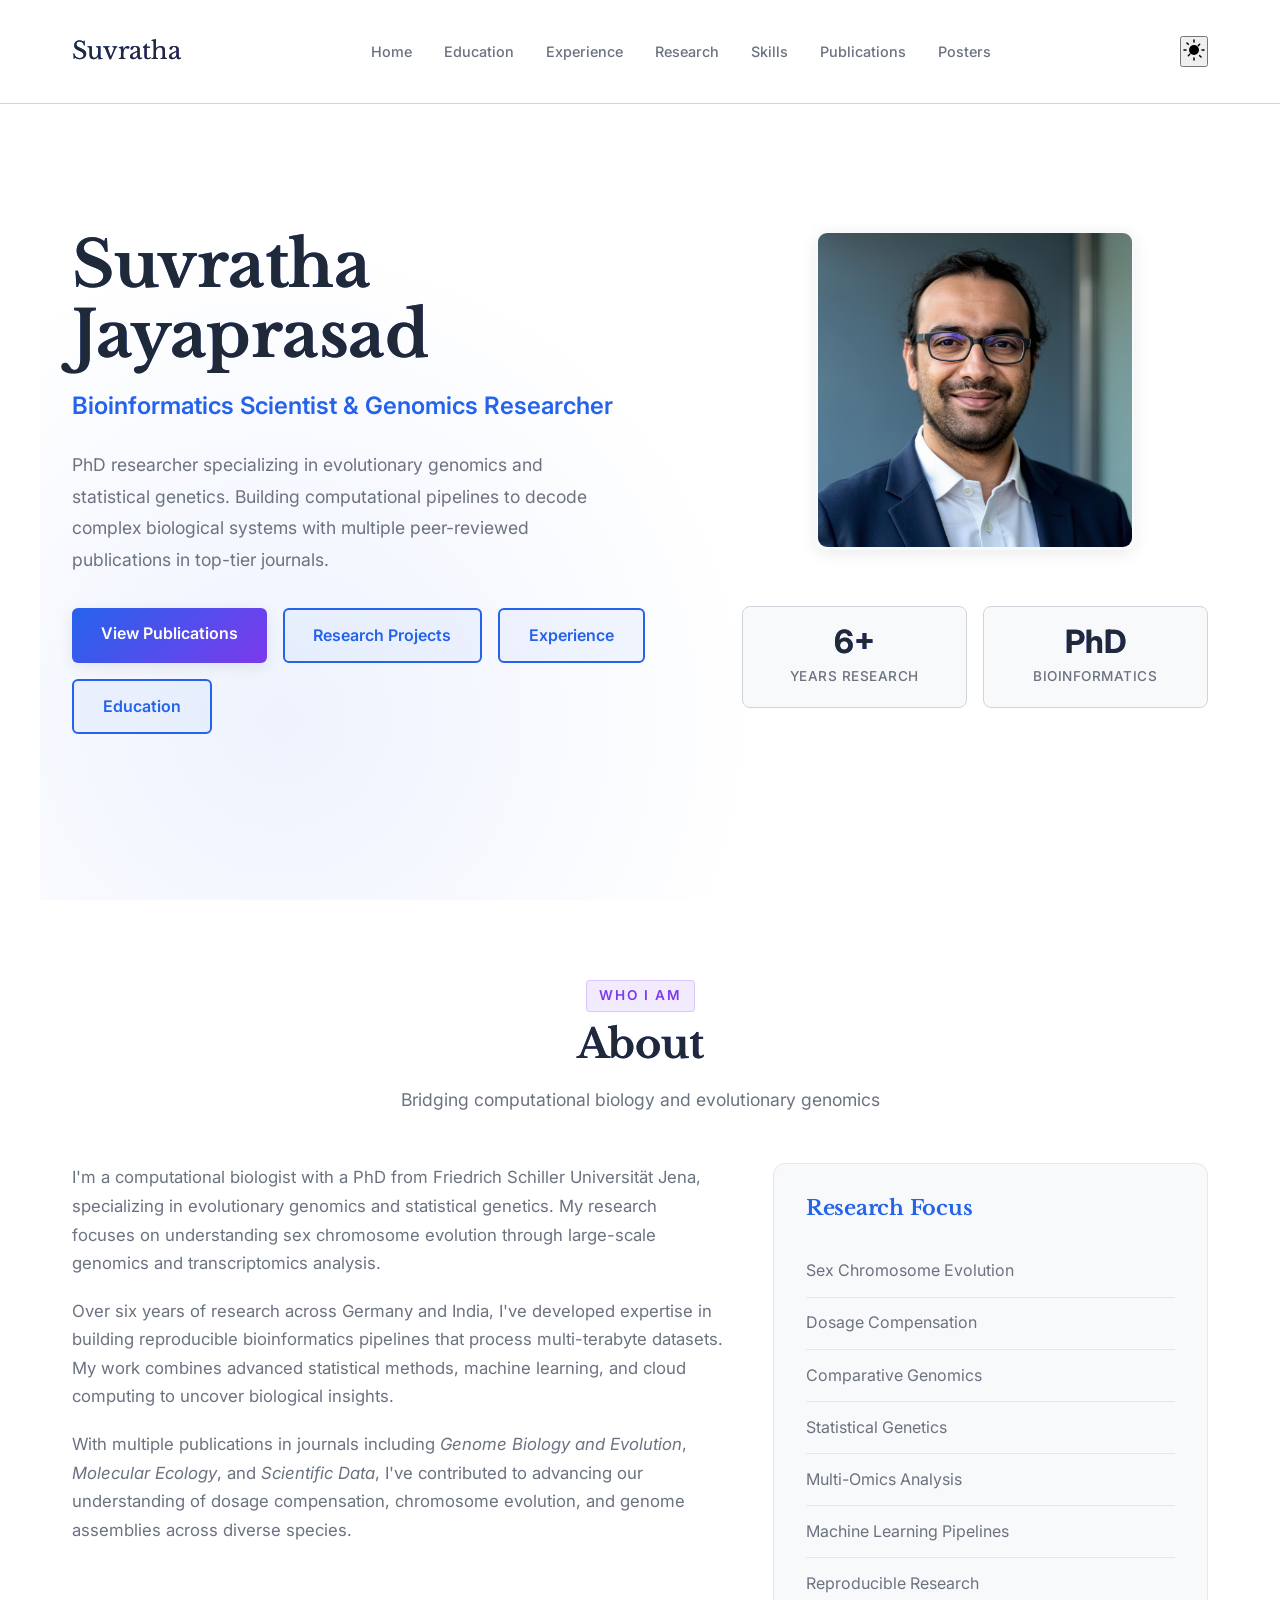
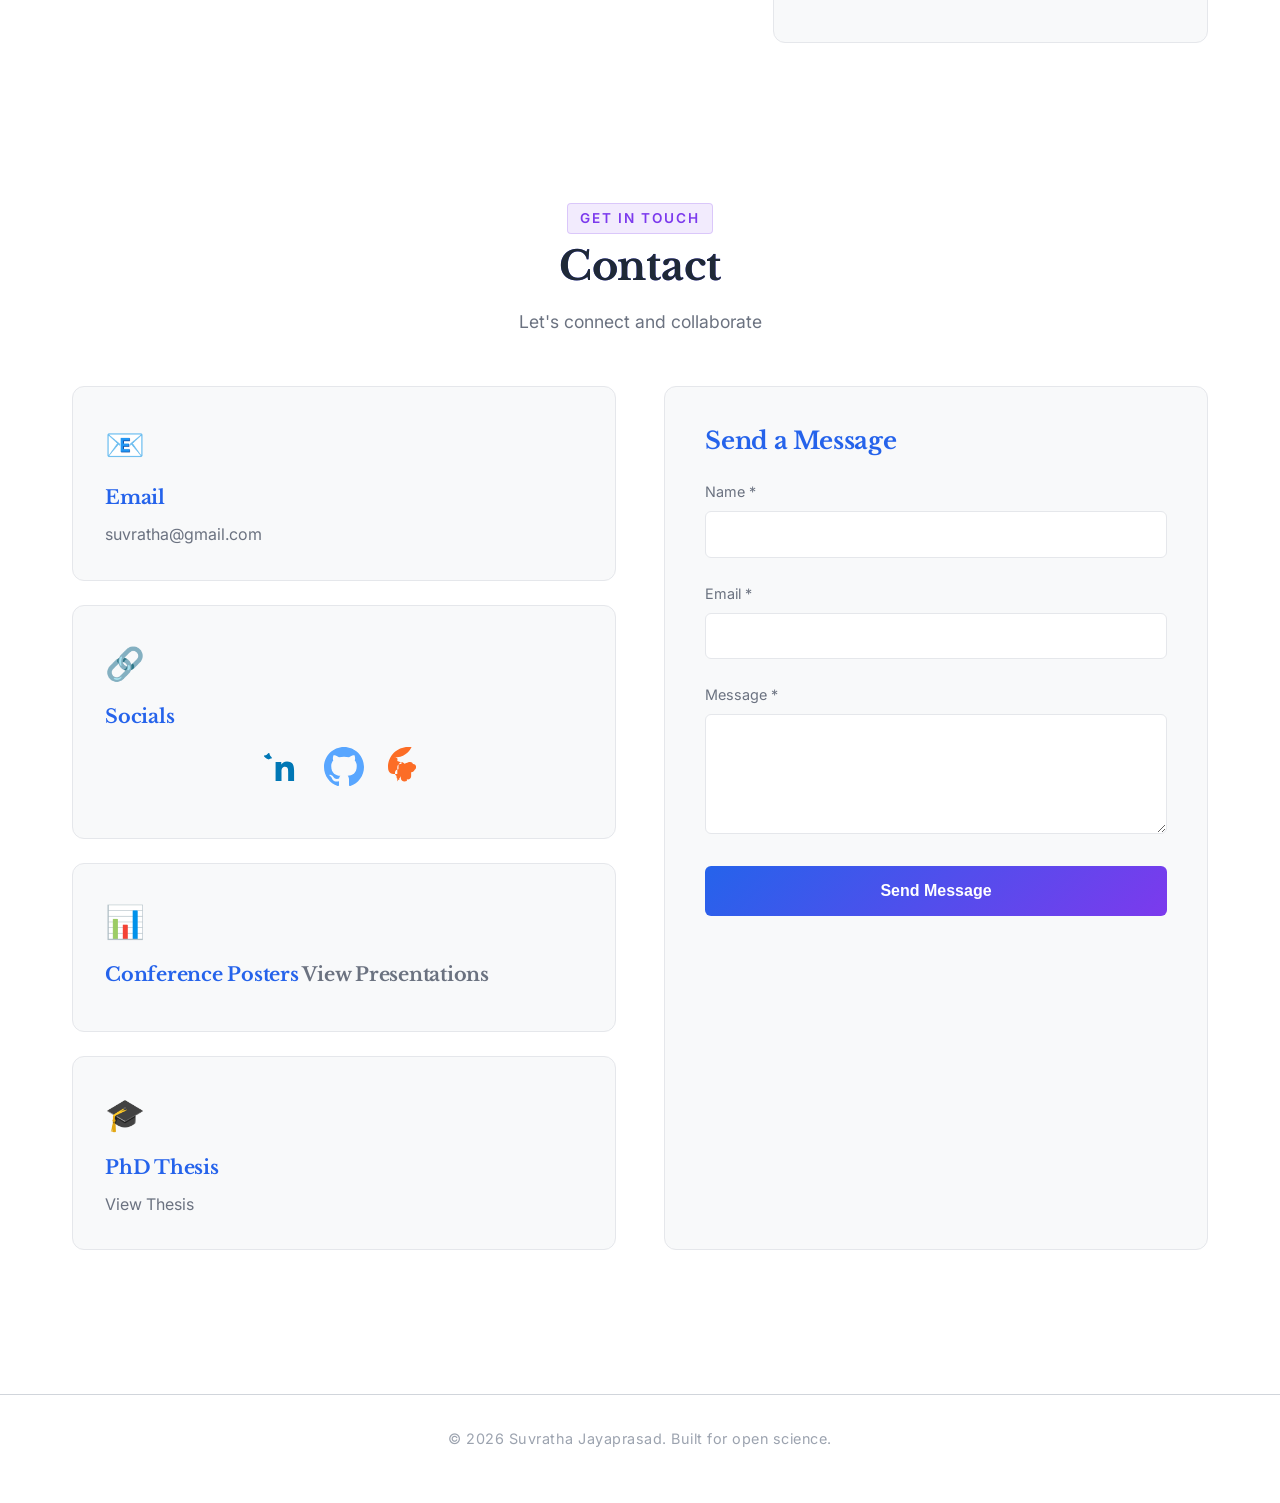
==== index.html @ 7b1fa88d "Bug fixes" ====
<!DOCTYPE html>
<html lang="en">
<head>
    <meta charset="UTF-8">
    <meta name="viewport" content="width=device-width, initial-scale=1.0">
    <title>Suvratha Jayaprasad - Bioinformatics Scientist</title>
    <link href="https://fonts.googleapis.com/css2?family=Inter:wght@300;400;600;700&family=Libre+Baskerville:wght@700&display=swap" rel="stylesheet">
    <link rel="stylesheet" href="styles.css">
    <style>
        * {
            margin: 0;
            padding: 0;
            box-sizing: border-box;
        }
        :root {
            --bg-dark: #0d1117;
            --bg-card: #161b22;
            --accent-blue: #58a6ff;
            --accent-purple: #bc8cff;
            --text-primary: #e6edf3;
            --text-secondary: #8b949e;
            --border: #30363d;
            --gradient: linear-gradient(135deg, #58a6ff 0%, #bc8cff 100%);
        }
        body {
            background: var(--bg-dark);
            color: var(--text-primary);
            font-family: 'Inter', sans-serif;
            line-height: 1.6;
        }
        /* Navigation */
        .navbar {
            position: fixed;
            top: 0;
            width: 100%;
            background: rgba(13, 17, 23, 0.8);
            backdrop-filter: blur(12px);
            border-bottom: 1px solid var(--border);
            z-index: 100;
        }
        .nav-container {
            max-width: 1200px;
            margin: 0 auto;
            padding: 1rem 2rem;
            display: flex;
            justify-content: space-between;
            align-items: center;
        }
        .brand {
            font-family: 'Libre Baskerville', serif;
            font-size: 1.5rem;
            background: var(--gradient);
            -webkit-background-clip: text;
            -webkit-text-fill-color: transparent;
            background-clip: text;
            text-decoration: none;
        }
        .nav-links {
            display: flex;
            gap: 2rem;
            list-style: none;
        }
        .nav-links a {
            color: var(--text-secondary);
            text-decoration: none;
            font-size: 0.9rem;
            transition: color 0.3s;
        }
        .nav-links a:hover {
            color: var(--accent-blue);
        }
        /* Hero Section */
        .hero {
            min-height: 100vh;
            display: flex;
            align-items: center;
            padding: 8rem 2rem 4rem;
            max-width: 1200px;
            margin: 0 auto;
        }
        .hero-grid {
            display: grid;
            grid-template-columns: 1.3fr 1fr;
            gap: 4rem;
            width: 100%;
        }
        .hero-content h1 {
            font-family: 'Libre Baskerville', serif;
            font-size: 4rem;
            line-height: 1.1;
            margin-bottom: 1rem;
            background: var(--gradient);
            -webkit-background-clip: text;
            -webkit-text-fill-color: transparent;
            background-clip: text;
        }
        .hero-subtitle {
            font-size: 1.5rem;
            color: var(--accent-blue);
            margin-bottom: 1.5rem;
        }
        .hero-bio {
            color: var(--text-secondary);
            font-size: 1.1rem;
            line-height: 1.8;
            margin-bottom: 2rem;
        }
        .hero-actions {
            display: flex;
            gap: 1rem;
            flex-wrap: wrap;
        }
        .btn {
            padding: 0.8rem 1.8rem;
            border-radius: 6px;
            text-decoration: none;
            font-weight: 600;
            transition: all 0.3s;
            display: inline-block;
        }
        .btn-primary {
            background: var(--gradient);
            color: white;
        }
        .btn-primary:hover {
            transform: translateY(-2px);
            box-shadow: 0 8px 24px rgba(88, 166, 255, 0.3);
        }
        .btn-outline {
            border: 2px solid var(--accent-blue);
            color: var(--accent-blue);
        }
        .btn-outline:hover {
            background: var(--accent-blue);
            color: white;
        }
        .hero-image-section {
            display: flex;
            flex-direction: column;
            gap: 1.5rem;
        }
        .profile-img {
            width: 100%;
            aspect-ratio: 1;
            border-radius: 12px;
            background: var(--gradient);
            object-fit: cover;
        }
        .stats-grid {
            display: grid;
            grid-template-columns: repeat(2, 1fr);
            gap: 1rem;
        }
        .stat-box {
            background: var(--bg-card);
            border: 1px solid var(--border);
            border-radius: 8px;
            padding: 1.2rem;
            text-align: center;
        }
        .stat-number {
            font-size: 2rem;
            font-weight: 700;
            background: var(--gradient);
            -webkit-background-clip: text;
            -webkit-text-fill-color: transparent;
            background-clip: text;
        }
        .stat-label {
            color: var(--text-secondary);
            font-size: 0.85rem;
            margin-top: 0.3rem;
        }
        /* Section */
        section {
            padding: 5rem 2rem;
            max-width: 1200px;
            margin: 0 auto;
        }
        .section-header {
            margin-bottom: 3rem;
        }
        .section-label {
            color: var(--accent-purple);
            font-size: 0.85rem;
            text-transform: uppercase;
            letter-spacing: 2px;
            font-weight: 600;
        }
        .section-title {
            font-family: 'Libre Baskerville', serif;
            font-size: 2.5rem;
            margin: 0.5rem 0 1rem;
        }
        .section-desc {
            color: var(--text-secondary);
            font-size: 1.1rem;
        }
        /* About */
        .about-content {
            display: grid;
            grid-template-columns: 1.5fr 1fr;
            gap: 3rem;
        }
        .about-text {
            color: var(--text-secondary);
            font-size: 1.05rem;
            line-height: 1.8;
        }
        .about-text p {
            margin-bottom: 1.2rem;
        }
        .expertise-box {
            background: var(--bg-card);
            border: 1px solid var(--border);
            border-radius: 12px;
            padding: 2rem;
        }
        .expertise-box h3 {
            font-size: 1.3rem;
            margin-bottom: 1.5rem;
            color: var(--accent-blue);
        }
        .expertise-item {
            padding: 0.8rem 0;
            border-bottom: 1px solid var(--border);
            color: var(--text-secondary);
        }
        .expertise-item:last-child {
            border-bottom: none;
        }
        /* Contact Form */
        .contact-content {
            display: grid;
            grid-template-columns: 1fr 1fr;
            gap: 3rem;
        }
        .contact-info {
            display: grid;
            gap: 1.5rem;
        }
        .contact-card {
            background: var(--bg-card);
            border: 1px solid var(--border);
            border-radius: 12px;
            padding: 2rem;
            transition: all 0.3s;
        }
        .contact-card:hover {
            border-color: var(--accent-blue);
            transform: translateY(-4px);
        }
        .contact-icon {
            font-size: 2rem;
            margin-bottom: 1rem;
        }
        .contact-card h3 {
            font-size: 1.2rem;
            margin-bottom: 0.8rem;
            color: var(--accent-blue);
        }
        .contact-card a {
            color: var(--text-secondary);
            text-decoration: none;
            transition: color 0.3s;
        }
        .contact-card a:hover {
            color: var(--accent-blue);
        }
        .contact-form {
            background: var(--bg-card);
            border: 1px solid var(--border);
            border-radius: 12px;
            padding: 2.5rem;
        }
        .contact-form h3 {
            font-size: 1.5rem;
            margin-bottom: 1.5rem;
            color: var(--accent-blue);
        }
        .form-group {
            margin-bottom: 1.5rem;
        }
        .form-group label {
            display: block;
            margin-bottom: 0.5rem;
            color: var(--text-secondary);
            font-size: 0.9rem;
        }
        .form-group input,
        .form-group textarea {
            width: 100%;
            padding: 0.8rem;
            background: var(--bg-dark);
            border: 1px solid var(--border);
            border-radius: 6px;
            color: var(--text-primary);
            font-family: 'Inter', sans-serif;
            font-size: 0.95rem;
            transition: border-color 0.3s;
        }
        .form-group input:focus,
        .form-group textarea:focus {
            outline: none;
            border-color: var(--accent-blue);
        }
        .form-group textarea {
            resize: vertical;
            min-height: 120px;
        }
        .form-submit {
            width: 100%;
            padding: 1rem;
            background: var(--gradient);
            color: white;
            border: none;
            border-radius: 6px;
            font-weight: 600;
            font-size: 1rem;
            cursor: pointer;
            transition: all 0.3s;
        }
        .form-submit:hover {
            transform: translateY(-2px);
            box-shadow: 0 8px 24px rgba(88, 166, 255, 0.3);
        }
        .form-message {
            margin-top: 1rem;
            padding: 1rem;
            border-radius: 6px;
            display: none;
        }
        .form-message.success {
            background: rgba(46, 160, 67, 0.1);
            border: 1px solid rgba(46, 160, 67, 0.3);
            color: #3fb950;
        }
        .form-message.error {
            background: rgba(248, 81, 73, 0.1);
            border: 1px solid rgba(248, 81, 73, 0.3);
            color: #f85149;
        }
        /* Footer */
        footer {
            text-align: center;
            padding: 2rem;
            border-top: 1px solid var(--border);
            color: var(--text-secondary);
        }
        /* Mobile Menu */
        .menu-btn {
            display: none;
            background: none;
            border: none;
            color: var(--text-primary);
            font-size: 1.5rem;
            cursor: pointer;
        }
        /* Responsive */
        @media (max-width: 968px) {
            .hero-grid {
                grid-template-columns: 1fr;
            }
            .hero-content h1 {
                font-size: 3rem;
            }
            .about-content,
            .contact-content {
                grid-template-columns: 1fr;
            }
            .nav-links {
                display: none;
            }
            .menu-btn {
                display: block;
            }
            .nav-links.active {
                display: flex;
                flex-direction: column;
                position: absolute;
                top: 100%;
                left: 0;
                right: 0;
                background: var(--bg-dark);
                border-top: 1px solid var(--border);
                padding: 1rem 2rem;
            }
        }
        @media (max-width: 640px) {
            .hero-content h1 {
                font-size: 2.2rem;
            }
            .section-title {
                font-size: 2rem;
            }
            .hero-actions {
                flex-direction: column;
            }
        }
    </style>
</head>
<body>
    <nav class="navbar">
        <div class="nav-container">
            <a href="index.html" class="brand">Suvratha</a>
            <button class="menu-btn" onclick="toggleMenu()">☰</button>
            <ul class="nav-links" id="navMenu">
                <li><a href="index.html">Home</a></li>
                <li><a href="education.html">Education</a></li>
                <li><a href="experience.html">Experience</a></li>
                <li><a href="research.html">Research</a></li>
                <li><a href="skills.html">Skills</a></li>
                <li><a href="publications.html">Publications</a></li>
                <li><a href="posters.html">Posters</a></li>
            </ul>
    <button class="theme-toggle" aria-label="Toggle dark/light mode" title="Toggle dark/light mode">
      <svg class="theme-icon" width="24" height="24" viewBox="0 0 24 24" fill="none" xmlns="http://www.w3.org/2000/svg">
        <circle cx="12" cy="12" r="5" fill="currentColor"/>
        <path d="M12 2v2M12 20v2M4.93 4.93l1.41 1.41M17.66 17.66l1.41 1.41M2 12h2M20 12h2M6.34 17.66l1.41-1.41M17.66 6.34l-1.41 1.41" stroke="currentColor" stroke-width="1.5" stroke-linecap="round"/>
      </svg>
    </button>
            </ul>
        </div>
    </nav>
    <section id="home" class="hero">
        <div class="hero-grid">
            <div class="hero-content">
                <h1>Suvratha Jayaprasad</h1>
                <div class="hero-subtitle">Bioinformatics Scientist & Genomics Researcher</div>
                <p class="hero-bio">
                    PhD researcher specializing in evolutionary genomics and statistical genetics. 
                    Building computational pipelines to decode complex biological systems with multiple 
                    peer-reviewed publications in top-tier journals.
                </p>
                <div class="hero-actions">
                    <a href="publications.html" class="btn btn-primary">View Publications</a>
                    <a href="research.html" class="btn btn-outline">Research Projects</a>
                    <a href="experience.html" class="btn btn-outline">Experience</a>
                    <a href="education.html" class="btn btn-outline">Education</a>
                </div>
            </div>
            <div class="hero-image-section">
                <img src="009-cd0ff3794e-MjA-9af81.jpeg" alt="Suvratha Jayaprasad" class="profile-img">
                <div class="stats-grid">
                    <div class="stat-box">
                        <div class="stat-number">6+</div>
                        <div class="stat-label">Years Research</div>
                    </div>
                    <div class="stat-box">
                        <div class="stat-number">PhD</div>
                        <div class="stat-label">Bioinformatics</div>
                    </div>
                </div>
            </div>
        </div>
    </section>
    <section id="about">
        <div class="section-header">
            <div class="section-label">WHO I AM</div>
            <h2 class="section-title">About</h2>
            <p class="section-desc">Bridging computational biology and evolutionary genomics</p>
        </div>
        <div class="about-content">
            <div class="about-text">
                <p>
                    I'm a computational biologist with a PhD from Friedrich Schiller Universität Jena, 
                    specializing in evolutionary genomics and statistical genetics. My research focuses 
                    on understanding sex chromosome evolution through large-scale genomics and 
                    transcriptomics analysis.
                </p>
                <p>
                    Over six years of research across Germany and India, I've developed expertise in 
                    building reproducible bioinformatics pipelines that process multi-terabyte datasets. 
                    My work combines advanced statistical methods, machine learning, and cloud computing 
                    to uncover biological insights.
                </p>
                <p>
                    With multiple publications in journals including <em>Genome Biology and Evolution</em>, 
                    <em>Molecular Ecology</em>, and <em>Scientific Data</em>, I've contributed to 
                    advancing our understanding of dosage compensation, chromosome evolution, and 
                    genome assemblies across diverse species.
                </p>
            </div>
            <div class="expertise-box">
                <h3>Research Focus</h3>
                <div class="expertise-item">Sex Chromosome Evolution</div>
                <div class="expertise-item">Dosage Compensation</div>
                <div class="expertise-item">Comparative Genomics</div>
                <div class="expertise-item">Statistical Genetics</div>
                <div class="expertise-item">Multi-Omics Analysis</div>
                <div class="expertise-item">Machine Learning Pipelines</div>
                <div class="expertise-item">Reproducible Research</div>
            </div>
        </div>
    </section>
    <section id="contact">
        <div class="section-header">
            <div class="section-label">GET IN TOUCH</div>
            <h2 class="section-title">Contact</h2>
            <p class="section-desc">Let's connect and collaborate</p>
        </div>
        <div class="contact-content">
            <div class="contact-info">
                <div class="contact-card">
                    <div class="contact-icon">📧</div>
                    <h3>Email</h3>
                    <a href="mailto:suvratha@gmail.com">suvratha@gmail.com</a>
                </div>
                <div class="contact-card">
                    <div class="contact-icon">🔗</div>
                    <h3>Socials</h3>
                    <div style="display: flex; gap: 1.5rem; justify-content: center; align-items: center; margin-top: 0.5rem;">
                        <a href="https://linkedin.com/in/suvratha" target="_blank" style="font-size: 2.5rem; transition: transform 0.3s;" onmouseover="this.style.transform='scale(1.2)'" onmouseout="this.style.transform='scale(1)'">
                            <svg width="40" height="40" viewBox="0 0 24 24" fill="#0077b5" xmlns="http://www.w3.org/2000/svg">
                                <path d="M20.447 20.452h-3.554v-5.569c0-1.328-.027-3.037-1.852-3.037-1.853 0-2.136 1.445-2.136 2.939v5.667H9.351V9h3.414v1.561h.046c.477-.9 1.637-1.85 3.37-1.85 3.601 0 4.267 2.37 4.267 5.455v6.286zM5.337 7.433c-1.144 0-2.063-.926-2.063-.926-2.063-2.065 0-1.138.92-2.063 2.063-2.063 1.14 0 2.064.925 2.064 2.063 0 1.139-.925 2.065-2.064 2.065zm1.782 13.019H3.555V9h3.564v11.452zM22.225 0H1.771C.792 0 0 .774 0 1.729v20.542C0 23.227.792 24 1.771 24h20.451C23.2 24 24 23.227 24 22.271V1.729C24 .774 23.2 0 22.222 0h.003z"/>
                            </svg>
                        </a>
                        <a href="https://github.com/suvrathaprasad" target="_blank" style="font-size: 2.5rem; transition: transform 0.3s;" onmouseover="this.style.transform='scale(1.2)'" onmouseout="this.style.transform='scale(1)'">
                            <svg width="40" height="40" viewBox="0 0 24 24" fill="#58a6ff" xmlns="http://www.w3.org/2000/svg">
                                <path d="M12 0c-6.626 0-12 5.373-12 12 0 5.302 3.438 9.8 8.207 11.387.599.111.793-.261.793-.577v-2.234c-3.338.726-4.033-1.416-4.033-1.416-.546-1.387-1.333-1.756-1.333-1.756-1.089-.745.083-.729.083-.729 1.205.084 1.839 1.237 1.839 1.237 1.07 1.834 2.807 1.304 3.492.997.107-.775.418-1.305.762-1.604-2.665-.305-5.467-1.334-5.467-5.931 0-1.311.469-2.381 1.236-3.221-.124-.303-.535-1.524.117-3.176 0 0 1.008-.322 3.301 1.23.957-.266 1.983-.399 3.003-.404 1.02.005 2.047.138 3.006.404 2.291-1.552 3.297-1.23 3.297-1.23.653 1.653.242 2.874.118 3.176.77.84 1.235 1.911 1.235 3.221 0 4.609-2.807 5.624-5.479 5.921.43.372.823 1.102.823 2.222v3.293c0 .319.192.694.801.576 4.765-1.589 8.199-6.086 8.199-11.386 0-6.627-5.373-12-12-12z"/>
                            </svg>
                        </a>
                        <a href="https://gitlab.com/suvi.j" target="_blank" style="font-size: 2.5rem; transition: transform 0.3s;" onmouseover="this.style.transform='scale(1.2)'" onmouseout="this.style.transform='scale(1)'">
                            <svg width="40" height="40" viewBox="0 0 24 24" fill="#fc6d26" xmlns="http://www.w3.org/2000/svg">
                                <path d="M12 0C5.373 0 0 5.373 0 12c0 4.267 2.37 4.267 5.455 4.267.919 0 1.738-.334 2.366-.89l-.087 2.006c-.45.19-.935.293-1.443.293-1.18 0-2.136-.956-2.136-2.136 0-1.18.956-2.136 2.136-2.136v-2.283c0-1.091.886-1.977 1.977-1.977.712 0 1.31.389 1.574.969l2.053-.86c.372-.156.875-.248 1.406-.248.982 0 1.782.8 1.782 1.782 0 .982-.8 1.782-1.782 1.782V12c0-.982.8-1.782 1.782-1.782s1.782.8 1.782 1.782c0 1.18-.956 2.136-2.136 2.136-.919 0-1.738-.334-2.366-.89l.087-2.006c.45-.19.935-.293 1.443-.293 1.18 0 2.136.956 2.136 2.136 0 1.18-.956 2.136-2.136 2.136v2.283c0 1.091-.886 1.977-1.977 1.977-.712 0-1.31-.389-1.574-.969l-2.053.86c-.372.156-.875.248-1.406.248-.982 0-1.782-.8-1.782-1.782 0-.982.8-1.782 1.782 1.782h.003c1.18 0 2.136-.956 2.136-2.136.919 0 1.738.334 2.366.89l-.087 2.006c-.45.19-.935.293-1.443.293-1.18 0-2.136-.956-2.136-2.136 0-1.18.956-2.136-2.136 2.136V12c0-.982.8-1.782 1.782-1.782s1.782-.8-1.782-1.782c0-1.18.956-2.136-2.136-2.136 9.545 0 12-7.735 12-12 0-6.265-4.735-12-12-12z"/>
                            </svg>
                        </a>
                    </div>
                </div>
                <div class="contact-card">
                    <div class="contact-icon">📊</div>
                    <h3>Conference Posters</h>
                    <a href="posters.html">View Presentations</a>
                </div>
                <div class="contact-card">
                    <div class="contact-icon">🎓</div>
                    <h3>PhD Thesis</h3>
                    <a href="https://www.db-thueringen.de/receive/dbt_mods_00067648" target="_blank">View Thesis</a>
                </div>
            </div>
            <div class="contact-form">
                <h3>Send a Message</h3>
                <form id="contactForm">
                    <div class="form-group">
                        <label for="name">Name *</label>
                        <input type="text" id="name" name="name" required>
                    </div>
                    <div class="form-group">
                        <label for="email">Email *</label>
                        <input type="email" id="email" name="email" required>
                    </div>
                    <div class="form-group">
                        <label for="message">Message *</label>
                        <textarea id="message" name="message" required></textarea>
                    </div>
                    <button type="submit" class="form-submit">Send Message</button>
                    <div id="formMessage" class="form-message"></div>
                </form>
            </div>
        </div>
    </section>
    <footer>
        <p>&copy; 2026 Suvratha Jayaprasad. Built for open science.</p>
    </footer>

    <script>
        function toggleMenu() {
            document.getElementById('navMenu').classList.toggle('active');
        }

        document.querySelectorAll('.nav-links a').forEach(link => {
            link.addEventListener('click', () => {
                document.getElementById('navMenu').classList.remove('active');
            });
        });

        document.getElementById('contactForm').addEventListener('submit', async function(e) {
            e.preventDefault();

            const formMessage = document.getElementById('formMessage');
            const submitBtn = e.target.querySelector('.form-submit');

            submitBtn.disabled = true;
            submitBtn.textContent = 'Sending...';

            const formData = {
                name: document.getElementById('name').value,
                email: document.getElementById('email').value,
                message: document.getElementById('message').value
            };

            try {
                const response = await fetch('https://formspree.io/f/xzdabvzz', {
                    method: 'POST',
                    headers: {
                        'Content-Type': 'application/json'
                    },
                    body: JSON.stringify(formData)
                });

                if (response.ok) {
                    formMessage.textContent = 'Message sent successfully! I\'ll get back to you soon.';
                    formMessage.className = 'form-message success';
                    formMessage.style.display = 'block';
                    e.target.reset();
                } else {
                    throw new Error('Failed to send message');
                }
            } catch (error) {
                formMessage.textContent = 'Failed to send message. Please email me directly at suvratha@gmail.com';
                formMessage.className = 'form-message error';
                formMessage.style.display = 'block';
            } finally {
                submitBtn.disabled = false;
                submitBtn.textContent = 'Send Message';
            }
        });

        // Theme toggle functionality
        const themeToggle = document.querySelector('.theme-toggle');
        const htmlElement = document.documentElement;
        const preferredTheme = localStorage.getItem('theme') ||
                             (window.matchMedia('(prefers-color-scheme: dark)').matches ? 'dark' : 'light');

        // Set initial theme
        if (preferredTheme === 'dark') {
            htmlElement.setAttribute('data-theme', 'dark');
        } else {
            htmlElement.setAttribute('data-theme', 'light');
        }

        // Toggle theme when button is clicked
        themeToggle.addEventListener('click', () => {
            if (htmlElement.getAttribute('data-theme') === 'dark') {
                htmlElement.setAttribute('data-theme', 'light');
                localStorage.setItem('theme', 'light');
            } else {
                htmlElement.setAttribute('data-theme', 'dark');
                localStorage.setItem('theme', 'dark');
            }
        });
    </script>
</body>
</html>
---- styles.css ----
* {
    margin: 0;
    padding: 0;
    box-sizing: border-box;
}

:root {
    --bg-dark: #0d1117;
    --bg-card: #161b22;
    --bg-card-hover: #1a212c;
    --accent-blue: #58a6ff;
    --accent-purple: #bc8cff;
    --accent-purple-hover: #d6a8ff;
    --text-primary: #e6edf3;
    --text-secondary: #8b949e;
    --text-tertiary: #6e7681;
    --border: #30363d;
    --border-light: rgba(48, 54, 61, 0.3);
    --gradient: linear-gradient(135deg, #58a6ff 0%, #bc8cff 100%);
    --gradient-hover: linear-gradient(135deg, #6cb7ff 0%, #d6a8ff 100%);
    --shadow-sm: 0 2px 8px rgba(0, 0, 0, 0.1);
    --shadow-md: 0 4px 16px rgba(0, 0, 0, 0.15);
    --shadow-lg: 0 8px 24px rgba(0, 0, 0, 0.2);
    --radius-sm: 4px;
    --radius-md: 6px;
    --radius-lg: 8px;
    --radius-xl: 12px;
    --transition-fast: 0.15s ease;
    --transition-mid: 0.25s ease;
    --transition-slow: 0.35s ease;
}

/* Light Theme Overrides */
html[data-theme="light"] {
    --bg-dark: #ffffff;
    --bg-card: #f8f9fa;
    --bg-card-hover: #f1f3f5;
    --accent-blue: #2563eb;
    --accent-purple: #7c3aed;
    --accent-purple-hover: #8b5cf6;
    --text-primary: #1f2937;
    --text-secondary: #6b7280;
    --text-tertiary: #9ca3af;
    --border: #e5e7eb;
    --border-light: #d1d5db;
    --gradient: linear-gradient(135deg, #2563eb 0%, #7c3aed 100%);
    --gradient-hover: linear-gradient(135deg, #3b82f6 0%, #8b5cf6 100%);
    --shadow-sm: 0 2px 8px rgba(0, 0, 0, 0.05);
    --shadow-md: 0 4px 16px rgba(0, 0, 0, 0.08);
    --shadow-lg: 0 8px 24px rgba(0, 0, 0, 0.12);
}

html[data-theme="light"] body {
    background: var(--bg-dark);
    color: var(--text-primary);
}

html[data-theme="light"] .navbar {
    background: rgba(255, 255, 255, 0.85);
    backdrop-filter: blur(18px);
    border-bottom: 1px solid var(--border-light);
}

html[data-theme="light"] .navbar.scrolled {
    background: rgba(255, 255, 255, 0.95);
}

html[data-theme="light"] .brand {
    -webkit-text-fill-color: var(--text-primary);
}

html[data-theme="light"] .nav-links a {
    color: var(--text-secondary);
}

html[data-theme="light"] .nav-links a:hover {
    color: var(--accent-blue);
}

html[data-theme="light"] .nav-links a.active {
    color: var(--accent-blue);
    font-weight: 600;
}

html[data-theme="light"] .menu-btn {
    color: var(--text-primary);
}

html[data-theme="light"] .menu-btn:hover {
    color: var(--accent-blue);
}

html[data-theme="light"] .hero {
    background: var(--bg-dark);
}

html[data-theme="light"] .hero::before {
    background: radial-gradient(circle at 20% 80%, rgba(37, 99, 235, 0.08) 0%, transparent 40%);
}

html[data-theme="light"] .hero-content h1 {
    -webkit-text-fill-color: var(--text-primary);
}

html[data-theme="light"] .hero-subtitle {
    color: var(--accent-blue);
}

html[data-theme="light"] .hero-bio {
    color: var(--text-secondary);
}

html[data-theme="light"] .hero-actions .btn-primary {
    background: var(--gradient);
    color: white;
}

html[data-theme="light"] .hero-actions .btn-outline {
    border: 2px solid var(--accent-blue);
    color: var(--accent-blue);
    background: rgba(37, 99, 235, 0.05);
}

html[data-theme="light"] .hero-actions .btn-outline:hover {
    background: var(--accent-blue);
    color: white;
}

html[data-theme="light"] .profile-img {
    border: 3px solid var(--bg-card);
    box-shadow: var(--shadow-md);
}

html[data-theme="light"] .profile-img:hover {
    box-shadow: var(--shadow-lg);
}

html[data-theme="light"] .profile-img::after {
    border: 2px solid var(--gradient);
}

html[data-theme="light"] .stats-grid {
    background: var(--bg-dark);
}

html[data-theme="light"] .stat-box {
    background: var(--bg-card);
    border: 1px solid var(--border-light);
}

html[data-theme="light"] .stat-box:hover {
    border-color: var(--accent-blue);
    transform: translateY(-3px);
    box-shadow: var(--shadow-sm);
}

html[data-theme="light"] .stat-number {
    -webkit-text-fill-color: var(--text-primary);
}

html[data-theme="light"] .stat-label {
    color: var(--text-secondary);
}

html[data-theme="light"] .section-label {
    color: var(--accent-purple);
    background: rgba(124, 58, 237, 0.1);
    border: 1px solid rgba(124, 58, 237, 0.2);
}

html[data-theme="light"] .section-title {
    -webkit-text-fill-color: var(--text-primary);
}

html[data-theme="light"] .section-desc {
    color: var(--text-secondary);
}

html[data-theme="light"] .section-divider {
    background: linear-gradient(90deg, transparent, var(--border-light), transparent);
}

html[data-theme="light"] .section-divider::after {
    background: var(--accent-purple);
    border: 2px solid var(--bg-dark);
}

html[data-theme="light"] .research-nav {
    background: var(--bg-card);
    border: 1px solid var(--border-light);
}

html[data-theme="light"] .research-nav h3 {
    color: var(--accent-blue);
}

html[data-theme="light"] .research-nav-btn {
    background: rgba(37, 99, 235, 0.08);
    border: 1px solid var(--border-light);
    color: var(--text-primary);
}

html[data-theme="light"] .research-nav-btn:hover {
    background: var(--accent-blue);
    color: white;
    transform: translateX(6px);
    box-shadow: 0 2px 8px rgba(37, 99, 235, 0.25);
}

html[data-theme="light"] .research-nav-btn::before {
    color: var(--accent-purple);
}

html[data-theme="light"] .research-nav-btn:hover::before {
    transform: translateX(4px);
}

html[data-theme="light"] .research-nav-btn::after {
    background: linear-gradient(90deg, transparent, rgba(255, 255, 255, 0.2), transparent);
}

html[data-theme="light"] .research-nav-btn:hover::after {
    left: 100%;
}

html[data-theme="light"] .project-card {
    background: var(--bg-card);
    border: 1px solid var(--border-light);
    border-left: 4px solid var(--accent-purple);
}

html[data-theme="light"] .project-card:hover {
    border-left-color: var(--accent-purple-hover);
    transform: translateY(-4px);
    box-shadow: var(--shadow-md);
    border-color: var(--accent-purple-hover);
}

html[data-theme="light"] .project-card::before {
    background: linear-gradient(90deg, transparent, rgba(124, 58, 237, 0.15), transparent);
}

html[data-theme="light"] .project-card:hover::before {
    left: 100%;
}

html[data-theme="light"] .project-title h2 {
    color: var(--accent-blue);
}

html[data-theme="light"] .project-organism {
    color: var(--accent-purple);
}

html[data-theme="light"] .project-tag {
    background: rgba(124, 58, 237, 0.08);
    border: 1px solid rgba(124, 58, 237, 0.2);
    color: var(--accent-purple);
}

html[data-theme="light"] .project-tag:hover {
    background: var(--accent-purple);
    color: white;
}

html[data-theme="light"] .project-tag::before {
    background: linear-gradient(90deg, transparent, rgba(255, 255, 255, 0.2), transparent);
}

html[data-theme="light"] .project-tag:hover::before {
    left: 100%;
}

html[data-theme="light"] .project-content {
    color: var(--text-secondary);
}

html[data-theme="light"] .project-meta {
    border-top: 1px solid var(--border-light);
}

html[data-theme="light"] .meta-label {
    color: var(--text-tertiary);
}

html[data-theme="light"] .meta-value {
    color: var(--accent-blue);
}

html[data-theme="light"] .back-to-top {
    background: var(--gradient);
    color: var(--text-primary);
    box-shadow: var(--shadow-md);
}

html[data-theme="light"] .back-to-top.visible {
    opacity: 0.9;
}

html[data-theme="light"] .back-to-top:hover {
    background: var(--gradient-hover);
    transform: translateY(-4px) scale(1.1);
    box-shadow: var(--shadow-lg);
}

html[data-theme="light"] .back-to-top:active {
    transform: translateY(-2px) scale(1.05);
}

html[data-theme="light"] footer {
    border-top: 1px solid var(--border-light);
    color: var(--text-tertiary);
}

/* Base Styles (unchanged from original, but now properly scoped) */
body {
    background: var(--bg-dark);
    color: var(--text-primary);
    font-family: 'Inter', sans-serif;
    line-height: 1.7;
    font-size: 16px;
}

/* Typography refinements */
h1, h2, h3, h4, h5, h6 {
    font-family: 'Libre Baskerville', serif;
    font-weight: 700;
    line-height: 1.2;
    letter-spacing: -0.25px;
    color: var(--text-primary);
}

h1 { font-size: 2.8rem; }
h2 { font-size: 2.25rem; }
h3 { font-size: 1.75rem; }
h4 { font-size: 1.4rem; }
h5 { font-size: 1.25rem; }
h6 { font-size: 1.1rem; }

p {
    margin-bottom: 1.2rem;
    line-height: 1.7;
}

a {
    color: var(--accent-blue);
    text-decoration: none;
    transition: color var(--transition-mid), border-color var(--transition-mid);
    border-bottom: 1px solid transparent;
}

a:hover {
    color: var(--accent-purple);
    border-bottom-color: var(--accent-purple);
}

a:active {
    color: var(--accent-blue);
}

/* Layout improvements */
.page-content {
    padding: 9rem 2.5rem 5rem;
    max-width: 1300px;
    margin: 0 auto;
}

.section-header {
    margin-bottom: 3.5rem;
    text-align: center;
}

.section-label {
    color: var(--accent-purple);
    font-size: 0.85rem;
    text-transform: uppercase;
    letter-spacing: 2px;
    font-weight: 600;
    display: inline-block;
    padding: 0.25rem 0.75rem;
    background: rgba(188, 140, 255, 0.1);
    border: 1px solid rgba(188, 140, 255, 0.2);
    border-radius: var(--radius-sm);
}

.section-title {
    font-size: 2.5rem;
    margin: 0.75rem 0 1.25rem;
    background: var(--gradient);
    -webkit-background-clip: text;
    -webkit-text-fill-color: transparent;
    background-clip: text;
}

.section-desc {
    color: var(--text-secondary);
    font-size: 1.15rem;
    max-width: 600px;
    margin: 0 auto 2rem;
    line-height: 1.8;
}

/* Section dividers */
.section-divider {
    height: 1px;
    background: linear-gradient(90deg, transparent, var(--border-light), transparent);
    margin: 3rem 0;
    position: relative;
}

.section-divider::after {
    content: '';
    position: absolute;
    left: 50%;
    transform: translateX(-50%);
    bottom: 0;
    width: 12px;
    height: 12px;
    background: var(--accent-purple);
    border-radius: 50%;
    border: 2px solid var(--bg-dark);
}

/* Enhanced Navigation */
.navbar {
    position: fixed;
    top: 0;
    width: 100%;
    background: rgba(13, 17, 23, 0.85);
    backdrop-filter: blur(18px);
    border-bottom: 1px solid var(--border-light);
    z-index: 1000;
    padding: 0.75rem 0;
    transition: background-color var(--transition-mid);
}

.navbar.scrolled {
    background: rgba(13, 17, 23, 0.95);
}

.nav-container {
    max-width: 1300px;
    margin: 0 auto;
    padding: 0 2rem;
    display: flex;
    justify-content: space-between;
    align-items: center;
}

.brand {
    font-family: 'Libre Baskerville', serif;
    font-size: 1.75rem;
    background: var(--gradient);
    -webkit-background-clip: text;
    -webkit-text-fill-color: transparent;
    background-clip: text;
    text-decoration: none;
    padding: 0.25rem 0;
    transition: all var(--transition-mid);
}

.brand:hover {
    -webkit-background-clip: text;
    -webkit-text-fill-color: transparent;
    transform: scale(1.02);
}

.nav-links {
    display: flex;
    gap: 2.5rem;
    list-style: none;
    align-items: center;
}

.nav-links a {
    color: var(--text-secondary);
    text-decoration: none;
    font-size: 0.95rem;
    font-weight: 500;
    position: relative;
    padding: 0.25rem 0;
    transition: all var(--transition-mid);
}

.nav-links a::after {
    content: '';
    position: absolute;
    bottom: 0;
    left: 0;
    width: 0;
    height: 2px;
    background: var(--gradient);
    transition: width var(--transition-mid);
}

.nav-links a:hover::after,
.nav-links a.active::after {
    width: 100%;
}

.nav-links a:hover {
    color: var(--accent-blue);
}

.nav-links a.active {
    color: var(--accent-blue);
    font-weight: 600;
}

.menu-btn {
    display: none;
    background: none;
    border: none;
    color: var(--text-primary);
    font-size: 1.75rem;
    cursor: pointer;
    padding: 0.5rem;
    transition: color var(--transition-mid);
}

.menu-btn:hover {
    color: var(--accent-blue);
}

/* Enhanced Hero Section */
.hero {
    min-height: 100vh;
    display: flex;
    align-items: center;
    padding: 9rem 2rem 6rem;
    max-width: 1300px;
    margin: 0 auto;
    position: relative;
    overflow: hidden;
}

.hero::before {
    content: '';
    position: absolute;
    top: 0;
    left: 0;
    width: 100%;
    height: 100%;
    background: radial-gradient(circle at 20% 80%, rgba(88, 166, 255, 0.08) 0%, transparent 40%);
    pointer-events: none;
}

.hero-grid {
    display: grid;
    grid-template-columns: 1.35fr 1fr;
    gap: 4.5rem;
    width: 100%;
    position: relative;
    z-index: 2;
}

.hero-content h1 {
    font-family: 'Libre Baskerville', serif;
    font-size: 4.25rem;
    line-height: 1.1;
    margin-bottom: 1.5rem;
    background: var(--gradient);
    -webkit-background-clip: text;
    -webkit-text-fill-color: transparent;
    background-clip: text;
    letter-spacing: -0.5px;
}

.hero-subtitle {
    font-size: 1.6rem;
    color: var(--accent-blue);
    margin-bottom: 2rem;
    font-weight: 600;
}

.hero-bio {
    color: var(--text-secondary);
    font-size: 1.15rem;
    line-height: 1.8;
    margin-bottom: 2.5rem;
    max-width: 550px;
}

.hero-actions {
    display: flex;
    gap: 1.5rem;
    flex-wrap: wrap;
}

.btn {
    padding: 0.9rem 2rem;
    border-radius: var(--radius-lg);
    text-decoration: none;
    font-weight: 600;
    transition: all var(--transition-mid);
    display: inline-flex;
    align-items: center;
    gap: 0.75rem;
    font-size: 1rem;
    border: none;
    cursor: pointer;
    position: relative;
    overflow: hidden;
}

.btn::before {
    content: '';
    position: absolute;
    top: 0;
    left: -100%;
    width: 100%;
    height: 100%;
    background: linear-gradient(
        90deg,
        transparent,
        rgba(255, 255, 255, 0.2),
        transparent
    );
    transition: left 0.6s;
}

.btn:hover::before {
    left: 100%;
}

.btn-primary {
    background: var(--gradient);
    color: white;
    box-shadow: var(--shadow-md);
}

.btn-primary:hover {
    transform: translateY(-3px);
    box-shadow: var(--shadow-lg);
}

.btn-primary:active {
    transform: translateY(-1px);
}

.btn-outline {
    border: 2px solid var(--accent-blue);
    color: var(--accent-blue);
    background: rgba(88, 166, 255, 0.05);
}

.btn-outline:hover {
    background: var(--accent-blue);
    color: white;
    transform: translateY(-2px);
    box-shadow: 0 4px 12px rgba(88, 166, 255, 0.3);
}

.btn-outline:active {
    transform: translateY(0);
}

.btn-outline::before {
    background: linear-gradient(
        90deg,
        transparent,
        rgba(255, 255, 255, 0.3),
        transparent
    );
}

.hero-image-section {
    display: flex;
    flex-direction: column;
    gap: 2rem;
    align-items: center;
}

.profile-img {
    width: 100%;
    max-width: 320px;
    aspect-ratio: 1;
    border-radius: var(--radius-xl);
    background: var(--gradient);
    object-fit: cover;
    border: 3px solid var(--bg-card);
    box-shadow: var(--shadow-md);
    transition: all var(--transition-mid);
    position: relative;
}

.profile-img:hover {
    transform: scale(1.03);
    box-shadow: var(--shadow-lg);
}

.profile-img::after {
    content: '';
    position: absolute;
    top: 0;
    left: 0;
    width: 100%;
    height: 100%;
    border-radius: var(--radius-xl);
    border: 2px solid var(--gradient);
    opacity: 0;
    opacity: 0;
    transition: opacity var(--transition-mid);
}

.profile-img:hover::after {
    opacity: 0.7;
}

.stats-grid {
    display: grid;
    grid-template-columns: repeat(2, 1fr);
    gap: 1.5rem;
    margin-top: 2rem;
    width: 100%;
}

.stat-box {
    background: var(--bg-card);
    border: 1px solid var(--border-light);
    border-radius: var(--radius-lg);
    padding: 1.75rem;
    text-align: center;
    transition: all var(--transition-mid);
    position: relative;
    overflow: hidden;
}

.stat-box:hover {
    border-color: var(--accent-blue);
    transform: translateY(-3px);
    box-shadow: var(--shadow-sm);
}

.stat-box::before {
    content: '';
    position: absolute;
    top: 0;
    left: -100%;
    width: 100%;
    height: 100%;
    background: linear-gradient(
        90deg,
        transparent,
        rgba(188, 140, 255, 0.2),
        transparent
    );
    transition: left 0.8s;
}

.stat-box:hover::before {
    left: 100%;
}

.stat-number {
    font-size: 2.5rem;
    font-weight: 700;
    background: var(--gradient);
    -webkit-background-clip: text;
    -webkit-text-fill-color: transparent;
    margin-bottom: 0.5rem;
    line-height: 1;
}

.stat-label {
    color: var(--text-secondary);
    font-size: 0.9rem;
    text-transform: uppercase;
    letter-spacing: 0.5px;
    font-weight: 500;
}

/* Enhanced Section Styles */
section {
    padding: 7rem 2rem;
    max-width: 1300px;
    margin: 0 auto;
    position: relative;
}

.section-header {
    margin-bottom: 3rem;
    text-align: center;
}

.section-label {
    color: var(--accent-purple);
    font-size: 0.85rem;
    text-transform: uppercase;
    letter-spacing: 2px;
    font-weight: 600;
    display: inline-block;
    padding: 0.25rem 0.75rem;
    background: rgba(188, 140, 255, 0.1);
    border: 1px solid rgba(188, 140, 255, 0.2);
    border-radius: var(--radius-sm);
}

.section-title {
    font-family: 'Libre Baskerville', serif;
    font-size: 2.5rem;
    margin: 0.75rem 0 1.25rem;
    background: var(--gradient);
    -webkit-background-clip: text;
    -webkit-text-fill-color: transparent;
    background-clip: text;
    letter-spacing: -0.3px;
}

.section-desc {
    color: var(--text-secondary);
    font-size: 1.15rem;
    max-width: 700px;
    margin: 0 auto 2.5rem;
    line-height: 1.8;
}

/* Enhanced Research Page */
.research-nav {
    background: var(--bg-card);
    border: 1px solid var(--border-light);
    border-radius: var(--radius-xl);
    padding: 2.25rem;
    margin-bottom: 3.5rem;
    position: sticky;
    top: 80px;
    z-index: 50;
    backdrop-filter: blur(8px);
}

.research-nav h3 {
    color: var(--accent-blue);
    margin-bottom: 1.5rem;
    font-size: 1.2rem;
    font-weight: 600;
    display: flex;
    align-items: center;
    gap: 0.5rem;
}

.research-nav-grid {
    display: grid;
    grid-template-columns: repeat(auto-fit, minmax(180px, 1fr));
    gap: 0.75rem;
}

.research-nav-btn {
    background: rgba(88, 166, 255, 0.08);
    border: 1px solid var(--border-light);
    color: var(--text-primary);
    padding: 0.85rem 1rem;
    border-radius: var(--radius-md);
    text-decoration: none;
    transition: all var(--transition-mid);
    display: flex;
    align-items: center;
    gap: 0.5rem;
    font-size: 0.9rem;
    position: relative;
    overflow: hidden;
}

.research-nav-btn:hover {
    background: var(--accent-blue);
    color: white;
    transform: translateX(6px);
    box-shadow: 0 2px 8px rgba(88, 166, 255, 0.25);
}

.research-nav-btn::before {
    content: '→';
    color: var(--accent-purple);
    font-weight: 700;
    transition: transform var(--transition-mid);
}

.research-nav-btn:hover::before {
    transform: translateX(4px);
}

.research-nav-btn::after {
    content: '';
    position: absolute;
    top: 0;
    left: -100%;
    width: 100%;
    height: 100%;
    background: linear-gradient(
        90deg,
        transparent,
        rgba(255, 255, 255, 0.2),
        transparent
    );
    transition: left 0.6s;
}

.research-nav-btn:hover::after {
    left: 100%;
}

.project-card {
    background: var(--bg-card);
    border: 1px solid var(--border-light);
    border-left: 4px solid var(--accent-purple);
    border-radius: var(--radius-xl);
    padding: 3.25rem;
    margin-bottom: 3.75rem;
    scroll-margin-top: 100px;
    transition: all var(--transition-slow);
    position: relative;
    overflow: hidden;
}

.project-card:hover {
    border-left-color: var(--accent-purple-hover);
    transform: translateY(-4px);
    box-shadow: var(--shadow-md);
    border-color: var(--accent-purple-hover);
}

.project-card::before {
    content: '';
    position: absolute;
    top: 0;
    left: -100%;
    width: 100%;
    height: 100%;
    background: linear-gradient(
        90deg,
        transparent,
        rgba(188, 140, 255, 0.15),
        transparent
    );
    transition: left 0.8s;
}

.project-card:hover::before {
    left: 100%;
}

.project-header {
    display: flex;
    justify-content: space-between;
    align-items: start;
    margin-bottom: 2.25rem;
    flex-wrap: wrap;
    gap: 1.25rem;
}

.project-title {
    flex: 1;
    min-width: 0;
}

.project-title h2 {
    font-family: 'Libre Baskerville', serif;
    font-size: 2.15rem;
    color: var(--accent-blue);
    margin-bottom: 0.5rem;
    letter-spacing: -0.2px;
    line-height: 1.3;
}

.project-organism {
    font-size: 1.15rem;
    color: var(--accent-purple);
    font-style: italic;
    font-weight: 500;
}

.project-tags {
    display: flex;
    flex-wrap: wrap;
    gap: 0.6rem;
    margin-bottom: 2.25rem;
}

.project-tag {
    background: rgba(188, 140, 255, 0.08);
    border: 1px solid rgba(188, 140, 255, 0.2);
    color: var(--accent-purple);
    padding: 0.45rem 0.9rem;
    border-radius: var(--radius-sm);
    font-size: 0.85rem;
    font-weight: 500;
    transition: all var(--transition-mid);
    position: relative;
    overflow: hidden;
}

.project-tag:hover {
    background: var(--accent-purple);
    color: white;
    transform: translateY(-2px);
}

.project-tag::before {
    content: '';
    position: absolute;
    top: 0;
    left: -100%;
    width: 100%;
    height: 100%;
    background: linear-gradient(
        90deg,
        transparent,
        rgba(255, 255, 255, 0.2),
        transparent
    );
    transition: left 0.6s;
}

.project-tag:hover::before {
    left: 100%;
}

.project-content {
    color: var(--text-secondary);
    font-size: 1.1rem;
    line-height: 1.8;
}

.project-content p {
    margin-bottom: 1.4rem;
    max-width: 700px;
}

.project-meta {
    display: flex;
    gap: 2.5rem;
    margin-top: 2.75rem;
    padding-top: 2.5rem;
    border-top: 1px solid var(--border-light);
    flex-wrap: wrap;
}

.meta-item {
    display: flex;
    flex-direction: column;
    gap: 0.35rem;
    min-width: 120px;
}

.meta-label {
    font-size: 0.8rem;
    color: var(--text-tertiary);
    text-transform: uppercase;
    letter-spacing: 0.8px;
    font-weight: 500;
}

.meta-value {
    color: var(--accent-blue);
    font-weight: 600;
    font-size: 1.1rem;
}

/* Back to Top Button */
.back-to-top {
    position: fixed;
    bottom: 2.5rem;
    right: 2.5rem;
    background: var(--gradient);
    color: white;
    width: 55px;
    height: 55px;
    border-radius: 50%;
    display: flex;
    align-items: center;
    justify-content: center;
    text-decoration: none;
    font-size: 1.6rem;
    opacity: 0;
    pointer-events: none;
    transition: all var(--transition-mid);
    box-shadow: var(--shadow-md);
    z-index: 999;
}

.back-to-top.visible {
    opacity: 0.9;
    pointer-events: auto;
}

.back-to-top:hover {
    background: var(--gradient-hover);
    transform: translateY(-4px) scale(1.1);
    box-shadow: var(--shadow-lg);
}

.back-to-top:active {
    transform: translateY(-2px) scale(1.05);
}

/* Footer */
footer {
    text-align: center;
    padding: 2.75rem;
    border-top: 1px solid var(--border-light);
    color: var(--text-tertiary);
    font-size: 0.9rem;
    margin-top: 4rem;
    letter-spacing: 0.5px;
}

/* Responsive Improvements */
@media (max-width: 1024px) {
    .hero-grid {
        grid-template-columns: 1.25fr 1fr;
        gap: 3.5rem;
    }
    
    .hero-content h1 {
        font-size: 3.75rem;
    }
    
    .project-card {
        padding: 2.75rem;
    }
    
    .research-nav {
        position: static;
        margin-bottom: 3rem;
    }
}

@media (max-width: 968px) {
    .hero-grid {
        grid-template-columns: 1fr;
        gap: 4rem;
    }
    
    .hero-content {
        text-align: center;
    }
    
    .hero-actions {
        justify-content: center;
    }
    
    .section-title {
        font-size: 2.25rem;
    }
    
    .research-nav {
        position: static;
    }
    
    .research-nav-grid {
        grid-template-columns: repeat(2, 1fr);
    }
    
    .nav-links {
        display: none;
    }
    
    .menu-btn {
        display: block;
    }
    
    .nav-links.active {
        display: flex;
        flex-direction: column;
        position: absolute;
        top: 100%;
        left: 0;
        right: 0;
        background: var(--bg-dark);
        border-top: 1px solid var(--border-light);
        padding: 1.5rem 2rem;
    }
    
    .project-card {
        padding: 2.25rem;
        margin-bottom: 3rem;
    }
    
    .stats-grid {
        grid-template-columns: 1fr;
    }
}

@media (max-width: 768px) {
    .hero-content h1 {
        font-size: 3.25rem;
    }
    
    .hero-subtitle {
        font-size: 1.4rem;
    }
    
    .hero-bio {
        font-size: 1.05rem;
    }
    
    .hero-actions {
        flex-direction: column;
        align-items: stretch;
    }
    
    .btn {
        width: 100%;
        max-width: 300px;
        justify-content: center;
    }
    
    .stats-grid {
        gap: 1.5rem;
    }
    
    .project-meta {
        flex-direction: column;
        gap: 1.5rem;
    }
    
    .meta-item {
        min-width: 100%;
    }
    
    .timeline-entry {
        margin-left: 1.5rem;
        padding: 1.75rem;
    }
    
    .timeline::before {
        left: 1rem;
    }
    
    .timeline-entry::before {
        left: -1.75rem;
    }
}

@media (max-width: 480px) {
    .page-content {
        padding: 7rem 1.5rem 4rem;
    }
    
    .hero-content h1 {
        font-size: 2.75rem;
    }
    
    .hero-subtitle {
        font-size: 1.25rem;
    }
    
    .hero-bio {
        font-size: 1rem;
    }
    
    .section-title {
        font-size: 2rem;
    }
    
    .section-desc {
        font-size: 1rem;
    }
    
    .project-card {
        padding: 1.75rem;
    }
    
    .project-title h2 {
        font-size: 1.9rem;
    }
    
    .research-nav h3 {
        font-size: 1.1rem;
    }
    
    .research-nav-grid {
        grid-template-columns: 1fr;
    }
    
    .timeline-entry {
        padding: 1.5rem;
    }
    
    .timeline-content li {
        padding-left: 1.25rem;
    }
}

/* Dark mode media query for system preference */
@media (prefers-color-scheme: dark) {
    :root {
        --bg-dark: #0a0f14;
        --bg-card: #111b26;
    }
}

/* Print styles */
@media print {
    body {
        background: white;
        color: #222;
    }
    
    .navbar,
    .back-to-top,
    .btn-outline,
    .menu-btn {
        display: none !important;
    }
    
    .section-label {
        background: none;
        border: none;
        color: #555;
    }
    
    .section-title {
        color: #222;
        -webkit-text-fill-color: initial;
    }
    
    .project-card,
    .edu-card,
    .skill-card,
    .pub-item,
    .timeline-entry {
        border: 1px solid #ddd;
        background: white;
        box-shadow: none;
    }
    
    a {
        color: #0066cc;
        text-decoration: underline;
    }
    
    a[href]::after {
        content: " (" attr(href) ") ";
        font-size: 80%;
    }
}
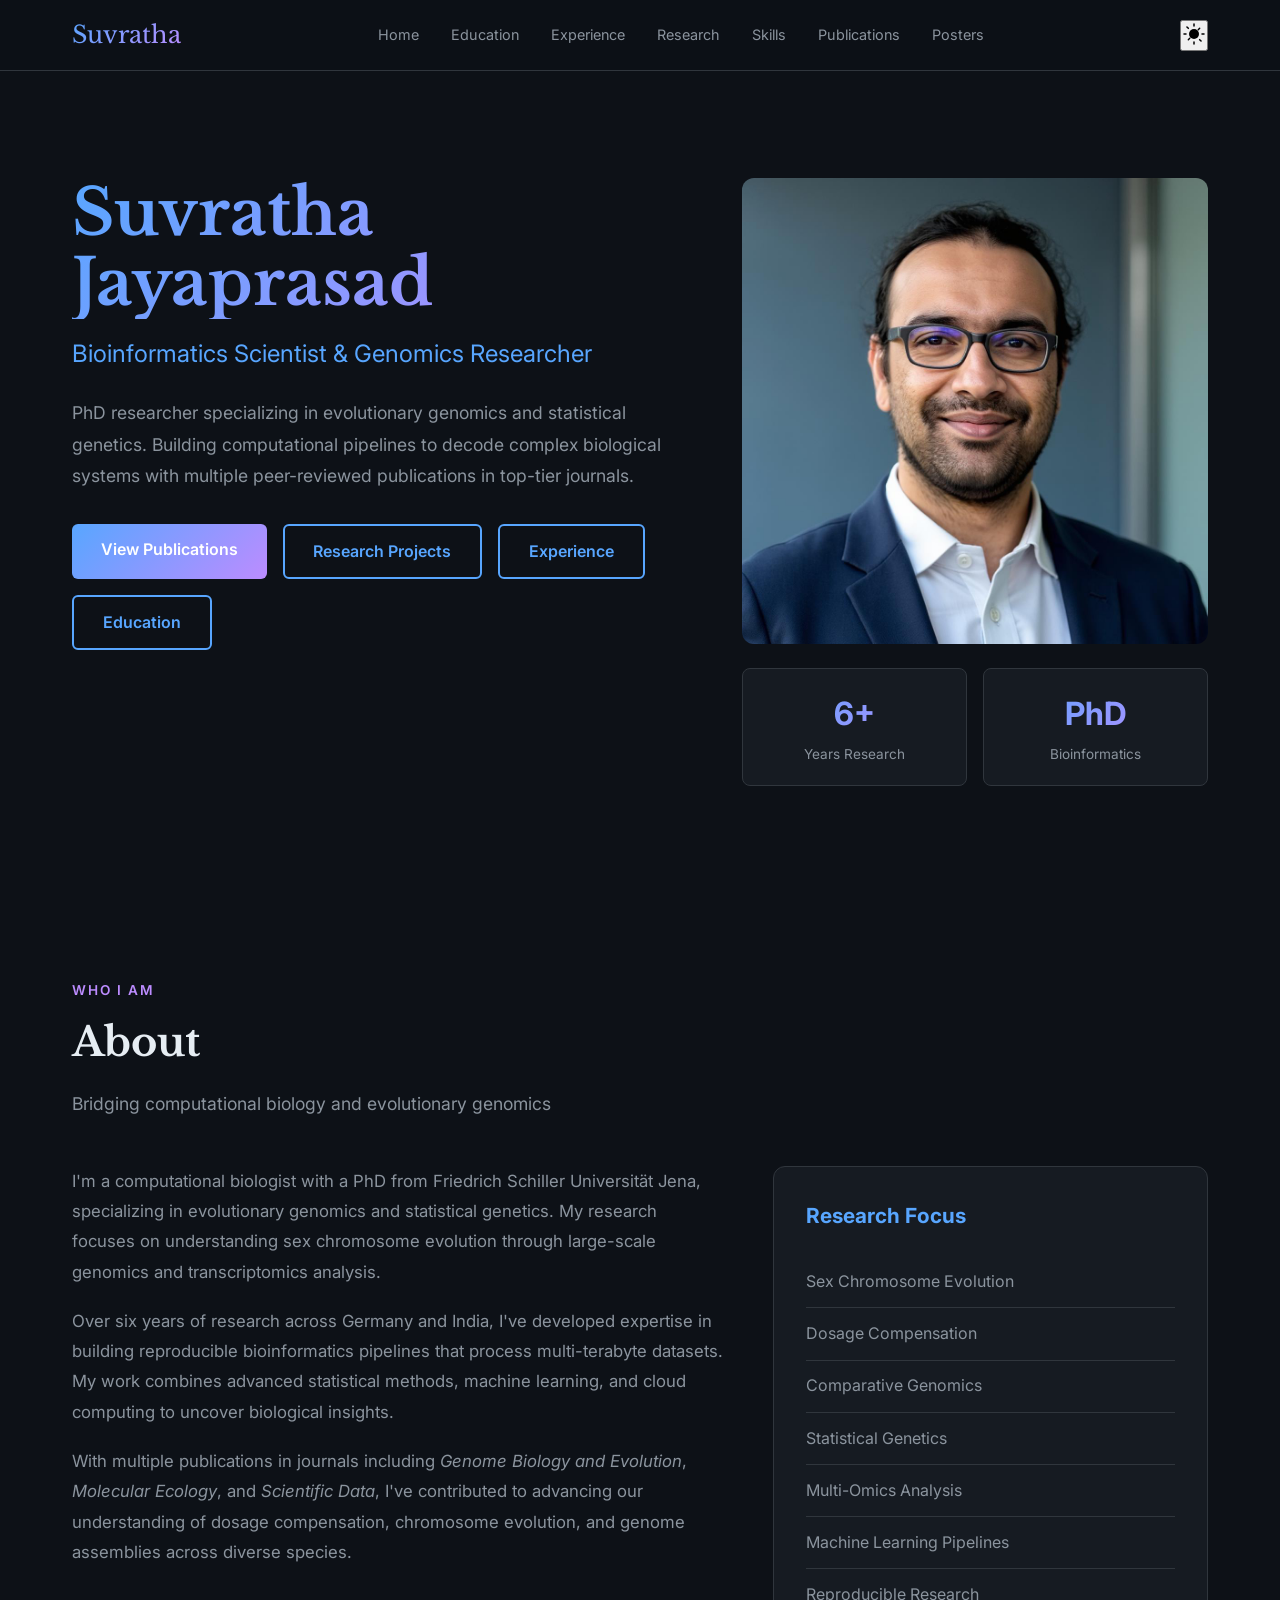
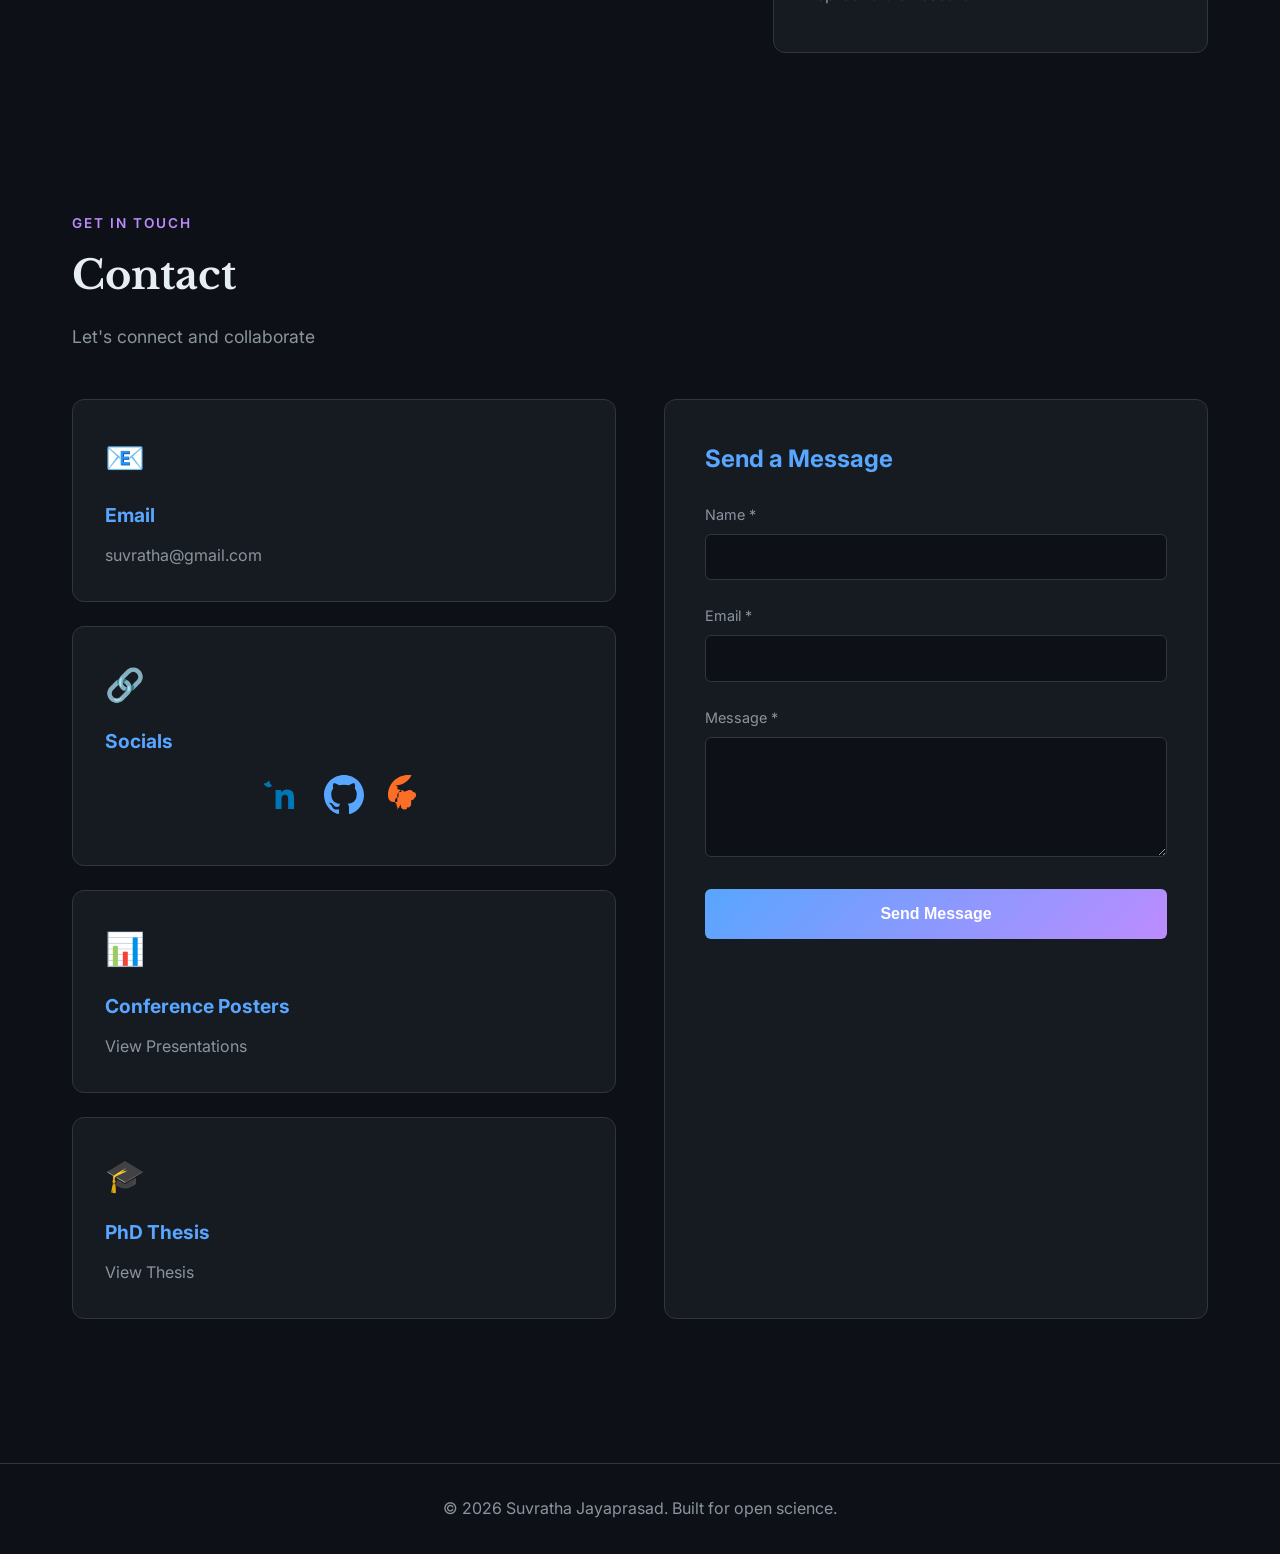
==== commit 592a88d0: "Bug fixes" ====
--- a/index.html
+++ b/index.html
@@ -529,7 +529,7 @@
                 </div>
                 <div class="contact-card">
                     <div class="contact-icon">📊</div>
-                    <h3>Conference Posters</h>
+                    <h3>Conference Posters</h3>
                     <a href="posters.html">View Presentations</a>
                 </div>
                 <div class="contact-card">
--- a/styles.css
+++ b/styles.css
@@ -7,441 +7,36 @@
 :root {
     --bg-dark: #0d1117;
     --bg-card: #161b22;
-    --bg-card-hover: #1a212c;
     --accent-blue: #58a6ff;
     --accent-purple: #bc8cff;
-    --accent-purple-hover: #d6a8ff;
     --text-primary: #e6edf3;
     --text-secondary: #8b949e;
-    --text-tertiary: #6e7681;
     --border: #30363d;
-    --border-light: rgba(48, 54, 61, 0.3);
     --gradient: linear-gradient(135deg, #58a6ff 0%, #bc8cff 100%);
-    --gradient-hover: linear-gradient(135deg, #6cb7ff 0%, #d6a8ff 100%);
-    --shadow-sm: 0 2px 8px rgba(0, 0, 0, 0.1);
-    --shadow-md: 0 4px 16px rgba(0, 0, 0, 0.15);
-    --shadow-lg: 0 8px 24px rgba(0, 0, 0, 0.2);
-    --radius-sm: 4px;
-    --radius-md: 6px;
-    --radius-lg: 8px;
-    --radius-xl: 12px;
-    --transition-fast: 0.15s ease;
-    --transition-mid: 0.25s ease;
-    --transition-slow: 0.35s ease;
-}
-
-/* Light Theme Overrides */
-html[data-theme="light"] {
-    --bg-dark: #ffffff;
-    --bg-card: #f8f9fa;
-    --bg-card-hover: #f1f3f5;
-    --accent-blue: #2563eb;
-    --accent-purple: #7c3aed;
-    --accent-purple-hover: #8b5cf6;
-    --text-primary: #1f2937;
-    --text-secondary: #6b7280;
-    --text-tertiary: #9ca3af;
-    --border: #e5e7eb;
-    --border-light: #d1d5db;
-    --gradient: linear-gradient(135deg, #2563eb 0%, #7c3aed 100%);
-    --gradient-hover: linear-gradient(135deg, #3b82f6 0%, #8b5cf6 100%);
-    --shadow-sm: 0 2px 8px rgba(0, 0, 0, 0.05);
-    --shadow-md: 0 4px 16px rgba(0, 0, 0, 0.08);
-    --shadow-lg: 0 8px 24px rgba(0, 0, 0, 0.12);
-}
-
-html[data-theme="light"] body {
-    background: var(--bg-dark);
-    color: var(--text-primary);
-}
-
-html[data-theme="light"] .navbar {
-    background: rgba(255, 255, 255, 0.85);
-    backdrop-filter: blur(18px);
-    border-bottom: 1px solid var(--border-light);
-}
-
-html[data-theme="light"] .navbar.scrolled {
-    background: rgba(255, 255, 255, 0.95);
-}
-
-html[data-theme="light"] .brand {
-    -webkit-text-fill-color: var(--text-primary);
-}
-
-html[data-theme="light"] .nav-links a {
-    color: var(--text-secondary);
-}
-
-html[data-theme="light"] .nav-links a:hover {
-    color: var(--accent-blue);
-}
-
-html[data-theme="light"] .nav-links a.active {
-    color: var(--accent-blue);
-    font-weight: 600;
-}
-
-html[data-theme="light"] .menu-btn {
-    color: var(--text-primary);
-}
-
-html[data-theme="light"] .menu-btn:hover {
-    color: var(--accent-blue);
-}
-
-html[data-theme="light"] .hero {
-    background: var(--bg-dark);
-}
-
-html[data-theme="light"] .hero::before {
-    background: radial-gradient(circle at 20% 80%, rgba(37, 99, 235, 0.08) 0%, transparent 40%);
-}
-
-html[data-theme="light"] .hero-content h1 {
-    -webkit-text-fill-color: var(--text-primary);
-}
-
-html[data-theme="light"] .hero-subtitle {
-    color: var(--accent-blue);
-}
-
-html[data-theme="light"] .hero-bio {
-    color: var(--text-secondary);
-}
-
-html[data-theme="light"] .hero-actions .btn-primary {
-    background: var(--gradient);
-    color: white;
-}
-
-html[data-theme="light"] .hero-actions .btn-outline {
-    border: 2px solid var(--accent-blue);
-    color: var(--accent-blue);
-    background: rgba(37, 99, 235, 0.05);
-}
-
-html[data-theme="light"] .hero-actions .btn-outline:hover {
-    background: var(--accent-blue);
-    color: white;
-}
-
-html[data-theme="light"] .profile-img {
-    border: 3px solid var(--bg-card);
-    box-shadow: var(--shadow-md);
-}
-
-html[data-theme="light"] .profile-img:hover {
-    box-shadow: var(--shadow-lg);
-}
-
-html[data-theme="light"] .profile-img::after {
-    border: 2px solid var(--gradient);
-}
-
-html[data-theme="light"] .stats-grid {
-    background: var(--bg-dark);
-}
-
-html[data-theme="light"] .stat-box {
-    background: var(--bg-card);
-    border: 1px solid var(--border-light);
-}
-
-html[data-theme="light"] .stat-box:hover {
-    border-color: var(--accent-blue);
-    transform: translateY(-3px);
-    box-shadow: var(--shadow-sm);
-}
-
-html[data-theme="light"] .stat-number {
-    -webkit-text-fill-color: var(--text-primary);
-}
-
-html[data-theme="light"] .stat-label {
-    color: var(--text-secondary);
-}
-
-html[data-theme="light"] .section-label {
-    color: var(--accent-purple);
-    background: rgba(124, 58, 237, 0.1);
-    border: 1px solid rgba(124, 58, 237, 0.2);
-}
-
-html[data-theme="light"] .section-title {
-    -webkit-text-fill-color: var(--text-primary);
-}
-
-html[data-theme="light"] .section-desc {
-    color: var(--text-secondary);
-}
-
-html[data-theme="light"] .section-divider {
-    background: linear-gradient(90deg, transparent, var(--border-light), transparent);
-}
-
-html[data-theme="light"] .section-divider::after {
-    background: var(--accent-purple);
-    border: 2px solid var(--bg-dark);
-}
-
-html[data-theme="light"] .research-nav {
-    background: var(--bg-card);
-    border: 1px solid var(--border-light);
-}
-
-html[data-theme="light"] .research-nav h3 {
-    color: var(--accent-blue);
-}
-
-html[data-theme="light"] .research-nav-btn {
-    background: rgba(37, 99, 235, 0.08);
-    border: 1px solid var(--border-light);
-    color: var(--text-primary);
-}
-
-html[data-theme="light"] .research-nav-btn:hover {
-    background: var(--accent-blue);
-    color: white;
-    transform: translateX(6px);
-    box-shadow: 0 2px 8px rgba(37, 99, 235, 0.25);
-}
-
-html[data-theme="light"] .research-nav-btn::before {
-    color: var(--accent-purple);
-}
-
-html[data-theme="light"] .research-nav-btn:hover::before {
-    transform: translateX(4px);
-}
-
-html[data-theme="light"] .research-nav-btn::after {
-    background: linear-gradient(90deg, transparent, rgba(255, 255, 255, 0.2), transparent);
-}
-
-html[data-theme="light"] .research-nav-btn:hover::after {
-    left: 100%;
-}
-
-html[data-theme="light"] .project-card {
-    background: var(--bg-card);
-    border: 1px solid var(--border-light);
-    border-left: 4px solid var(--accent-purple);
-}
-
-html[data-theme="light"] .project-card:hover {
-    border-left-color: var(--accent-purple-hover);
-    transform: translateY(-4px);
-    box-shadow: var(--shadow-md);
-    border-color: var(--accent-purple-hover);
-}
-
-html[data-theme="light"] .project-card::before {
-    background: linear-gradient(90deg, transparent, rgba(124, 58, 237, 0.15), transparent);
-}
-
-html[data-theme="light"] .project-card:hover::before {
-    left: 100%;
-}
-
-html[data-theme="light"] .project-title h2 {
-    color: var(--accent-blue);
-}
-
-html[data-theme="light"] .project-organism {
-    color: var(--accent-purple);
-}
-
-html[data-theme="light"] .project-tag {
-    background: rgba(124, 58, 237, 0.08);
-    border: 1px solid rgba(124, 58, 237, 0.2);
-    color: var(--accent-purple);
-}
-
-html[data-theme="light"] .project-tag:hover {
-    background: var(--accent-purple);
-    color: white;
-}
-
-html[data-theme="light"] .project-tag::before {
-    background: linear-gradient(90deg, transparent, rgba(255, 255, 255, 0.2), transparent);
-}
-
-html[data-theme="light"] .project-tag:hover::before {
-    left: 100%;
-}
-
-html[data-theme="light"] .project-content {
-    color: var(--text-secondary);
-}
-
-html[data-theme="light"] .project-meta {
-    border-top: 1px solid var(--border-light);
-}
-
-html[data-theme="light"] .meta-label {
-    color: var(--text-tertiary);
-}
-
-html[data-theme="light"] .meta-value {
-    color: var(--accent-blue);
-}
-
-html[data-theme="light"] .back-to-top {
-    background: var(--gradient);
-    color: var(--text-primary);
-    box-shadow: var(--shadow-md);
-}
-
-html[data-theme="light"] .back-to-top.visible {
-    opacity: 0.9;
-}
-
-html[data-theme="light"] .back-to-top:hover {
-    background: var(--gradient-hover);
-    transform: translateY(-4px) scale(1.1);
-    box-shadow: var(--shadow-lg);
-}
-
-html[data-theme="light"] .back-to-top:active {
-    transform: translateY(-2px) scale(1.05);
-}
-
-html[data-theme="light"] footer {
-    border-top: 1px solid var(--border-light);
-    color: var(--text-tertiary);
-}
-
-/* Base Styles (unchanged from original, but now properly scoped) */
+}
+
 body {
     background: var(--bg-dark);
     color: var(--text-primary);
     font-family: 'Inter', sans-serif;
-    line-height: 1.7;
-    font-size: 16px;
-}
-
-/* Typography refinements */
-h1, h2, h3, h4, h5, h6 {
-    font-family: 'Libre Baskerville', serif;
-    font-weight: 700;
-    line-height: 1.2;
-    letter-spacing: -0.25px;
-    color: var(--text-primary);
-}
-
-h1 { font-size: 2.8rem; }
-h2 { font-size: 2.25rem; }
-h3 { font-size: 1.75rem; }
-h4 { font-size: 1.4rem; }
-h5 { font-size: 1.25rem; }
-h6 { font-size: 1.1rem; }
-
-p {
-    margin-bottom: 1.2rem;
-    line-height: 1.7;
-}
-
-a {
-    color: var(--accent-blue);
-    text-decoration: none;
-    transition: color var(--transition-mid), border-color var(--transition-mid);
-    border-bottom: 1px solid transparent;
-}
-
-a:hover {
-    color: var(--accent-purple);
-    border-bottom-color: var(--accent-purple);
-}
-
-a:active {
-    color: var(--accent-blue);
-}
-
-/* Layout improvements */
-.page-content {
-    padding: 9rem 2.5rem 5rem;
-    max-width: 1300px;
-    margin: 0 auto;
-}
-
-.section-header {
-    margin-bottom: 3.5rem;
-    text-align: center;
-}
-
-.section-label {
-    color: var(--accent-purple);
-    font-size: 0.85rem;
-    text-transform: uppercase;
-    letter-spacing: 2px;
-    font-weight: 600;
-    display: inline-block;
-    padding: 0.25rem 0.75rem;
-    background: rgba(188, 140, 255, 0.1);
-    border: 1px solid rgba(188, 140, 255, 0.2);
-    border-radius: var(--radius-sm);
-}
-
-.section-title {
-    font-size: 2.5rem;
-    margin: 0.75rem 0 1.25rem;
-    background: var(--gradient);
-    -webkit-background-clip: text;
-    -webkit-text-fill-color: transparent;
-    background-clip: text;
-}
-
-.section-desc {
-    color: var(--text-secondary);
-    font-size: 1.15rem;
-    max-width: 600px;
-    margin: 0 auto 2rem;
-    line-height: 1.8;
-}
-
-/* Section dividers */
-.section-divider {
-    height: 1px;
-    background: linear-gradient(90deg, transparent, var(--border-light), transparent);
-    margin: 3rem 0;
-    position: relative;
-}
-
-.section-divider::after {
-    content: '';
-    position: absolute;
-    left: 50%;
-    transform: translateX(-50%);
-    bottom: 0;
-    width: 12px;
-    height: 12px;
-    background: var(--accent-purple);
-    border-radius: 50%;
-    border: 2px solid var(--bg-dark);
-}
-
-/* Enhanced Navigation */
+    line-height: 1.6;
+}
+
+/* Navigation */
 .navbar {
     position: fixed;
     top: 0;
     width: 100%;
-    background: rgba(13, 17, 23, 0.85);
-    backdrop-filter: blur(18px);
-    border-bottom: 1px solid var(--border-light);
-    z-index: 1000;
-    padding: 0.75rem 0;
-    transition: background-color var(--transition-mid);
-}
-
-.navbar.scrolled {
-    background: rgba(13, 17, 23, 0.95);
+    background: rgba(13, 17, 23, 0.8);
+    backdrop-filter: blur(12px);
+    border-bottom: 1px solid var(--border);
+    z-index: 100;
 }
 
 .nav-container {
-    max-width: 1300px;
+    max-width: 1200px;
     margin: 0 auto;
-    padding: 0 2rem;
+    padding: 1rem 2rem;
     display: flex;
     justify-content: space-between;
     align-items: center;
@@ -449,62 +44,30 @@
 
 .brand {
     font-family: 'Libre Baskerville', serif;
-    font-size: 1.75rem;
+    font-size: 1.5rem;
     background: var(--gradient);
     -webkit-background-clip: text;
     -webkit-text-fill-color: transparent;
     background-clip: text;
     text-decoration: none;
-    padding: 0.25rem 0;
-    transition: all var(--transition-mid);
-}
-
-.brand:hover {
-    -webkit-background-clip: text;
-    -webkit-text-fill-color: transparent;
-    transform: scale(1.02);
 }
 
 .nav-links {
     display: flex;
-    gap: 2.5rem;
+    gap: 2rem;
     list-style: none;
-    align-items: center;
 }
 
 .nav-links a {
     color: var(--text-secondary);
     text-decoration: none;
-    font-size: 0.95rem;
-    font-weight: 500;
-    position: relative;
-    padding: 0.25rem 0;
-    transition: all var(--transition-mid);
-}
-
-.nav-links a::after {
-    content: '';
-    position: absolute;
-    bottom: 0;
-    left: 0;
-    width: 0;
-    height: 2px;
-    background: var(--gradient);
-    transition: width var(--transition-mid);
-}
-
-.nav-links a:hover::after,
-.nav-links a.active::after {
-    width: 100%;
-}
-
-.nav-links a:hover {
-    color: var(--accent-blue);
-}
-
+    font-size: 0.9rem;
+    transition: color 0.3s;
+}
+
+.nav-links a:hover,
 .nav-links a.active {
     color: var(--accent-blue);
-    font-weight: 600;
 }
 
 .menu-btn {
@@ -512,275 +75,19 @@
     background: none;
     border: none;
     color: var(--text-primary);
-    font-size: 1.75rem;
+    font-size: 1.5rem;
     cursor: pointer;
-    padding: 0.5rem;
-    transition: color var(--transition-mid);
-}
-
-.menu-btn:hover {
-    color: var(--accent-blue);
-}
-
-/* Enhanced Hero Section */
-.hero {
-    min-height: 100vh;
-    display: flex;
-    align-items: center;
-    padding: 9rem 2rem 6rem;
-    max-width: 1300px;
+}
+
+/* Page Content */
+.page-content {
+    padding: 8rem 2rem 4rem;
+    max-width: 1200px;
     margin: 0 auto;
-    position: relative;
-    overflow: hidden;
-}
-
-.hero::before {
-    content: '';
-    position: absolute;
-    top: 0;
-    left: 0;
-    width: 100%;
-    height: 100%;
-    background: radial-gradient(circle at 20% 80%, rgba(88, 166, 255, 0.08) 0%, transparent 40%);
-    pointer-events: none;
-}
-
-.hero-grid {
-    display: grid;
-    grid-template-columns: 1.35fr 1fr;
-    gap: 4.5rem;
-    width: 100%;
-    position: relative;
-    z-index: 2;
-}
-
-.hero-content h1 {
-    font-family: 'Libre Baskerville', serif;
-    font-size: 4.25rem;
-    line-height: 1.1;
-    margin-bottom: 1.5rem;
-    background: var(--gradient);
-    -webkit-background-clip: text;
-    -webkit-text-fill-color: transparent;
-    background-clip: text;
-    letter-spacing: -0.5px;
-}
-
-.hero-subtitle {
-    font-size: 1.6rem;
-    color: var(--accent-blue);
-    margin-bottom: 2rem;
-    font-weight: 600;
-}
-
-.hero-bio {
-    color: var(--text-secondary);
-    font-size: 1.15rem;
-    line-height: 1.8;
-    margin-bottom: 2.5rem;
-    max-width: 550px;
-}
-
-.hero-actions {
-    display: flex;
-    gap: 1.5rem;
-    flex-wrap: wrap;
-}
-
-.btn {
-    padding: 0.9rem 2rem;
-    border-radius: var(--radius-lg);
-    text-decoration: none;
-    font-weight: 600;
-    transition: all var(--transition-mid);
-    display: inline-flex;
-    align-items: center;
-    gap: 0.75rem;
-    font-size: 1rem;
-    border: none;
-    cursor: pointer;
-    position: relative;
-    overflow: hidden;
-}
-
-.btn::before {
-    content: '';
-    position: absolute;
-    top: 0;
-    left: -100%;
-    width: 100%;
-    height: 100%;
-    background: linear-gradient(
-        90deg,
-        transparent,
-        rgba(255, 255, 255, 0.2),
-        transparent
-    );
-    transition: left 0.6s;
-}
-
-.btn:hover::before {
-    left: 100%;
-}
-
-.btn-primary {
-    background: var(--gradient);
-    color: white;
-    box-shadow: var(--shadow-md);
-}
-
-.btn-primary:hover {
-    transform: translateY(-3px);
-    box-shadow: var(--shadow-lg);
-}
-
-.btn-primary:active {
-    transform: translateY(-1px);
-}
-
-.btn-outline {
-    border: 2px solid var(--accent-blue);
-    color: var(--accent-blue);
-    background: rgba(88, 166, 255, 0.05);
-}
-
-.btn-outline:hover {
-    background: var(--accent-blue);
-    color: white;
-    transform: translateY(-2px);
-    box-shadow: 0 4px 12px rgba(88, 166, 255, 0.3);
-}
-
-.btn-outline:active {
-    transform: translateY(0);
-}
-
-.btn-outline::before {
-    background: linear-gradient(
-        90deg,
-        transparent,
-        rgba(255, 255, 255, 0.3),
-        transparent
-    );
-}
-
-.hero-image-section {
-    display: flex;
-    flex-direction: column;
-    gap: 2rem;
-    align-items: center;
-}
-
-.profile-img {
-    width: 100%;
-    max-width: 320px;
-    aspect-ratio: 1;
-    border-radius: var(--radius-xl);
-    background: var(--gradient);
-    object-fit: cover;
-    border: 3px solid var(--bg-card);
-    box-shadow: var(--shadow-md);
-    transition: all var(--transition-mid);
-    position: relative;
-}
-
-.profile-img:hover {
-    transform: scale(1.03);
-    box-shadow: var(--shadow-lg);
-}
-
-.profile-img::after {
-    content: '';
-    position: absolute;
-    top: 0;
-    left: 0;
-    width: 100%;
-    height: 100%;
-    border-radius: var(--radius-xl);
-    border: 2px solid var(--gradient);
-    opacity: 0;
-    opacity: 0;
-    transition: opacity var(--transition-mid);
-}
-
-.profile-img:hover::after {
-    opacity: 0.7;
-}
-
-.stats-grid {
-    display: grid;
-    grid-template-columns: repeat(2, 1fr);
-    gap: 1.5rem;
-    margin-top: 2rem;
-    width: 100%;
-}
-
-.stat-box {
-    background: var(--bg-card);
-    border: 1px solid var(--border-light);
-    border-radius: var(--radius-lg);
-    padding: 1.75rem;
-    text-align: center;
-    transition: all var(--transition-mid);
-    position: relative;
-    overflow: hidden;
-}
-
-.stat-box:hover {
-    border-color: var(--accent-blue);
-    transform: translateY(-3px);
-    box-shadow: var(--shadow-sm);
-}
-
-.stat-box::before {
-    content: '';
-    position: absolute;
-    top: 0;
-    left: -100%;
-    width: 100%;
-    height: 100%;
-    background: linear-gradient(
-        90deg,
-        transparent,
-        rgba(188, 140, 255, 0.2),
-        transparent
-    );
-    transition: left 0.8s;
-}
-
-.stat-box:hover::before {
-    left: 100%;
-}
-
-.stat-number {
-    font-size: 2.5rem;
-    font-weight: 700;
-    background: var(--gradient);
-    -webkit-background-clip: text;
-    -webkit-text-fill-color: transparent;
-    margin-bottom: 0.5rem;
-    line-height: 1;
-}
-
-.stat-label {
-    color: var(--text-secondary);
-    font-size: 0.9rem;
-    text-transform: uppercase;
-    letter-spacing: 0.5px;
-    font-weight: 500;
-}
-
-/* Enhanced Section Styles */
-section {
-    padding: 7rem 2rem;
-    max-width: 1300px;
-    margin: 0 auto;
-    position: relative;
 }
 
 .section-header {
     margin-bottom: 3rem;
-    text-align: center;
 }
 
 .section-label {
@@ -789,375 +96,401 @@
     text-transform: uppercase;
     letter-spacing: 2px;
     font-weight: 600;
-    display: inline-block;
-    padding: 0.25rem 0.75rem;
-    background: rgba(188, 140, 255, 0.1);
-    border: 1px solid rgba(188, 140, 255, 0.2);
-    border-radius: var(--radius-sm);
 }
 
 .section-title {
     font-family: 'Libre Baskerville', serif;
     font-size: 2.5rem;
-    margin: 0.75rem 0 1.25rem;
-    background: var(--gradient);
-    -webkit-background-clip: text;
-    -webkit-text-fill-color: transparent;
-    background-clip: text;
-    letter-spacing: -0.3px;
+    margin: 0.5rem 0 1rem;
 }
 
 .section-desc {
     color: var(--text-secondary);
-    font-size: 1.15rem;
-    max-width: 700px;
-    margin: 0 auto 2.5rem;
-    line-height: 1.8;
-}
-
-/* Enhanced Research Page */
-.research-nav {
+    font-size: 1.1rem;
+}
+
+/* Education Cards */
+.education-timeline {
+    display: grid;
+    gap: 2rem;
+    margin-bottom: 4rem;
+}
+
+.edu-card {
     background: var(--bg-card);
-    border: 1px solid var(--border-light);
-    border-radius: var(--radius-xl);
-    padding: 2.25rem;
-    margin-bottom: 3.5rem;
-    position: sticky;
-    top: 80px;
-    z-index: 50;
-    backdrop-filter: blur(8px);
-}
-
-.research-nav h3 {
-    color: var(--accent-blue);
+    border: 1px solid var(--border);
+    border-left: 4px solid var(--accent-blue);
+    border-radius: 12px;
+    padding: 2.5rem;
+    transition: all 0.3s;
+}
+
+.edu-card:hover {
+    border-left-color: var(--accent-purple);
+    transform: translateX(8px);
+}
+
+.edu-header {
+    display: flex;
+    justify-content: space-between;
+    align-items: start;
     margin-bottom: 1.5rem;
+    flex-wrap: wrap;
+    gap: 1rem;
+}
+
+.edu-degree h2 {
+    font-size: 1.6rem;
+    color: var(--accent-blue);
+    margin-bottom: 0.3rem;
+}
+
+.edu-degree h3 {
     font-size: 1.2rem;
+    color: var(--text-primary);
+    font-weight: 500;
+}
+
+.edu-year {
+    background: rgba(88, 166, 255, 0.1);
+    padding: 0.5rem 1rem;
+    border-radius: 6px;
+    color: var(--accent-blue);
     font-weight: 600;
+}
+
+.edu-institution {
     display: flex;
     align-items: center;
-    gap: 0.5rem;
-}
-
-.research-nav-grid {
+    gap: 1rem;
+    margin-bottom: 1.5rem;
+    padding: 1rem;
+    background: rgba(88, 166, 255, 0.05);
+    border-radius: 8px;
+}
+
+.institution-icon {
+    font-size: 2rem;
+}
+
+.edu-institution h4 {
+    font-size: 1.1rem;
+    margin-bottom: 0.3rem;
+}
+
+.edu-institution p {
+    color: var(--text-secondary);
+    font-size: 0.9rem;
+}
+
+.edu-details {
+    margin-bottom: 1.5rem;
+}
+
+.edu-details p {
+    color: var(--text-secondary);
+    margin-bottom: 0.8rem;
+    line-height: 1.7;
+}
+
+.edu-details a {
+    color: var(--accent-blue);
+    text-decoration: none;
+}
+
+.edu-details a:hover {
+    text-decoration: underline;
+}
+
+.edu-achievements h4 {
+    color: var(--accent-purple);
+    margin-bottom: 1rem;
+}
+
+.edu-achievements ul {
+    list-style: none;
+    padding: 0;
+}
+
+.edu-achievements li {
+    padding-left: 1.5rem;
+    margin-bottom: 0.8rem;
+    position: relative;
+    color: var(--text-secondary);
+}
+
+.edu-achievements li::before {
+    content: '▸';
+    position: absolute;
+    left: 0;
+    color: var(--accent-purple);
+}
+
+/* Additional Training */
+.additional-training {
+    background: var(--bg-card);
+    border: 1px solid var(--border);
+    border-radius: 12px;
+    padding: 2.5rem;
+}
+
+.additional-training h2 {
+    font-size: 1.8rem;
+    margin-bottom: 2rem;
+    color: var(--accent-blue);
+}
+
+.training-grid {
     display: grid;
-    grid-template-columns: repeat(auto-fit, minmax(180px, 1fr));
-    gap: 0.75rem;
-}
-
-.research-nav-btn {
-    background: rgba(88, 166, 255, 0.08);
-    border: 1px solid var(--border-light);
-    color: var(--text-primary);
-    padding: 0.85rem 1rem;
-    border-radius: var(--radius-md);
-    text-decoration: none;
-    transition: all var(--transition-mid);
-    display: flex;
-    align-items: center;
-    gap: 0.5rem;
-    font-size: 0.9rem;
+    grid-template-columns: repeat(auto-fit, minmax(300px, 1fr));
+    gap: 2rem;
+}
+
+.training-card {
+    background: rgba(88, 166, 255, 0.05);
+    border: 1px solid var(--border);
+    border-radius: 8px;
+    padding: 1.5rem;
+}
+
+.training-card h3 {
+    color: var(--accent-purple);
+    margin-bottom: 1rem;
+}
+
+.language-item {
+    display: flex;
+    justify-content: space-between;
+    padding: 0.8rem 0;
+    border-bottom: 1px solid var(--border);
+}
+
+.language-item:last-child {
+    border-bottom: none;
+}
+
+.proficiency {
+    color: var(--accent-blue);
+    font-weight: 600;
+}
+
+.training-card ul {
+    list-style: none;
+    padding: 0;
+}
+
+.training-card li {
+    padding: 0.5rem 0;
+    color: var(--text-secondary);
+}
+
+/* Timeline (for experience page) */
+.timeline {
     position: relative;
-    overflow: hidden;
-}
-
-.research-nav-btn:hover {
-    background: var(--accent-blue);
-    color: white;
-    transform: translateX(6px);
-    box-shadow: 0 2px 8px rgba(88, 166, 255, 0.25);
-}
-
-.research-nav-btn::before {
-    content: '→';
-    color: var(--accent-purple);
-    font-weight: 700;
-    transition: transform var(--transition-mid);
-}
-
-.research-nav-btn:hover::before {
-    transform: translateX(4px);
-}
-
-.research-nav-btn::after {
+    padding-left: 2rem;
+}
+
+.timeline::before {
     content: '';
     position: absolute;
+    left: 0;
     top: 0;
-    left: -100%;
-    width: 100%;
-    height: 100%;
-    background: linear-gradient(
-        90deg,
-        transparent,
-        rgba(255, 255, 255, 0.2),
-        transparent
-    );
-    transition: left 0.6s;
-}
-
-.research-nav-btn:hover::after {
-    left: 100%;
-}
-
-.project-card {
+    bottom: 0;
+    width: 2px;
+    background: var(--gradient);
+}
+
+.timeline-entry {
     background: var(--bg-card);
-    border: 1px solid var(--border-light);
-    border-left: 4px solid var(--accent-purple);
-    border-radius: var(--radius-xl);
-    padding: 3.25rem;
-    margin-bottom: 3.75rem;
-    scroll-margin-top: 100px;
-    transition: all var(--transition-slow);
+    border: 1px solid var(--border);
+    border-radius: 12px;
+    padding: 2rem;
+    margin-bottom: 2rem;
+    margin-left: 2rem;
     position: relative;
-    overflow: hidden;
-}
-
-.project-card:hover {
-    border-left-color: var(--accent-purple-hover);
-    transform: translateY(-4px);
-    box-shadow: var(--shadow-md);
-    border-color: var(--accent-purple-hover);
-}
-
-.project-card::before {
+}
+
+.timeline-entry::before {
     content: '';
     position: absolute;
-    top: 0;
-    left: -100%;
-    width: 100%;
-    height: 100%;
-    background: linear-gradient(
-        90deg,
-        transparent,
-        rgba(188, 140, 255, 0.15),
-        transparent
-    );
-    transition: left 0.8s;
-}
-
-.project-card:hover::before {
-    left: 100%;
-}
-
-.project-header {
-    display: flex;
-    justify-content: space-between;
-    align-items: start;
-    margin-bottom: 2.25rem;
-    flex-wrap: wrap;
-    gap: 1.25rem;
-}
-
-.project-title {
-    flex: 1;
-    min-width: 0;
-}
-
-.project-title h2 {
-    font-family: 'Libre Baskerville', serif;
-    font-size: 2.15rem;
-    color: var(--accent-blue);
-    margin-bottom: 0.5rem;
-    letter-spacing: -0.2px;
-    line-height: 1.3;
-}
-
-.project-organism {
-    font-size: 1.15rem;
-    color: var(--accent-purple);
-    font-style: italic;
-    font-weight: 500;
-}
-
-.project-tags {
+    left: -3rem;
+    top: 2rem;
+    width: 12px;
+    height: 12px;
+    border-radius: 50%;
+    background: var(--accent-blue);
+    border: 3px solid var(--bg-dark);
+}
+
+.timeline-entry:hover {
+    border-color: var(--accent-blue);
+}
+
+.timeline-header {
+    margin-bottom: 1.2rem;
+}
+
+.timeline-header h3 {
+    font-size: 1.4rem;
+    color: var(--accent-blue);
+    margin-bottom: 0.3rem;
+}
+
+.timeline-role {
+    font-weight: 600;
+    margin-bottom: 0.3rem;
+}
+
+.timeline-date {
+    color: var(--text-secondary);
+    font-size: 0.9rem;
+}
+
+.timeline-content ul {
+    list-style: none;
+    padding: 0;
+}
+
+.timeline-content li {
+    color: var(--text-secondary);
+    padding-left: 1.5rem;
+    margin-bottom: 0.8rem;
+    position: relative;
+    line-height: 1.7;
+}
+
+.timeline-content li::before {
+    content: '→';
+    position: absolute;
+    left: 0;
+    color: var(--accent-purple);
+    font-weight: 700;
+}
+
+/* Skills Grid */
+.skills-grid {
+    display: grid;
+    grid-template-columns: repeat(auto-fit, minmax(280px, 1fr));
+    gap: 1.5rem;
+}
+
+.skill-card {
+    background: var(--bg-card);
+    border: 1px solid var(--border);
+    border-radius: 12px;
+    padding: 2rem;
+    transition: all 0.3s;
+}
+
+.skill-card:hover {
+    border-color: var(--accent-blue);
+    transform: translateY(-4px);
+}
+
+.skill-card h3 {
+    font-size: 1.3rem;
+    margin-bottom: 1.5rem;
+    color: var(--accent-blue);
+}
+
+.skill-items {
     display: flex;
     flex-wrap: wrap;
     gap: 0.6rem;
-    margin-bottom: 2.25rem;
-}
-
-.project-tag {
-    background: rgba(188, 140, 255, 0.08);
-    border: 1px solid rgba(188, 140, 255, 0.2);
-    color: var(--accent-purple);
-    padding: 0.45rem 0.9rem;
-    border-radius: var(--radius-sm);
+}
+
+.skill-tag {
+    background: rgba(88, 166, 255, 0.1);
+    border: 1px solid rgba(88, 166, 255, 0.3);
+    color: var(--accent-blue);
+    padding: 0.4rem 0.9rem;
+    border-radius: 4px;
     font-size: 0.85rem;
-    font-weight: 500;
-    transition: all var(--transition-mid);
-    position: relative;
-    overflow: hidden;
-}
-
-.project-tag:hover {
-    background: var(--accent-purple);
-    color: white;
-    transform: translateY(-2px);
-}
-
-.project-tag::before {
-    content: '';
-    position: absolute;
-    top: 0;
-    left: -100%;
-    width: 100%;
-    height: 100%;
-    background: linear-gradient(
-        90deg,
-        transparent,
-        rgba(255, 255, 255, 0.2),
-        transparent
-    );
-    transition: left 0.6s;
-}
-
-.project-tag:hover::before {
-    left: 100%;
-}
-
-.project-content {
-    color: var(--text-secondary);
-    font-size: 1.1rem;
-    line-height: 1.8;
-}
-
-.project-content p {
-    margin-bottom: 1.4rem;
-    max-width: 700px;
-}
-
-.project-meta {
-    display: flex;
-    gap: 2.5rem;
-    margin-top: 2.75rem;
-    padding-top: 2.5rem;
-    border-top: 1px solid var(--border-light);
-    flex-wrap: wrap;
-}
-
-.meta-item {
-    display: flex;
-    flex-direction: column;
-    gap: 0.35rem;
-    min-width: 120px;
-}
-
-.meta-label {
-    font-size: 0.8rem;
-    color: var(--text-tertiary);
-    text-transform: uppercase;
-    letter-spacing: 0.8px;
-    font-weight: 500;
-}
-
-.meta-value {
-    color: var(--accent-blue);
+}
+
+/* Publications */
+.publications-list {
+    display: grid;
+    gap: 1.5rem;
+}
+
+.pub-item {
+    background: var(--bg-card);
+    border: 1px solid var(--border);
+    border-left: 4px solid var(--accent-purple);
+    border-radius: 8px;
+    padding: 2rem;
+    transition: all 0.3s;
+}
+
+.pub-item:hover {
+    border-left-color: var(--accent-blue);
+    transform: translateX(8px);
+}
+
+.pub-title {
     font-weight: 600;
     font-size: 1.1rem;
-}
-
-/* Back to Top Button */
-.back-to-top {
-    position: fixed;
-    bottom: 2.5rem;
-    right: 2.5rem;
-    background: var(--gradient);
-    color: white;
-    width: 55px;
-    height: 55px;
-    border-radius: 50%;
-    display: flex;
+    margin-bottom: 0.8rem;
+    line-height: 1.5;
+}
+
+.pub-authors {
+    color: var(--text-secondary);
+    font-size: 0.95rem;
+    margin-bottom: 0.8rem;
+    line-height: 1.5;
+}
+
+.pub-authors strong {
+    color: var(--accent-blue);
+}
+
+.pub-footer {
+    display: flex;
+    justify-content: space-between;
     align-items: center;
-    justify-content: center;
+    margin-top: 1rem;
+    flex-wrap: wrap;
+    gap: 1rem;
+}
+
+.pub-journal {
+    color: var(--accent-purple);
+    font-style: italic;
+    font-size: 0.9rem;
+}
+
+.pub-link {
+    color: var(--accent-blue);
     text-decoration: none;
-    font-size: 1.6rem;
-    opacity: 0;
-    pointer-events: none;
-    transition: all var(--transition-mid);
-    box-shadow: var(--shadow-md);
-    z-index: 999;
-}
-
-.back-to-top.visible {
-    opacity: 0.9;
-    pointer-events: auto;
-}
-
-.back-to-top:hover {
-    background: var(--gradient-hover);
-    transform: translateY(-4px) scale(1.1);
-    box-shadow: var(--shadow-lg);
-}
-
-.back-to-top:active {
-    transform: translateY(-2px) scale(1.05);
+    font-size: 0.9rem;
+    transition: all 0.3s;
+}
+
+.pub-link:hover {
+    color: var(--accent-purple);
 }
 
 /* Footer */
 footer {
     text-align: center;
-    padding: 2.75rem;
-    border-top: 1px solid var(--border-light);
-    color: var(--text-tertiary);
-    font-size: 0.9rem;
+    padding: 2rem;
+    border-top: 1px solid var(--border);
+    color: var(--text-secondary);
     margin-top: 4rem;
-    letter-spacing: 0.5px;
-}
-
-/* Responsive Improvements */
-@media (max-width: 1024px) {
-    .hero-grid {
-        grid-template-columns: 1.25fr 1fr;
-        gap: 3.5rem;
-    }
-    
-    .hero-content h1 {
-        font-size: 3.75rem;
-    }
-    
-    .project-card {
-        padding: 2.75rem;
-    }
-    
-    .research-nav {
-        position: static;
-        margin-bottom: 3rem;
-    }
-}
-
+}
+
+/* Responsive */
 @media (max-width: 968px) {
-    .hero-grid {
-        grid-template-columns: 1fr;
-        gap: 4rem;
-    }
-    
-    .hero-content {
-        text-align: center;
-    }
-    
-    .hero-actions {
-        justify-content: center;
-    }
-    
-    .section-title {
-        font-size: 2.25rem;
-    }
-    
-    .research-nav {
-        position: static;
-    }
-    
-    .research-nav-grid {
-        grid-template-columns: repeat(2, 1fr);
-    }
-    
     .nav-links {
         display: none;
     }
-    
+
     .menu-btn {
         display: block;
     }
-    
+
     .nav-links.active {
         display: flex;
         flex-direction: column;
@@ -1166,171 +499,33 @@
         left: 0;
         right: 0;
         background: var(--bg-dark);
-        border-top: 1px solid var(--border-light);
-        padding: 1.5rem 2rem;
-    }
-    
-    .project-card {
-        padding: 2.25rem;
-        margin-bottom: 3rem;
-    }
-    
-    .stats-grid {
-        grid-template-columns: 1fr;
-    }
-}
-
-@media (max-width: 768px) {
-    .hero-content h1 {
-        font-size: 3.25rem;
-    }
-    
-    .hero-subtitle {
-        font-size: 1.4rem;
-    }
-    
-    .hero-bio {
-        font-size: 1.05rem;
-    }
-    
-    .hero-actions {
+        border-top: 1px solid var(--border);
+        padding: 1rem 2rem;
+    }
+
+    .edu-header {
         flex-direction: column;
-        align-items: stretch;
-    }
-    
-    .btn {
-        width: 100%;
-        max-width: 300px;
-        justify-content: center;
-    }
-    
-    .stats-grid {
-        gap: 1.5rem;
-    }
-    
-    .project-meta {
-        flex-direction: column;
-        gap: 1.5rem;
-    }
-    
-    .meta-item {
-        min-width: 100%;
-    }
-    
-    .timeline-entry {
-        margin-left: 1.5rem;
-        padding: 1.75rem;
-    }
-    
-    .timeline::before {
-        left: 1rem;
-    }
-    
-    .timeline-entry::before {
-        left: -1.75rem;
-    }
-}
-
-@media (max-width: 480px) {
+    }
+}
+
+@media (max-width: 640px) {
     .page-content {
-        padding: 7rem 1.5rem 4rem;
-    }
-    
-    .hero-content h1 {
-        font-size: 2.75rem;
-    }
-    
-    .hero-subtitle {
-        font-size: 1.25rem;
-    }
-    
-    .hero-bio {
-        font-size: 1rem;
-    }
-    
+        padding: 7rem 1.5rem 3rem;
+    }
+
     .section-title {
         font-size: 2rem;
     }
-    
-    .section-desc {
-        font-size: 1rem;
-    }
-    
-    .project-card {
-        padding: 1.75rem;
-    }
-    
-    .project-title h2 {
-        font-size: 1.9rem;
-    }
-    
-    .research-nav h3 {
-        font-size: 1.1rem;
-    }
-    
-    .research-nav-grid {
-        grid-template-columns: 1fr;
-    }
-    
+
+    .timeline {
+        padding-left: 1rem;
+    }
+
     .timeline-entry {
-        padding: 1.5rem;
-    }
-    
-    .timeline-content li {
-        padding-left: 1.25rem;
-    }
-}
-
-/* Dark mode media query for system preference */
-@media (prefers-color-scheme: dark) {
-    :root {
-        --bg-dark: #0a0f14;
-        --bg-card: #111b26;
-    }
-}
-
-/* Print styles */
-@media print {
-    body {
-        background: white;
-        color: #222;
-    }
-    
-    .navbar,
-    .back-to-top,
-    .btn-outline,
-    .menu-btn {
-        display: none !important;
-    }
-    
-    .section-label {
-        background: none;
-        border: none;
-        color: #555;
-    }
-    
-    .section-title {
-        color: #222;
-        -webkit-text-fill-color: initial;
-    }
-    
-    .project-card,
-    .edu-card,
-    .skill-card,
-    .pub-item,
-    .timeline-entry {
-        border: 1px solid #ddd;
-        background: white;
-        box-shadow: none;
-    }
-    
-    a {
-        color: #0066cc;
-        text-decoration: underline;
-    }
-    
-    a[href]::after {
-        content: " (" attr(href) ") ";
-        font-size: 80%;
-    }
-}
+        margin-left: 1rem;
+    }
+
+    .timeline-entry::before {
+        left: -2rem;
+    }
+}
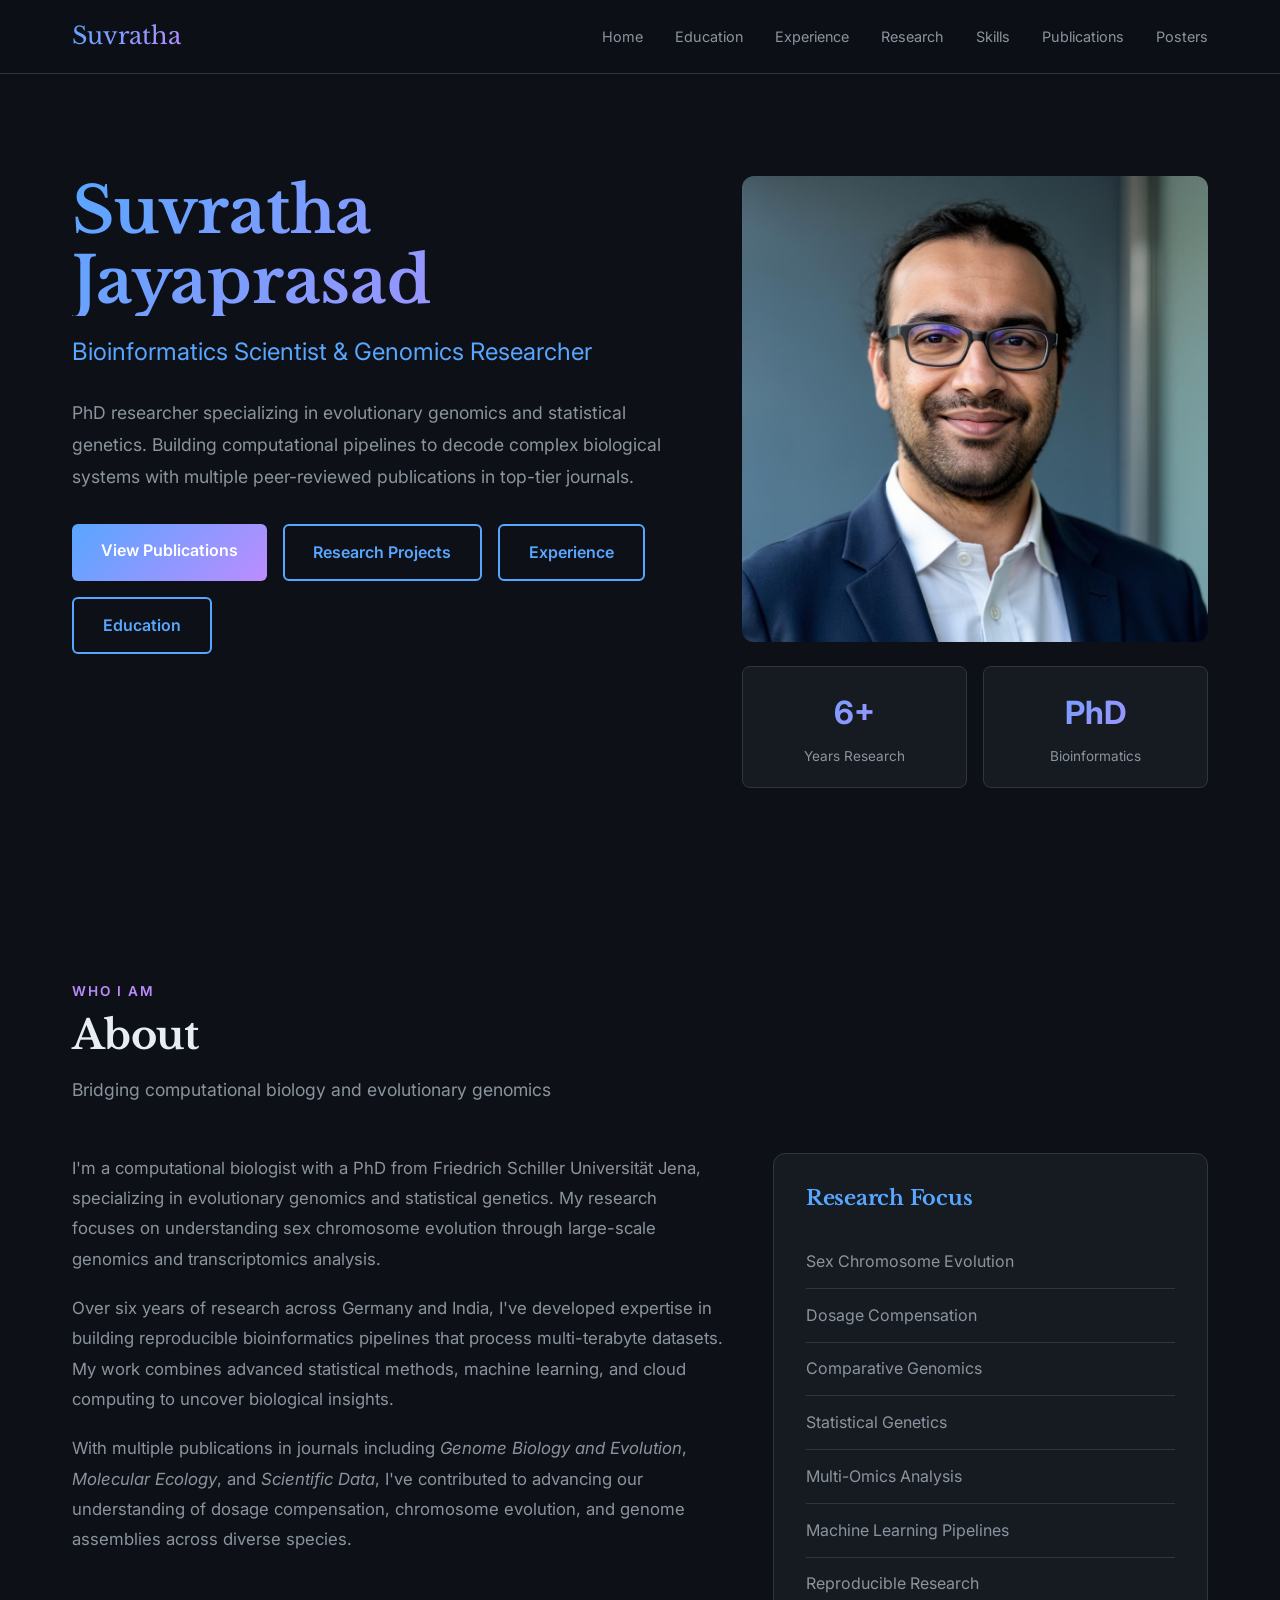
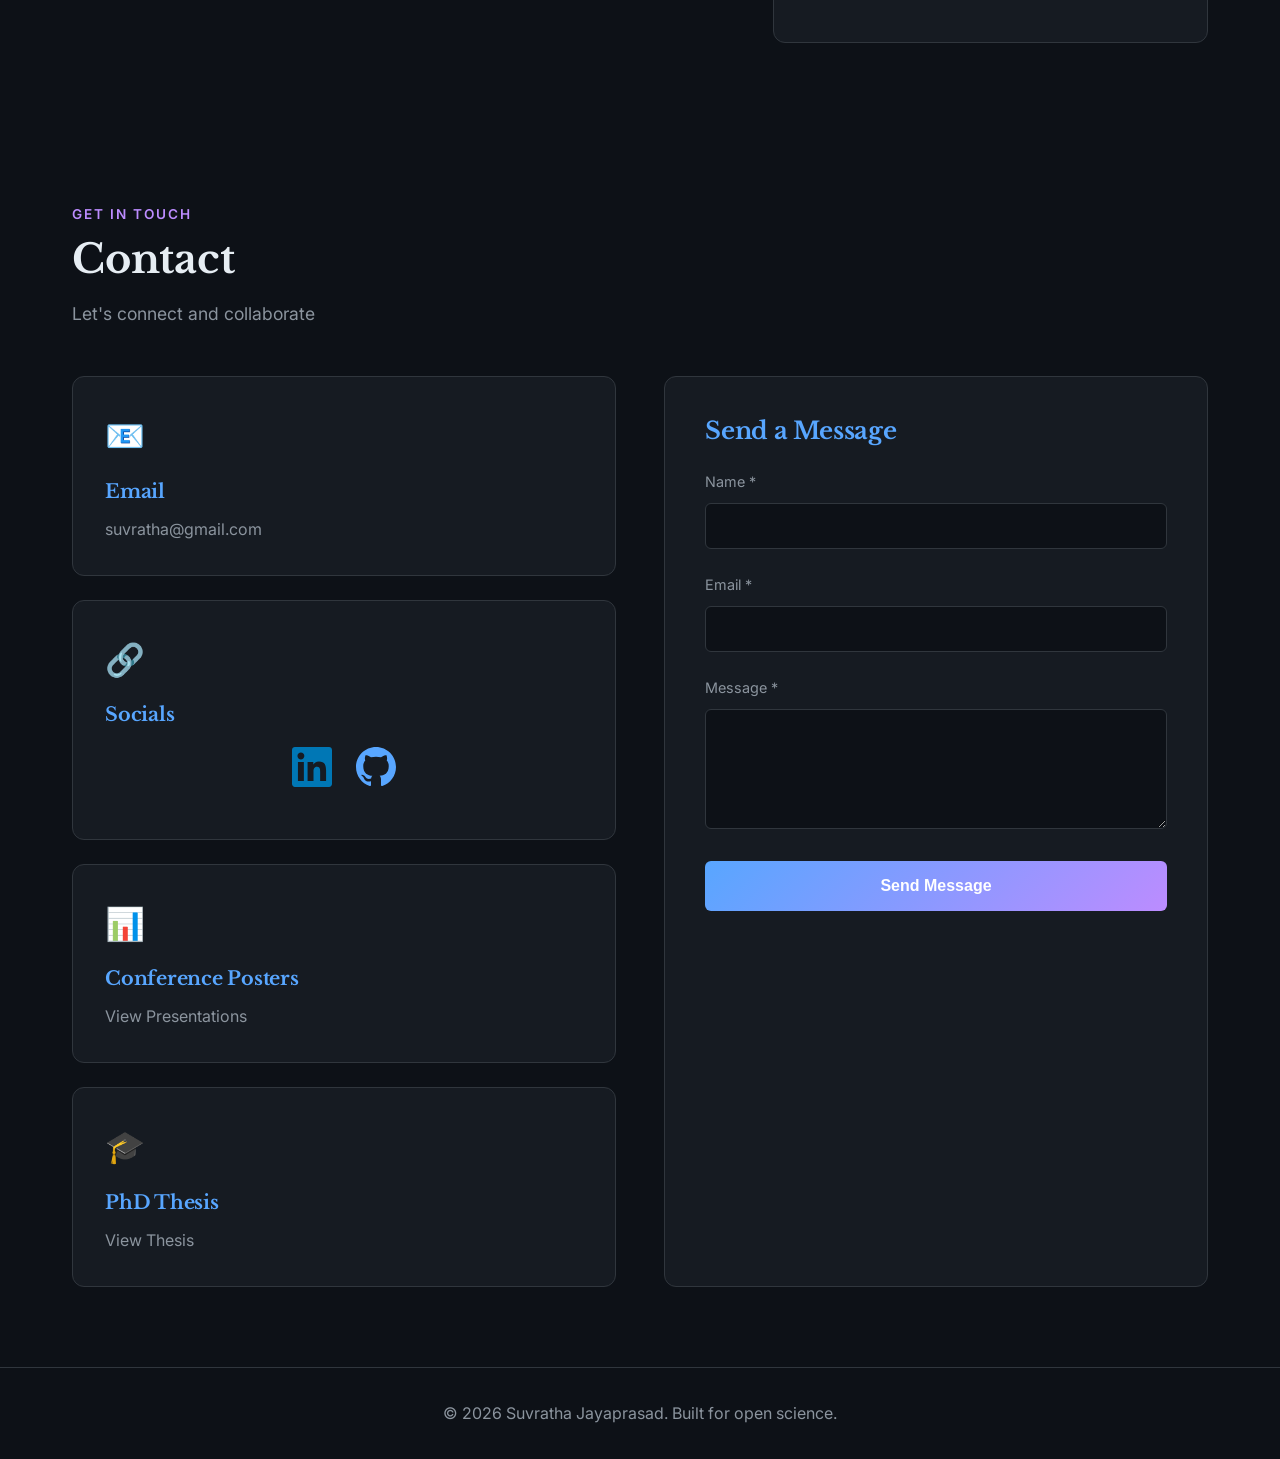
==== commit b2467941: "Bug fixes" ====
--- a/index.html
+++ b/index.html
@@ -5,7 +5,6 @@
     <meta name="viewport" content="width=device-width, initial-scale=1.0">
     <title>Suvratha Jayaprasad - Bioinformatics Scientist</title>
     <link href="https://fonts.googleapis.com/css2?family=Inter:wght@300;400;600;700&family=Libre+Baskerville:wght@700&display=swap" rel="stylesheet">
-    <link rel="stylesheet" href="styles.css">
     <style>
         * {
             margin: 0;
@@ -398,6 +397,7 @@
             }
         }
     </style>
+<link rel="stylesheet" href="styles.css">
 </head>
 <body>
     <nav class="navbar">
@@ -412,13 +412,6 @@
                 <li><a href="skills.html">Skills</a></li>
                 <li><a href="publications.html">Publications</a></li>
                 <li><a href="posters.html">Posters</a></li>
-            </ul>
-    <button class="theme-toggle" aria-label="Toggle dark/light mode" title="Toggle dark/light mode">
-      <svg class="theme-icon" width="24" height="24" viewBox="0 0 24 24" fill="none" xmlns="http://www.w3.org/2000/svg">
-        <circle cx="12" cy="12" r="5" fill="currentColor"/>
-        <path d="M12 2v2M12 20v2M4.93 4.93l1.41 1.41M17.66 17.66l1.41 1.41M2 12h2M20 12h2M6.34 17.66l1.41-1.41M17.66 6.34l-1.41 1.41" stroke="currentColor" stroke-width="1.5" stroke-linecap="round"/>
-      </svg>
-    </button>
             </ul>
         </div>
     </nav>
@@ -507,26 +500,21 @@
                     <a href="mailto:suvratha@gmail.com">suvratha@gmail.com</a>
                 </div>
                 <div class="contact-card">
-                    <div class="contact-icon">🔗</div>
-                    <h3>Socials</h3>
-                    <div style="display: flex; gap: 1.5rem; justify-content: center; align-items: center; margin-top: 0.5rem;">
-                        <a href="https://linkedin.com/in/suvratha" target="_blank" style="font-size: 2.5rem; transition: transform 0.3s;" onmouseover="this.style.transform='scale(1.2)'" onmouseout="this.style.transform='scale(1)'">
-                            <svg width="40" height="40" viewBox="0 0 24 24" fill="#0077b5" xmlns="http://www.w3.org/2000/svg">
-                                <path d="M20.447 20.452h-3.554v-5.569c0-1.328-.027-3.037-1.852-3.037-1.853 0-2.136 1.445-2.136 2.939v5.667H9.351V9h3.414v1.561h.046c.477-.9 1.637-1.85 3.37-1.85 3.601 0 4.267 2.37 4.267 5.455v6.286zM5.337 7.433c-1.144 0-2.063-.926-2.063-.926-2.063-2.065 0-1.138.92-2.063 2.063-2.063 1.14 0 2.064.925 2.064 2.063 0 1.139-.925 2.065-2.064 2.065zm1.782 13.019H3.555V9h3.564v11.452zM22.225 0H1.771C.792 0 0 .774 0 1.729v20.542C0 23.227.792 24 1.771 24h20.451C23.2 24 24 23.227 24 22.271V1.729C24 .774 23.2 0 22.222 0h.003z"/>
-                            </svg>
-                        </a>
-                        <a href="https://github.com/suvrathaprasad" target="_blank" style="font-size: 2.5rem; transition: transform 0.3s;" onmouseover="this.style.transform='scale(1.2)'" onmouseout="this.style.transform='scale(1)'">
-                            <svg width="40" height="40" viewBox="0 0 24 24" fill="#58a6ff" xmlns="http://www.w3.org/2000/svg">
-                                <path d="M12 0c-6.626 0-12 5.373-12 12 0 5.302 3.438 9.8 8.207 11.387.599.111.793-.261.793-.577v-2.234c-3.338.726-4.033-1.416-4.033-1.416-.546-1.387-1.333-1.756-1.333-1.756-1.089-.745.083-.729.083-.729 1.205.084 1.839 1.237 1.839 1.237 1.07 1.834 2.807 1.304 3.492.997.107-.775.418-1.305.762-1.604-2.665-.305-5.467-1.334-5.467-5.931 0-1.311.469-2.381 1.236-3.221-.124-.303-.535-1.524.117-3.176 0 0 1.008-.322 3.301 1.23.957-.266 1.983-.399 3.003-.404 1.02.005 2.047.138 3.006.404 2.291-1.552 3.297-1.23 3.297-1.23.653 1.653.242 2.874.118 3.176.77.84 1.235 1.911 1.235 3.221 0 4.609-2.807 5.624-5.479 5.921.43.372.823 1.102.823 2.222v3.293c0 .319.192.694.801.576 4.765-1.589 8.199-6.086 8.199-11.386 0-6.627-5.373-12-12-12z"/>
-                            </svg>
-                        </a>
-                        <a href="https://gitlab.com/suvi.j" target="_blank" style="font-size: 2.5rem; transition: transform 0.3s;" onmouseover="this.style.transform='scale(1.2)'" onmouseout="this.style.transform='scale(1)'">
-                            <svg width="40" height="40" viewBox="0 0 24 24" fill="#fc6d26" xmlns="http://www.w3.org/2000/svg">
-                                <path d="M12 0C5.373 0 0 5.373 0 12c0 4.267 2.37 4.267 5.455 4.267.919 0 1.738-.334 2.366-.89l-.087 2.006c-.45.19-.935.293-1.443.293-1.18 0-2.136-.956-2.136-2.136 0-1.18.956-2.136 2.136-2.136v-2.283c0-1.091.886-1.977 1.977-1.977.712 0 1.31.389 1.574.969l2.053-.86c.372-.156.875-.248 1.406-.248.982 0 1.782.8 1.782 1.782 0 .982-.8 1.782-1.782 1.782V12c0-.982.8-1.782 1.782-1.782s1.782.8 1.782 1.782c0 1.18-.956 2.136-2.136 2.136-.919 0-1.738-.334-2.366-.89l.087-2.006c.45-.19.935-.293 1.443-.293 1.18 0 2.136.956 2.136 2.136 0 1.18-.956 2.136-2.136 2.136v2.283c0 1.091-.886 1.977-1.977 1.977-.712 0-1.31-.389-1.574-.969l-2.053.86c-.372.156-.875.248-1.406.248-.982 0-1.782-.8-1.782-1.782 0-.982.8-1.782 1.782 1.782h.003c1.18 0 2.136-.956 2.136-2.136.919 0 1.738.334 2.366.89l-.087 2.006c-.45.19-.935.293-1.443.293-1.18 0-2.136-.956-2.136-2.136 0-1.18.956-2.136-2.136 2.136V12c0-.982.8-1.782 1.782-1.782s1.782-.8-1.782-1.782c0-1.18.956-2.136-2.136-2.136 9.545 0 12-7.735 12-12 0-6.265-4.735-12-12-12z"/>
-                            </svg>
-                        </a>
-                    </div>
-                </div>
+    <div class="contact-icon">🔗</div>
+    <h3>Socials</h3>
+    <div style="display: flex; gap: 1.5rem; justify-content: center; align-items: center; margin-top: 0.5rem;">
+        <a href="https://linkedin.com/in/suvratha" target="_blank" style="font-size: 2.5rem; transition: transform 0.3s;" onmouseover="this.style.transform='scale(1.2)'" onmouseout="this.style.transform='scale(1)'">
+            <svg width="40" height="40" viewBox="0 0 24 24" fill="#0077b5" xmlns="http://www.w3.org/2000/svg">
+                <path d="M20.447 20.452h-3.554v-5.569c0-1.328-.027-3.037-1.852-3.037-1.853 0-2.136 1.445-2.136 2.939v5.667H9.351V9h3.414v1.561h.046c.477-.9 1.637-1.85 3.37-1.85 3.601 0 4.267 2.37 4.267 5.455v6.286zM5.337 7.433c-1.144 0-2.063-.926-2.063-2.065 0-1.138.92-2.063 2.063-2.063 1.14 0 2.064.925 2.064 2.063 0 1.139-.925 2.065-2.064 2.065zm1.782 13.019H3.555V9h3.564v11.452zM22.225 0H1.771C.792 0 0 .774 0 1.729v20.542C0 23.227.792 24 1.771 24h20.451C23.2 24 24 23.227 24 22.271V1.729C24 .774 23.2 0 22.222 0h.003z"/>
+            </svg>
+        </a>
+        <a href="https://github.com/suvrathaprasad" target="_blank" style="font-size: 2.5rem; transition: transform 0.3s;" onmouseover="this.style.transform='scale(1.2)'" onmouseout="this.style.transform='scale(1)'">
+            <svg width="40" height="40" viewBox="0 0 24 24" fill="#58a6ff" xmlns="http://www.w3.org/2000/svg">
+                <path d="M12 0c-6.626 0-12 5.373-12 12 0 5.302 3.438 9.8 8.207 11.387.599.111.793-.261.793-.577v-2.234c-3.338.726-4.033-1.416-4.033-1.416-.546-1.387-1.333-1.756-1.333-1.756-1.089-.745.083-.729.083-.729 1.205.084 1.839 1.237 1.839 1.237 1.07 1.834 2.807 1.304 3.492.997.107-.775.418-1.305.762-1.604-2.665-.305-5.467-1.334-5.467-5.931 0-1.311.469-2.381 1.236-3.221-.124-.303-.535-1.524.117-3.176 0 0 1.008-.322 3.301 1.23.957-.266 1.983-.399 3.003-.404 1.02.005 2.047.138 3.006.404 2.291-1.552 3.297-1.23 3.297-1.23.653 1.653.242 2.874.118 3.176.77.84 1.235 1.911 1.235 3.221 0 4.609-2.807 5.624-5.479 5.921.43.372.823 1.102.823 2.222v3.293c0 .319.192.694.801.576 4.765-1.589 8.199-6.086 8.199-11.386 0-6.627-5.373-12-12-12z"/>
+            </svg>
+        </a>
+    </div>
+</div>
                 <div class="contact-card">
                     <div class="contact-icon">📊</div>
                     <h3>Conference Posters</h3>
@@ -535,7 +523,7 @@
                 <div class="contact-card">
                     <div class="contact-icon">🎓</div>
                     <h3>PhD Thesis</h3>
-                    <a href="https://www.db-thueringen.de/receive/dbt_mods_00067648" target="_blank">View Thesis</a>
+                    <a href="https://doi.org/10.6084/m9.figshare.29104424.v1" target="_blank">View Thesis</a>
                 </div>
             </div>
             <div class="contact-form">
@@ -576,19 +564,19 @@
 
         document.getElementById('contactForm').addEventListener('submit', async function(e) {
             e.preventDefault();
-
+            
             const formMessage = document.getElementById('formMessage');
             const submitBtn = e.target.querySelector('.form-submit');
-
+            
             submitBtn.disabled = true;
             submitBtn.textContent = 'Sending...';
-
+            
             const formData = {
                 name: document.getElementById('name').value,
                 email: document.getElementById('email').value,
                 message: document.getElementById('message').value
             };
-
+            
             try {
                 const response = await fetch('https://formspree.io/f/xzdabvzz', {
                     method: 'POST',
@@ -597,7 +585,7 @@
                     },
                     body: JSON.stringify(formData)
                 });
-
+                
                 if (response.ok) {
                     formMessage.textContent = 'Message sent successfully! I\'ll get back to you soon.';
                     formMessage.className = 'form-message success';
@@ -615,30 +603,6 @@
                 submitBtn.textContent = 'Send Message';
             }
         });
-
-        // Theme toggle functionality
-        const themeToggle = document.querySelector('.theme-toggle');
-        const htmlElement = document.documentElement;
-        const preferredTheme = localStorage.getItem('theme') ||
-                             (window.matchMedia('(prefers-color-scheme: dark)').matches ? 'dark' : 'light');
-
-        // Set initial theme
-        if (preferredTheme === 'dark') {
-            htmlElement.setAttribute('data-theme', 'dark');
-        } else {
-            htmlElement.setAttribute('data-theme', 'light');
-        }
-
-        // Toggle theme when button is clicked
-        themeToggle.addEventListener('click', () => {
-            if (htmlElement.getAttribute('data-theme') === 'dark') {
-                htmlElement.setAttribute('data-theme', 'light');
-                localStorage.setItem('theme', 'light');
-            } else {
-                htmlElement.setAttribute('data-theme', 'dark');
-                localStorage.setItem('theme', 'dark');
-            }
-        });
     </script>
 </body>
 </html>
--- a/styles.css
+++ b/styles.css
@@ -7,88 +7,77 @@
 :root {
     --bg-dark: #0d1117;
     --bg-card: #161b22;
+    --bg-card-hover: #1a212c;
     --accent-blue: #58a6ff;
     --accent-purple: #bc8cff;
+    --accent-purple-hover: #d6a8ff;
     --text-primary: #e6edf3;
     --text-secondary: #8b949e;
+    --text-tertiary: #6e7681;
     --border: #30363d;
+    --border-light: rgba(48, 54, 61, 0.3);
     --gradient: linear-gradient(135deg, #58a6ff 0%, #bc8cff 100%);
+    --gradient-hover: linear-gradient(135deg, #6cb7ff 0%, #d6a8ff 100%);
+    --shadow-sm: 0 2px 8px rgba(0, 0, 0, 0.1);
+    --shadow-md: 0 4px 16px rgba(0, 0, 0, 0.15);
+    --shadow-lg: 0 8px 24px rgba(0, 0, 0, 0.2);
+    --radius-sm: 4px;
+    --radius-md: 6px;
+    --radius-lg: 8px;
+    --radius-xl: 12px;
+    --transition-fast: 0.15s ease;
+    --transition-mid: 0.25s ease;
+    --transition-slow: 0.35s ease;
 }
 
 body {
     background: var(--bg-dark);
     color: var(--text-primary);
     font-family: 'Inter', sans-serif;
-    line-height: 1.6;
-}
-
-/* Navigation */
-.navbar {
-    position: fixed;
-    top: 0;
-    width: 100%;
-    background: rgba(13, 17, 23, 0.8);
-    backdrop-filter: blur(12px);
-    border-bottom: 1px solid var(--border);
-    z-index: 100;
-}
-
-.nav-container {
-    max-width: 1200px;
+    line-height: 1.7;
+    font-size: 16px;
+
+/* Typography refinements */
+h1, h2, h3, h4, h5, h6 {
+    font-family: 'Libre Baskerville', serif;
+    font-weight: 700;
+    line-height: 1.2;
+    letter-spacing: -0.25px;
+    color: var(--text-primary);
+
+h1 { font-size: 2.8rem; }
+h2 { font-size: 2.25rem; }
+h3 { font-size: 1.75rem; }
+h4 { font-size: 1.4rem; }
+h5 { font-size: 1.25rem; }
+h6 { font-size: 1.1rem; }
+
+p {
+    margin-bottom: 1.2rem;
+    line-height: 1.7;
+
+a {
+    color: var(--accent-blue);
+    text-decoration: none;
+    transition: color var(--transition-mid), border-color var(--transition-mid);
+    border-bottom: 1px solid transparent;
+
+a:hover {
+    color: var(--accent-purple);
+    border-bottom-color: var(--accent-purple);
+
+a:active {
+    color: var(--accent-blue);
+
+/* Layout improvements */
+.page-content {
+    padding: 9rem 2.5rem 5rem;
+    max-width: 1300px;
     margin: 0 auto;
-    padding: 1rem 2rem;
-    display: flex;
-    justify-content: space-between;
-    align-items: center;
-}
-
-.brand {
-    font-family: 'Libre Baskerville', serif;
-    font-size: 1.5rem;
-    background: var(--gradient);
-    -webkit-background-clip: text;
-    -webkit-text-fill-color: transparent;
-    background-clip: text;
-    text-decoration: none;
-}
-
-.nav-links {
-    display: flex;
-    gap: 2rem;
-    list-style: none;
-}
-
-.nav-links a {
-    color: var(--text-secondary);
-    text-decoration: none;
-    font-size: 0.9rem;
-    transition: color 0.3s;
-}
-
-.nav-links a:hover,
-.nav-links a.active {
-    color: var(--accent-blue);
-}
-
-.menu-btn {
-    display: none;
-    background: none;
-    border: none;
-    color: var(--text-primary);
-    font-size: 1.5rem;
-    cursor: pointer;
-}
-
-/* Page Content */
-.page-content {
-    padding: 8rem 2rem 4rem;
-    max-width: 1200px;
-    margin: 0 auto;
-}
 
 .section-header {
-    margin-bottom: 3rem;
-}
+    margin-bottom: 3.5rem;
+    text-align: center;
 
 .section-label {
     color: var(--accent-purple);
@@ -96,436 +85,161 @@
     text-transform: uppercase;
     letter-spacing: 2px;
     font-weight: 600;
-}
+    display: inline-block;
+    padding: 0.25rem 0.75rem;
+    background: rgba(188, 140, 255, 0.1);
+    border: 1px solid rgba(188, 140, 255, 0.2);
+    border-radius: var(--radius-sm);
 
 .section-title {
-    font-family: 'Libre Baskerville', serif;
     font-size: 2.5rem;
-    margin: 0.5rem 0 1rem;
-}
+    margin: 0.75rem 0 1.25rem;
+    background: var(--gradient);
+    -webkit-background-clip: text;
+    -webkit-text-fill-color: transparent;
+    background-clip: text;
 
 .section-desc {
     color: var(--text-secondary);
-    font-size: 1.1rem;
-}
-
-/* Education Cards */
-.education-timeline {
-    display: grid;
-    gap: 2rem;
-    margin-bottom: 4rem;
-}
-
-.edu-card {
-    background: var(--bg-card);
-    border: 1px solid var(--border);
-    border-left: 4px solid var(--accent-blue);
-    border-radius: 12px;
-    padding: 2.5rem;
-    transition: all 0.3s;
-}
-
-.edu-card:hover {
-    border-left-color: var(--accent-purple);
-    transform: translateX(8px);
-}
-
-.edu-header {
-    display: flex;
-    justify-content: space-between;
-    align-items: start;
-    margin-bottom: 1.5rem;
-    flex-wrap: wrap;
-    gap: 1rem;
-}
-
-.edu-degree h2 {
-    font-size: 1.6rem;
-    color: var(--accent-blue);
-    margin-bottom: 0.3rem;
-}
-
-.edu-degree h3 {
-    font-size: 1.2rem;
-    color: var(--text-primary);
-    font-weight: 500;
-}
-
-.edu-year {
-    background: rgba(88, 166, 255, 0.1);
-    padding: 0.5rem 1rem;
-    border-radius: 6px;
-    color: var(--accent-blue);
-    font-weight: 600;
-}
-
-.edu-institution {
-    display: flex;
-    align-items: center;
-    gap: 1rem;
-    margin-bottom: 1.5rem;
-    padding: 1rem;
-    background: rgba(88, 166, 255, 0.05);
-    border-radius: 8px;
-}
-
-.institution-icon {
-    font-size: 2rem;
-}
-
-.edu-institution h4 {
-    font-size: 1.1rem;
-    margin-bottom: 0.3rem;
-}
-
-.edu-institution p {
-    color: var(--text-secondary);
-    font-size: 0.9rem;
-}
-
-.edu-details {
-    margin-bottom: 1.5rem;
-}
-
-.edu-details p {
-    color: var(--text-secondary);
-    margin-bottom: 0.8rem;
-    line-height: 1.7;
-}
-
-.edu-details a {
-    color: var(--accent-blue);
-    text-decoration: none;
-}
-
-.edu-details a:hover {
-    text-decoration: underline;
-}
-
-.edu-achievements h4 {
-    color: var(--accent-purple);
-    margin-bottom: 1rem;
-}
-
-.edu-achievements ul {
-    list-style: none;
-    padding: 0;
-}
-
-.edu-achievements li {
-    padding-left: 1.5rem;
-    margin-bottom: 0.8rem;
-    position: relative;
-    color: var(--text-secondary);
-}
-
-.edu-achievements li::before {
-    content: '▸';
-    position: absolute;
-    left: 0;
-    color: var(--accent-purple);
-}
-
-/* Additional Training */
-.additional-training {
-    background: var(--bg-card);
-    border: 1px solid var(--border);
-    border-radius: 12px;
-    padding: 2.5rem;
-}
-
-.additional-training h2 {
-    font-size: 1.8rem;
-    margin-bottom: 2rem;
-    color: var(--accent-blue);
-}
-
-.training-grid {
-    display: grid;
-    grid-template-columns: repeat(auto-fit, minmax(300px, 1fr));
-    gap: 2rem;
-}
-
-.training-card {
-    background: rgba(88, 166, 255, 0.05);
-    border: 1px solid var(--border);
-    border-radius: 8px;
-    padding: 1.5rem;
-}
-
-.training-card h3 {
-    color: var(--accent-purple);
-    margin-bottom: 1rem;
-}
-
-.language-item {
-    display: flex;
-    justify-content: space-between;
-    padding: 0.8rem 0;
-    border-bottom: 1px solid var(--border);
-}
-
-.language-item:last-child {
-    border-bottom: none;
-}
-
-.proficiency {
-    color: var(--accent-blue);
-    font-weight: 600;
-}
-
-.training-card ul {
-    list-style: none;
-    padding: 0;
-}
-
-.training-card li {
-    padding: 0.5rem 0;
-    color: var(--text-secondary);
-}
-
-/* Timeline (for experience page) */
-.timeline {
-    position: relative;
-    padding-left: 2rem;
-}
-
-.timeline::before {
+    font-size: 1.15rem;
+    max-width: 600px;
+    margin: 0 auto 2rem;
+    line-height: 1.8;
+
+/* Section dividers */
+.section-divider {
+    height: 1px;
+    background: linear-gradient(90deg, transparent, var(--border-light), transparent);
+    margin: 3rem 0;
+    position: relative;
+
+.section-divider::after {
     content: '';
     position: absolute;
-    left: 0;
-    top: 0;
+    left: 50%;
+    transform: translateX(-50%);
     bottom: 0;
-    width: 2px;
-    background: var(--gradient);
-}
-
-.timeline-entry {
-    background: var(--bg-card);
-    border: 1px solid var(--border);
-    border-radius: 12px;
-    padding: 2rem;
-    margin-bottom: 2rem;
-    margin-left: 2rem;
-    position: relative;
-}
-
-.timeline-entry::before {
-    content: '';
-    position: absolute;
-    left: -3rem;
-    top: 2rem;
     width: 12px;
     height: 12px;
+    background: var(--accent-purple);
     border-radius: 50%;
-    background: var(--accent-blue);
-    border: 3px solid var(--bg-dark);
-}
-
-.timeline-entry:hover {
-    border-color: var(--accent-blue);
-}
-
-.timeline-header {
-    margin-bottom: 1.2rem;
-}
-
-.timeline-header h3 {
-    font-size: 1.4rem;
-    color: var(--accent-blue);
-    margin-bottom: 0.3rem;
-}
-
-.timeline-role {
-    font-weight: 600;
-    margin-bottom: 0.3rem;
-}
-
-.timeline-date {
-    color: var(--text-secondary);
-    font-size: 0.9rem;
-}
-
-.timeline-content ul {
-    list-style: none;
-    padding: 0;
-}
-
-.timeline-content li {
-    color: var(--text-secondary);
-    padding-left: 1.5rem;
-    margin-bottom: 0.8rem;
-    position: relative;
-    line-height: 1.7;
-}
-
-.timeline-content li::before {
-    content: '→';
-    position: absolute;
-    left: 0;
-    color: var(--accent-purple);
-    font-weight: 700;
-}
-
-/* Skills Grid */
-.skills-grid {
-    display: grid;
-    grid-template-columns: repeat(auto-fit, minmax(280px, 1fr));
-    gap: 1.5rem;
-}
-
-.skill-card {
-    background: var(--bg-card);
-    border: 1px solid var(--border);
-    border-radius: 12px;
-    padding: 2rem;
-    transition: all 0.3s;
-}
-
-.skill-card:hover {
-    border-color: var(--accent-blue);
-    transform: translateY(-4px);
-}
-
-.skill-card h3 {
-    font-size: 1.3rem;
-    margin-bottom: 1.5rem;
-    color: var(--accent-blue);
-}
-
-.skill-items {
-    display: flex;
-    flex-wrap: wrap;
-    gap: 0.6rem;
-}
-
-.skill-tag {
-    background: rgba(88, 166, 255, 0.1);
-    border: 1px solid rgba(88, 166, 255, 0.3);
-    color: var(--accent-blue);
-    padding: 0.4rem 0.9rem;
-    border-radius: 4px;
-    font-size: 0.85rem;
-}
-
-/* Publications */
-.publications-list {
-    display: grid;
-    gap: 1.5rem;
-}
-
-.pub-item {
-    background: var(--bg-card);
-    border: 1px solid var(--border);
-    border-left: 4px solid var(--accent-purple);
-    border-radius: 8px;
-    padding: 2rem;
-    transition: all 0.3s;
-}
-
-.pub-item:hover {
-    border-left-color: var(--accent-blue);
-    transform: translateX(8px);
-}
-
-.pub-title {
-    font-weight: 600;
-    font-size: 1.1rem;
-    margin-bottom: 0.8rem;
-    line-height: 1.5;
-}
-
-.pub-authors {
-    color: var(--text-secondary);
-    font-size: 0.95rem;
-    margin-bottom: 0.8rem;
-    line-height: 1.5;
-}
-
-.pub-authors strong {
-    color: var(--accent-blue);
-}
-
-.pub-footer {
+    border: 2px solid var(--bg-dark);
+
+/* Enhanced Navigation */
+.navbar {
+    position: fixed;
+    top: 0;
+    width: 100%;
+    background: rgba(13, 17, 23, 0.85);
+    backdrop-filter: blur(18px);
+    border-bottom: 1px solid var(--border-light);
+    z-index: 1000;
+    padding: 0.75rem 0;
+    transition: background-color var(--transition-mid);
+
+.navbar.scrolled {
+    background: rgba(13, 17, 23, 0.95);
+
+.nav-container {
+    max-width: 1300px;
+    margin: 0 auto;
+    padding: 0 2rem;
     display: flex;
     justify-content: space-between;
     align-items: center;
-    margin-top: 1rem;
-    flex-wrap: wrap;
-    gap: 1rem;
-}
-
-.pub-journal {
-    color: var(--accent-purple);
-    font-style: italic;
-    font-size: 0.9rem;
-}
-
-.pub-link {
-    color: var(--accent-blue);
+
+.brand {
+    font-family: 'Libre Baskerville', serif;
+    font-size: 1.75rem;
+    background: var(--gradient);
+    -webkit-background-clip: text;
+    -webkit-text-fill-color: transparent;
+    background-clip: text;
     text-decoration: none;
-    font-size: 0.9rem;
-    transition: all 0.3s;
-}
-
-.pub-link:hover {
-    color: var(--accent-purple);
-}
-
-/* Footer */
-footer {
-    text-align: center;
-    padding: 2rem;
-    border-top: 1px solid var(--border);
+    padding: 0.25rem 0;
+    transition: all var(--transition-mid);
+
+.brand:hover {
+    -webkit-background-clip: text;
+    -webkit-text-fill-color: transparent;
+    transform: scale(1.02);
+
+.nav-links {
+    display: flex;
+    gap: 2.5rem;
+    list-style: none;
+    align-items: center;
+
+.nav-links a {
     color: var(--text-secondary);
-    margin-top: 4rem;
-}
-
-/* Responsive */
-@media (max-width: 968px) {
-    .nav-links {
-        display: none;
-    }
-
-    .menu-btn {
-        display: block;
-    }
-
-    .nav-links.active {
-        display: flex;
-        flex-direction: column;
-        position: absolute;
-        top: 100%;
-        left: 0;
-        right: 0;
-        background: var(--bg-dark);
-        border-top: 1px solid var(--border);
-        padding: 1rem 2rem;
-    }
-
-    .edu-header {
-        flex-direction: column;
-    }
-}
-
-@media (max-width: 640px) {
-    .page-content {
-        padding: 7rem 1.5rem 3rem;
-    }
-
-    .section-title {
-        font-size: 2rem;
-    }
-
-    .timeline {
-        padding-left: 1rem;
-    }
-
-    .timeline-entry {
-        margin-left: 1rem;
-    }
-
-    .timeline-entry::before {
-        left: -2rem;
-    }
-}
+    text-decoration: none;
+    font-size: 0.95rem;
+    font-weight: 500;
+    position: relative;
+    padding: 0.25rem 0;
+    transition: all var(--transition-mid);
+
+.nav-links a::after {
+    content: '';
+    position: absolute;
+    bottom: 0;
+    left: 0;
+    width: 0;
+    height: 2px;
+    background: var(--gradient);
+    transition: width var(--transition-mid);
+
+.nav-links a:hover::after,
+.nav-links a.active::after {
+    width: 100%;
+
+.nav-links a:hover {
+    color: var(--accent-blue);
+
+.nav-links a.active {
+    color: var(--accent-blue);
+    font-weight: 600;
+
+.menu-btn {
+    display: none;
+    background: none;
+    border: none;
+    color: var(--text-primary);
+    font-size: 1.75rem;
+    cursor: pointer;
+    padding: 0.5rem;
+    transition: color var(--transition-mid);
+
+.menu-btn:hover {
+    color: var(--accent-blue);
+
+/* Enhanced Hero Section */
+.hero {
+    min-height: 100vh;
+    display: flex;
+    align-items: center;
+    padding: 9rem 2rem 6rem;
+    max-width: 1300px;
+    margin: 0 auto;
+    position: relative;
+    overflow: hidden;
+
+.hero::before {
+    content: '';
+    position: absolute;
+    top: 0;
+    left: 0;
+    width: 100%;
+    height: 100%;
+    background: radial-gradient(circle at 20% 80%, rgba(88, 166, 255, 0.08) 0%, transparent 40%);
+    pointer-events: none;
+
+.hero-grid {
+    display: grid;
+    grid-template-columns: 1.35fr 1fr;
+    gap: 4.5rem;
+    width: 100%;
+    position: relative;
+    z-index: 2;
+
+.hero-content h1 {
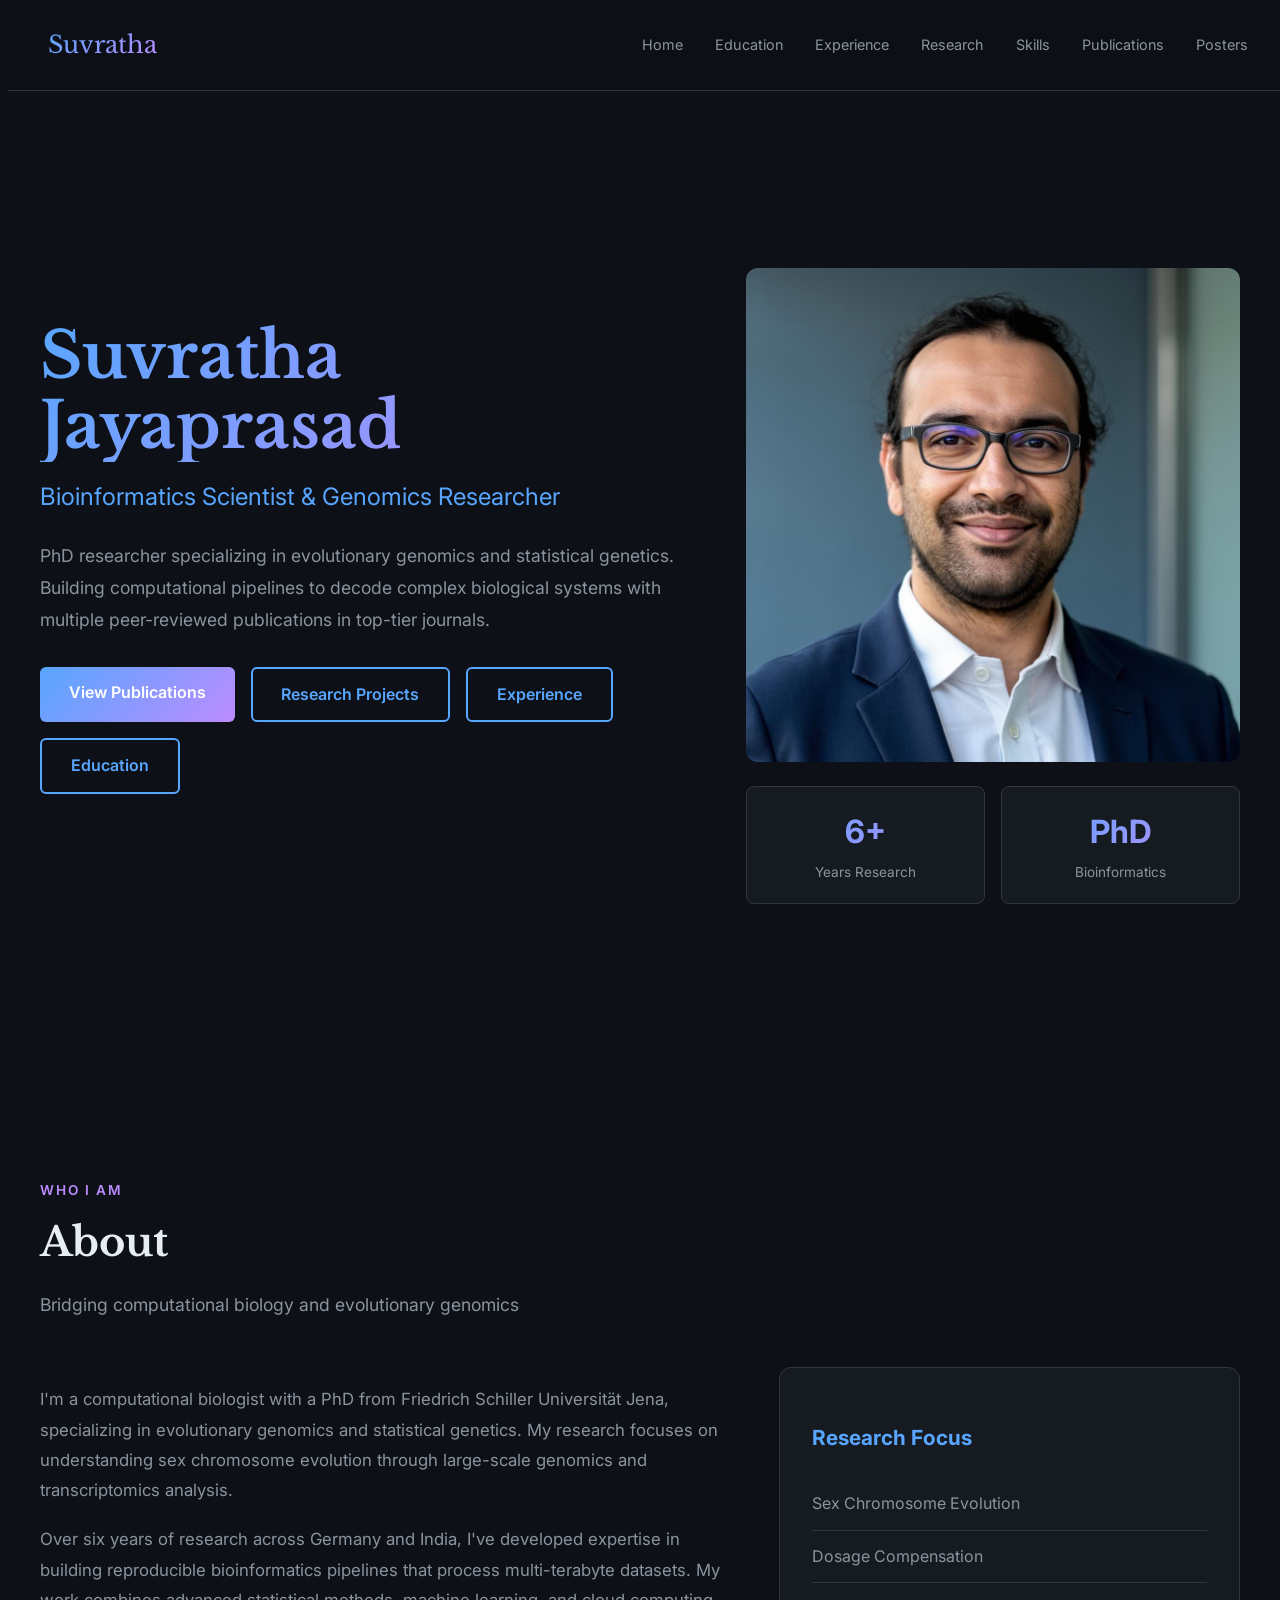
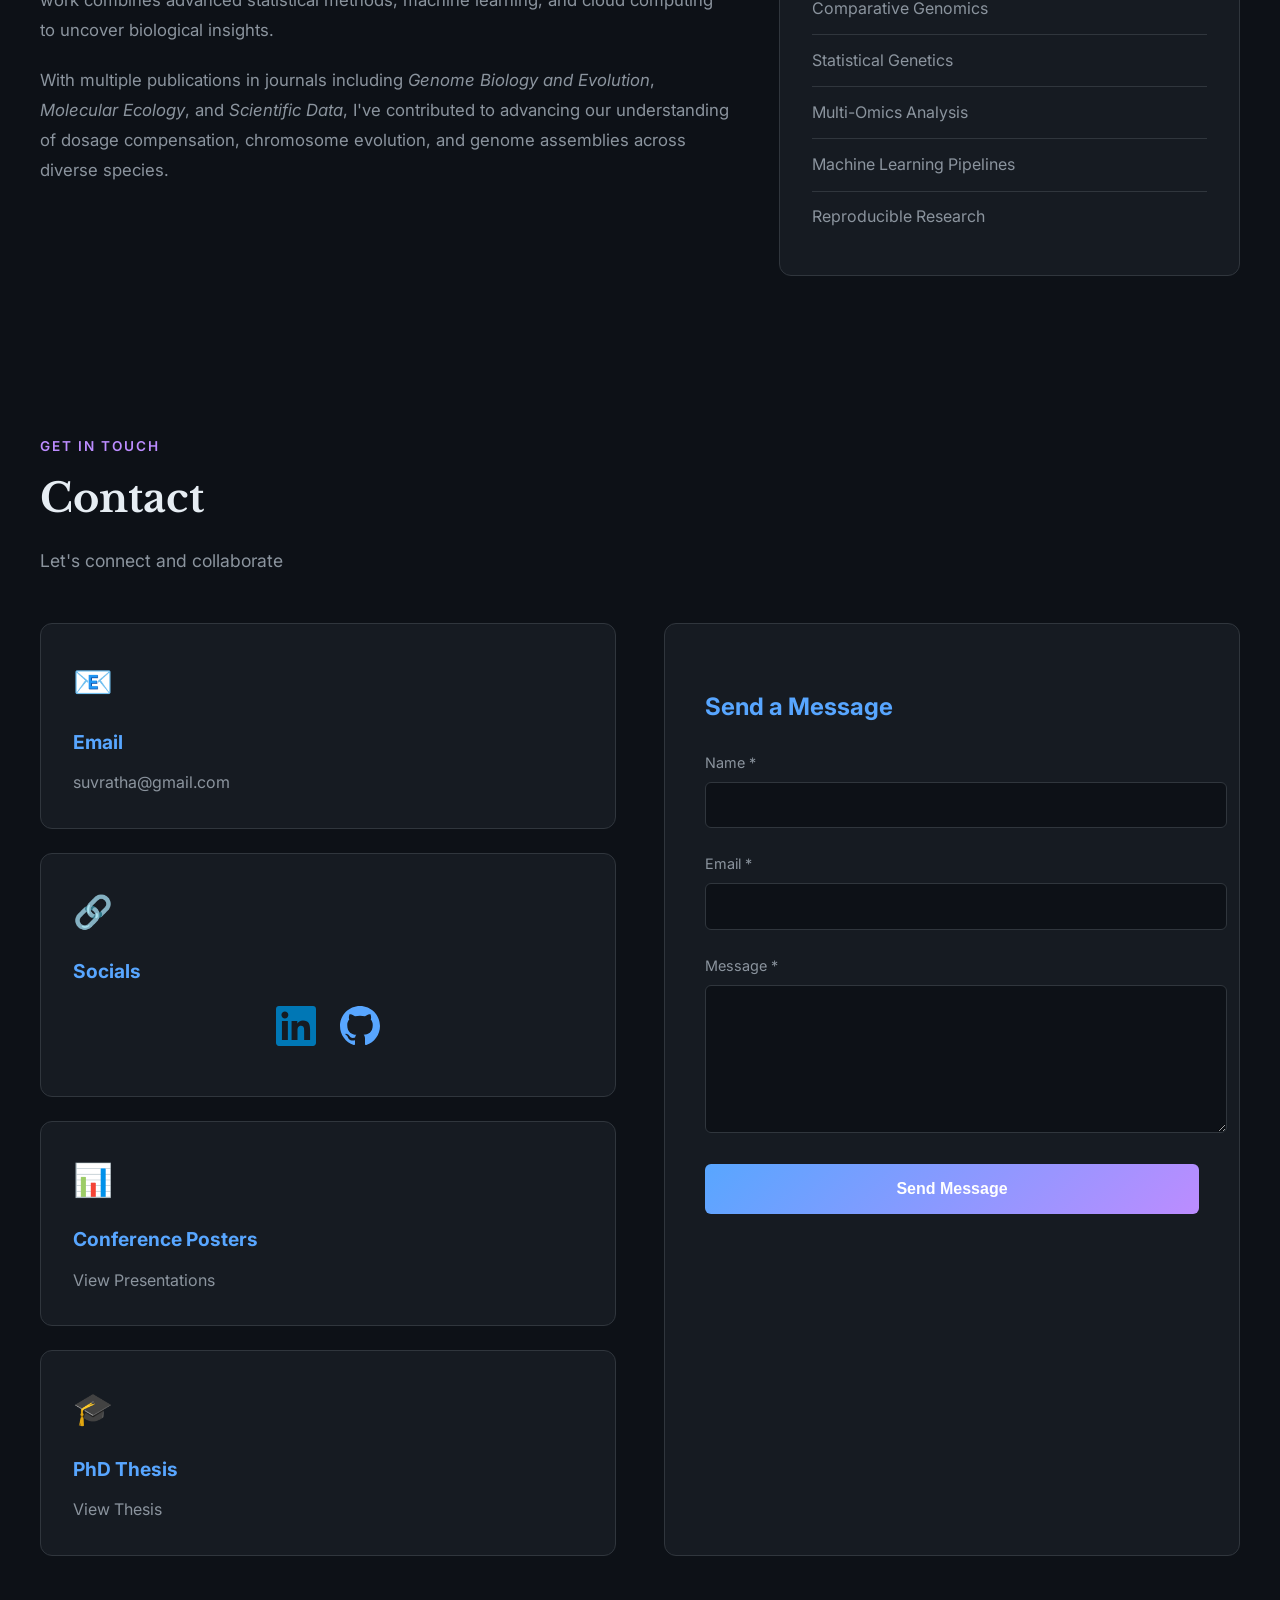
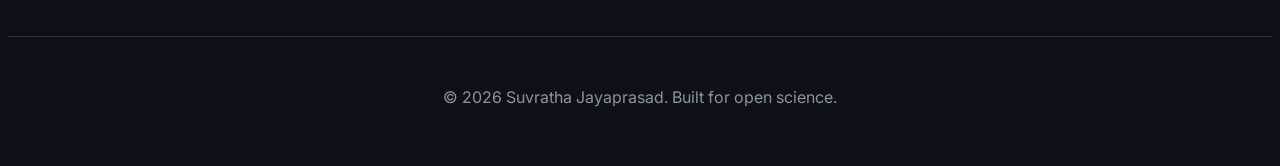
==== commit b0c06bcb: "Bug fixes" ====
--- a/index.html
+++ b/index.html
@@ -5,398 +5,6 @@
     <meta name="viewport" content="width=device-width, initial-scale=1.0">
     <title>Suvratha Jayaprasad - Bioinformatics Scientist</title>
     <link href="https://fonts.googleapis.com/css2?family=Inter:wght@300;400;600;700&family=Libre+Baskerville:wght@700&display=swap" rel="stylesheet">
-    <style>
-        * {
-            margin: 0;
-            padding: 0;
-            box-sizing: border-box;
-        }
-        :root {
-            --bg-dark: #0d1117;
-            --bg-card: #161b22;
-            --accent-blue: #58a6ff;
-            --accent-purple: #bc8cff;
-            --text-primary: #e6edf3;
-            --text-secondary: #8b949e;
-            --border: #30363d;
-            --gradient: linear-gradient(135deg, #58a6ff 0%, #bc8cff 100%);
-        }
-        body {
-            background: var(--bg-dark);
-            color: var(--text-primary);
-            font-family: 'Inter', sans-serif;
-            line-height: 1.6;
-        }
-        /* Navigation */
-        .navbar {
-            position: fixed;
-            top: 0;
-            width: 100%;
-            background: rgba(13, 17, 23, 0.8);
-            backdrop-filter: blur(12px);
-            border-bottom: 1px solid var(--border);
-            z-index: 100;
-        }
-        .nav-container {
-            max-width: 1200px;
-            margin: 0 auto;
-            padding: 1rem 2rem;
-            display: flex;
-            justify-content: space-between;
-            align-items: center;
-        }
-        .brand {
-            font-family: 'Libre Baskerville', serif;
-            font-size: 1.5rem;
-            background: var(--gradient);
-            -webkit-background-clip: text;
-            -webkit-text-fill-color: transparent;
-            background-clip: text;
-            text-decoration: none;
-        }
-        .nav-links {
-            display: flex;
-            gap: 2rem;
-            list-style: none;
-        }
-        .nav-links a {
-            color: var(--text-secondary);
-            text-decoration: none;
-            font-size: 0.9rem;
-            transition: color 0.3s;
-        }
-        .nav-links a:hover {
-            color: var(--accent-blue);
-        }
-        /* Hero Section */
-        .hero {
-            min-height: 100vh;
-            display: flex;
-            align-items: center;
-            padding: 8rem 2rem 4rem;
-            max-width: 1200px;
-            margin: 0 auto;
-        }
-        .hero-grid {
-            display: grid;
-            grid-template-columns: 1.3fr 1fr;
-            gap: 4rem;
-            width: 100%;
-        }
-        .hero-content h1 {
-            font-family: 'Libre Baskerville', serif;
-            font-size: 4rem;
-            line-height: 1.1;
-            margin-bottom: 1rem;
-            background: var(--gradient);
-            -webkit-background-clip: text;
-            -webkit-text-fill-color: transparent;
-            background-clip: text;
-        }
-        .hero-subtitle {
-            font-size: 1.5rem;
-            color: var(--accent-blue);
-            margin-bottom: 1.5rem;
-        }
-        .hero-bio {
-            color: var(--text-secondary);
-            font-size: 1.1rem;
-            line-height: 1.8;
-            margin-bottom: 2rem;
-        }
-        .hero-actions {
-            display: flex;
-            gap: 1rem;
-            flex-wrap: wrap;
-        }
-        .btn {
-            padding: 0.8rem 1.8rem;
-            border-radius: 6px;
-            text-decoration: none;
-            font-weight: 600;
-            transition: all 0.3s;
-            display: inline-block;
-        }
-        .btn-primary {
-            background: var(--gradient);
-            color: white;
-        }
-        .btn-primary:hover {
-            transform: translateY(-2px);
-            box-shadow: 0 8px 24px rgba(88, 166, 255, 0.3);
-        }
-        .btn-outline {
-            border: 2px solid var(--accent-blue);
-            color: var(--accent-blue);
-        }
-        .btn-outline:hover {
-            background: var(--accent-blue);
-            color: white;
-        }
-        .hero-image-section {
-            display: flex;
-            flex-direction: column;
-            gap: 1.5rem;
-        }
-        .profile-img {
-            width: 100%;
-            aspect-ratio: 1;
-            border-radius: 12px;
-            background: var(--gradient);
-            object-fit: cover;
-        }
-        .stats-grid {
-            display: grid;
-            grid-template-columns: repeat(2, 1fr);
-            gap: 1rem;
-        }
-        .stat-box {
-            background: var(--bg-card);
-            border: 1px solid var(--border);
-            border-radius: 8px;
-            padding: 1.2rem;
-            text-align: center;
-        }
-        .stat-number {
-            font-size: 2rem;
-            font-weight: 700;
-            background: var(--gradient);
-            -webkit-background-clip: text;
-            -webkit-text-fill-color: transparent;
-            background-clip: text;
-        }
-        .stat-label {
-            color: var(--text-secondary);
-            font-size: 0.85rem;
-            margin-top: 0.3rem;
-        }
-        /* Section */
-        section {
-            padding: 5rem 2rem;
-            max-width: 1200px;
-            margin: 0 auto;
-        }
-        .section-header {
-            margin-bottom: 3rem;
-        }
-        .section-label {
-            color: var(--accent-purple);
-            font-size: 0.85rem;
-            text-transform: uppercase;
-            letter-spacing: 2px;
-            font-weight: 600;
-        }
-        .section-title {
-            font-family: 'Libre Baskerville', serif;
-            font-size: 2.5rem;
-            margin: 0.5rem 0 1rem;
-        }
-        .section-desc {
-            color: var(--text-secondary);
-            font-size: 1.1rem;
-        }
-        /* About */
-        .about-content {
-            display: grid;
-            grid-template-columns: 1.5fr 1fr;
-            gap: 3rem;
-        }
-        .about-text {
-            color: var(--text-secondary);
-            font-size: 1.05rem;
-            line-height: 1.8;
-        }
-        .about-text p {
-            margin-bottom: 1.2rem;
-        }
-        .expertise-box {
-            background: var(--bg-card);
-            border: 1px solid var(--border);
-            border-radius: 12px;
-            padding: 2rem;
-        }
-        .expertise-box h3 {
-            font-size: 1.3rem;
-            margin-bottom: 1.5rem;
-            color: var(--accent-blue);
-        }
-        .expertise-item {
-            padding: 0.8rem 0;
-            border-bottom: 1px solid var(--border);
-            color: var(--text-secondary);
-        }
-        .expertise-item:last-child {
-            border-bottom: none;
-        }
-        /* Contact Form */
-        .contact-content {
-            display: grid;
-            grid-template-columns: 1fr 1fr;
-            gap: 3rem;
-        }
-        .contact-info {
-            display: grid;
-            gap: 1.5rem;
-        }
-        .contact-card {
-            background: var(--bg-card);
-            border: 1px solid var(--border);
-            border-radius: 12px;
-            padding: 2rem;
-            transition: all 0.3s;
-        }
-        .contact-card:hover {
-            border-color: var(--accent-blue);
-            transform: translateY(-4px);
-        }
-        .contact-icon {
-            font-size: 2rem;
-            margin-bottom: 1rem;
-        }
-        .contact-card h3 {
-            font-size: 1.2rem;
-            margin-bottom: 0.8rem;
-            color: var(--accent-blue);
-        }
-        .contact-card a {
-            color: var(--text-secondary);
-            text-decoration: none;
-            transition: color 0.3s;
-        }
-        .contact-card a:hover {
-            color: var(--accent-blue);
-        }
-        .contact-form {
-            background: var(--bg-card);
-            border: 1px solid var(--border);
-            border-radius: 12px;
-            padding: 2.5rem;
-        }
-        .contact-form h3 {
-            font-size: 1.5rem;
-            margin-bottom: 1.5rem;
-            color: var(--accent-blue);
-        }
-        .form-group {
-            margin-bottom: 1.5rem;
-        }
-        .form-group label {
-            display: block;
-            margin-bottom: 0.5rem;
-            color: var(--text-secondary);
-            font-size: 0.9rem;
-        }
-        .form-group input,
-        .form-group textarea {
-            width: 100%;
-            padding: 0.8rem;
-            background: var(--bg-dark);
-            border: 1px solid var(--border);
-            border-radius: 6px;
-            color: var(--text-primary);
-            font-family: 'Inter', sans-serif;
-            font-size: 0.95rem;
-            transition: border-color 0.3s;
-        }
-        .form-group input:focus,
-        .form-group textarea:focus {
-            outline: none;
-            border-color: var(--accent-blue);
-        }
-        .form-group textarea {
-            resize: vertical;
-            min-height: 120px;
-        }
-        .form-submit {
-            width: 100%;
-            padding: 1rem;
-            background: var(--gradient);
-            color: white;
-            border: none;
-            border-radius: 6px;
-            font-weight: 600;
-            font-size: 1rem;
-            cursor: pointer;
-            transition: all 0.3s;
-        }
-        .form-submit:hover {
-            transform: translateY(-2px);
-            box-shadow: 0 8px 24px rgba(88, 166, 255, 0.3);
-        }
-        .form-message {
-            margin-top: 1rem;
-            padding: 1rem;
-            border-radius: 6px;
-            display: none;
-        }
-        .form-message.success {
-            background: rgba(46, 160, 67, 0.1);
-            border: 1px solid rgba(46, 160, 67, 0.3);
-            color: #3fb950;
-        }
-        .form-message.error {
-            background: rgba(248, 81, 73, 0.1);
-            border: 1px solid rgba(248, 81, 73, 0.3);
-            color: #f85149;
-        }
-        /* Footer */
-        footer {
-            text-align: center;
-            padding: 2rem;
-            border-top: 1px solid var(--border);
-            color: var(--text-secondary);
-        }
-        /* Mobile Menu */
-        .menu-btn {
-            display: none;
-            background: none;
-            border: none;
-            color: var(--text-primary);
-            font-size: 1.5rem;
-            cursor: pointer;
-        }
-        /* Responsive */
-        @media (max-width: 968px) {
-            .hero-grid {
-                grid-template-columns: 1fr;
-            }
-            .hero-content h1 {
-                font-size: 3rem;
-            }
-            .about-content,
-            .contact-content {
-                grid-template-columns: 1fr;
-            }
-            .nav-links {
-                display: none;
-            }
-            .menu-btn {
-                display: block;
-            }
-            .nav-links.active {
-                display: flex;
-                flex-direction: column;
-                position: absolute;
-                top: 100%;
-                left: 0;
-                right: 0;
-                background: var(--bg-dark);
-                border-top: 1px solid var(--border);
-                padding: 1rem 2rem;
-            }
-        }
-        @media (max-width: 640px) {
-            .hero-content h1 {
-                font-size: 2.2rem;
-            }
-            .section-title {
-                font-size: 2rem;
-            }
-            .hero-actions {
-                flex-direction: column;
-            }
-        }
-    </style>
 <link rel="stylesheet" href="styles.css">
 </head>
 <body>
--- a/styles.css
+++ b/styles.css
@@ -1,245 +1,392 @@
-* {
-    margin: 0;
-    padding: 0;
-    box-sizing: border-box;
-}
-
-:root {
-    --bg-dark: #0d1117;
-    --bg-card: #161b22;
-    --bg-card-hover: #1a212c;
-    --accent-blue: #58a6ff;
-    --accent-purple: #bc8cff;
-    --accent-purple-hover: #d6a8ff;
-    --text-primary: #e6edf3;
-    --text-secondary: #8b949e;
-    --text-tertiary: #6e7681;
-    --border: #30363d;
-    --border-light: rgba(48, 54, 61, 0.3);
-    --gradient: linear-gradient(135deg, #58a6ff 0%, #bc8cff 100%);
-    --gradient-hover: linear-gradient(135deg, #6cb7ff 0%, #d6a8ff 100%);
-    --shadow-sm: 0 2px 8px rgba(0, 0, 0, 0.1);
-    --shadow-md: 0 4px 16px rgba(0, 0, 0, 0.15);
-    --shadow-lg: 0 8px 24px rgba(0, 0, 0, 0.2);
-    --radius-sm: 4px;
-    --radius-md: 6px;
-    --radius-lg: 8px;
-    --radius-xl: 12px;
-    --transition-fast: 0.15s ease;
-    --transition-mid: 0.25s ease;
-    --transition-slow: 0.35s ease;
-}
-
-body {
-    background: var(--bg-dark);
-    color: var(--text-primary);
-    font-family: 'Inter', sans-serif;
-    line-height: 1.7;
-    font-size: 16px;
-
-/* Typography refinements */
-h1, h2, h3, h4, h5, h6 {
-    font-family: 'Libre Baskerville', serif;
-    font-weight: 700;
-    line-height: 1.2;
-    letter-spacing: -0.25px;
-    color: var(--text-primary);
-
-h1 { font-size: 2.8rem; }
-h2 { font-size: 2.25rem; }
-h3 { font-size: 1.75rem; }
-h4 { font-size: 1.4rem; }
-h5 { font-size: 1.25rem; }
-h6 { font-size: 1.1rem; }
-
-p {
-    margin-bottom: 1.2rem;
-    line-height: 1.7;
-
-a {
-    color: var(--accent-blue);
-    text-decoration: none;
-    transition: color var(--transition-mid), border-color var(--transition-mid);
-    border-bottom: 1px solid transparent;
-
-a:hover {
-    color: var(--accent-purple);
-    border-bottom-color: var(--accent-purple);
-
-a:active {
-    color: var(--accent-blue);
-
-/* Layout improvements */
-.page-content {
-    padding: 9rem 2.5rem 5rem;
-    max-width: 1300px;
-    margin: 0 auto;
-
-.section-header {
-    margin-bottom: 3.5rem;
-    text-align: center;
-
-.section-label {
-    color: var(--accent-purple);
-    font-size: 0.85rem;
-    text-transform: uppercase;
-    letter-spacing: 2px;
-    font-weight: 600;
-    display: inline-block;
-    padding: 0.25rem 0.75rem;
-    background: rgba(188, 140, 255, 0.1);
-    border: 1px solid rgba(188, 140, 255, 0.2);
-    border-radius: var(--radius-sm);
-
-.section-title {
-    font-size: 2.5rem;
-    margin: 0.75rem 0 1.25rem;
-    background: var(--gradient);
-    -webkit-background-clip: text;
-    -webkit-text-fill-color: transparent;
-    background-clip: text;
-
-.section-desc {
-    color: var(--text-secondary);
-    font-size: 1.15rem;
-    max-width: 600px;
-    margin: 0 auto 2rem;
-    line-height: 1.8;
-
-/* Section dividers */
-.section-divider {
-    height: 1px;
-    background: linear-gradient(90deg, transparent, var(--border-light), transparent);
-    margin: 3rem 0;
-    position: relative;
-
-.section-divider::after {
-    content: '';
-    position: absolute;
-    left: 50%;
-    transform: translateX(-50%);
-    bottom: 0;
-    width: 12px;
-    height: 12px;
-    background: var(--accent-purple);
-    border-radius: 50%;
-    border: 2px solid var(--bg-dark);
-
-/* Enhanced Navigation */
-.navbar {
-    position: fixed;
-    top: 0;
-    width: 100%;
-    background: rgba(13, 17, 23, 0.85);
-    backdrop-filter: blur(18px);
-    border-bottom: 1px solid var(--border-light);
-    z-index: 1000;
-    padding: 0.75rem 0;
-    transition: background-color var(--transition-mid);
-
-.navbar.scrolled {
-    background: rgba(13, 17, 23, 0.95);
-
-.nav-container {
-    max-width: 1300px;
-    margin: 0 auto;
-    padding: 0 2rem;
-    display: flex;
-    justify-content: space-between;
-    align-items: center;
-
-.brand {
-    font-family: 'Libre Baskerville', serif;
-    font-size: 1.75rem;
-    background: var(--gradient);
-    -webkit-background-clip: text;
-    -webkit-text-fill-color: transparent;
-    background-clip: text;
-    text-decoration: none;
-    padding: 0.25rem 0;
-    transition: all var(--transition-mid);
-
-.brand:hover {
-    -webkit-background-clip: text;
-    -webkit-text-fill-color: transparent;
-    transform: scale(1.02);
-
-.nav-links {
-    display: flex;
-    gap: 2.5rem;
-    list-style: none;
-    align-items: center;
-
-.nav-links a {
-    color: var(--text-secondary);
-    text-decoration: none;
-    font-size: 0.95rem;
-    font-weight: 500;
-    position: relative;
-    padding: 0.25rem 0;
-    transition: all var(--transition-mid);
-
-.nav-links a::after {
-    content: '';
-    position: absolute;
-    bottom: 0;
-    left: 0;
-    width: 0;
-    height: 2px;
-    background: var(--gradient);
-    transition: width var(--transition-mid);
-
-.nav-links a:hover::after,
-.nav-links a.active::after {
-    width: 100%;
-
-.nav-links a:hover {
-    color: var(--accent-blue);
-
-.nav-links a.active {
-    color: var(--accent-blue);
-    font-weight: 600;
-
-.menu-btn {
-    display: none;
-    background: none;
-    border: none;
-    color: var(--text-primary);
-    font-size: 1.75rem;
-    cursor: pointer;
-    padding: 0.5rem;
-    transition: color var(--transition-mid);
-
-.menu-btn:hover {
-    color: var(--accent-blue);
-
-/* Enhanced Hero Section */
-.hero {
-    min-height: 100vh;
-    display: flex;
-    align-items: center;
-    padding: 9rem 2rem 6rem;
-    max-width: 1300px;
-    margin: 0 auto;
-    position: relative;
-    overflow: hidden;
-
-.hero::before {
-    content: '';
-    position: absolute;
-    top: 0;
-    left: 0;
-    width: 100%;
-    height: 100%;
-    background: radial-gradient(circle at 20% 80%, rgba(88, 166, 255, 0.08) 0%, transparent 40%);
-    pointer-events: none;
-
-.hero-grid {
-    display: grid;
-    grid-template-columns: 1.35fr 1fr;
-    gap: 4.5rem;
-    width: 100%;
-    position: relative;
-    z-index: 2;
-
-.hero-content h1 {
+    <style>
+        * {
+            margin: 0;
+            padding: 0;
+            box-sizing: border-box;
+        }
+        :root {
+            --bg-dark: #0d1117;
+            --bg-card: #161b22;
+            --accent-blue: #58a6ff;
+            --accent-purple: #bc8cff;
+            --text-primary: #e6edf3;
+            --text-secondary: #8b949e;
+            --border: #30363d;
+            --gradient: linear-gradient(135deg, #58a6ff 0%, #bc8cff 100%);
+        }
+        body {
+            background: var(--bg-dark);
+            color: var(--text-primary);
+            font-family: 'Inter', sans-serif;
+            line-height: 1.6;
+        }
+        /* Navigation */
+        .navbar {
+            position: fixed;
+            top: 0;
+            width: 100%;
+            background: rgba(13, 17, 23, 0.8);
+            backdrop-filter: blur(12px);
+            border-bottom: 1px solid var(--border);
+            z-index: 100;
+        }
+        .nav-container {
+            max-width: 1200px;
+            margin: 0 auto;
+            padding: 1rem 2rem;
+            display: flex;
+            justify-content: space-between;
+            align-items: center;
+        }
+        .brand {
+            font-family: 'Libre Baskerville', serif;
+            font-size: 1.5rem;
+            background: var(--gradient);
+            -webkit-background-clip: text;
+            -webkit-text-fill-color: transparent;
+            background-clip: text;
+            text-decoration: none;
+        }
+        .nav-links {
+            display: flex;
+            gap: 2rem;
+            list-style: none;
+        }
+        .nav-links a {
+            color: var(--text-secondary);
+            text-decoration: none;
+            font-size: 0.9rem;
+            transition: color 0.3s;
+        }
+        .nav-links a:hover {
+            color: var(--accent-blue);
+        }
+        /* Hero Section */
+        .hero {
+            min-height: 100vh;
+            display: flex;
+            align-items: center;
+            padding: 8rem 2rem 4rem;
+            max-width: 1200px;
+            margin: 0 auto;
+        }
+        .hero-grid {
+            display: grid;
+            grid-template-columns: 1.3fr 1fr;
+            gap: 4rem;
+            width: 100%;
+        }
+        .hero-content h1 {
+            font-family: 'Libre Baskerville', serif;
+            font-size: 4rem;
+            line-height: 1.1;
+            margin-bottom: 1rem;
+            background: var(--gradient);
+            -webkit-background-clip: text;
+            -webkit-text-fill-color: transparent;
+            background-clip: text;
+        }
+        .hero-subtitle {
+            font-size: 1.5rem;
+            color: var(--accent-blue);
+            margin-bottom: 1.5rem;
+        }
+        .hero-bio {
+            color: var(--text-secondary);
+            font-size: 1.1rem;
+            line-height: 1.8;
+            margin-bottom: 2rem;
+        }
+        .hero-actions {
+            display: flex;
+            gap: 1rem;
+            flex-wrap: wrap;
+        }
+        .btn {
+            padding: 0.8rem 1.8rem;
+            border-radius: 6px;
+            text-decoration: none;
+            font-weight: 600;
+            transition: all 0.3s;
+            display: inline-block;
+        }
+        .btn-primary {
+            background: var(--gradient);
+            color: white;
+        }
+        .btn-primary:hover {
+            transform: translateY(-2px);
+            box-shadow: 0 8px 24px rgba(88, 166, 255, 0.3);
+        }
+        .btn-outline {
+            border: 2px solid var(--accent-blue);
+            color: var(--accent-blue);
+        }
+        .btn-outline:hover {
+            background: var(--accent-blue);
+            color: white;
+        }
+        .hero-image-section {
+            display: flex;
+            flex-direction: column;
+            gap: 1.5rem;
+        }
+        .profile-img {
+            width: 100%;
+            aspect-ratio: 1;
+            border-radius: 12px;
+            background: var(--gradient);
+            object-fit: cover;
+        }
+        .stats-grid {
+            display: grid;
+            grid-template-columns: repeat(2, 1fr);
+            gap: 1rem;
+        }
+        .stat-box {
+            background: var(--bg-card);
+            border: 1px solid var(--border);
+            border-radius: 8px;
+            padding: 1.2rem;
+            text-align: center;
+        }
+        .stat-number {
+            font-size: 2rem;
+            font-weight: 700;
+            background: var(--gradient);
+            -webkit-background-clip: text;
+            -webkit-text-fill-color: transparent;
+            background-clip: text;
+        }
+        .stat-label {
+            color: var(--text-secondary);
+            font-size: 0.85rem;
+            margin-top: 0.3rem;
+        }
+        /* Section */
+        section {
+            padding: 5rem 2rem;
+            max-width: 1200px;
+            margin: 0 auto;
+        }
+        .section-header {
+            margin-bottom: 3rem;
+        }
+        .section-label {
+            color: var(--accent-purple);
+            font-size: 0.85rem;
+            text-transform: uppercase;
+            letter-spacing: 2px;
+            font-weight: 600;
+        }
+        .section-title {
+            font-family: 'Libre Baskerville', serif;
+            font-size: 2.5rem;
+            margin: 0.5rem 0 1rem;
+        }
+        .section-desc {
+            color: var(--text-secondary);
+            font-size: 1.1rem;
+        }
+        /* About */
+        .about-content {
+            display: grid;
+            grid-template-columns: 1.5fr 1fr;
+            gap: 3rem;
+        }
+        .about-text {
+            color: var(--text-secondary);
+            font-size: 1.05rem;
+            line-height: 1.8;
+        }
+        .about-text p {
+            margin-bottom: 1.2rem;
+        }
+        .expertise-box {
+            background: var(--bg-card);
+            border: 1px solid var(--border);
+            border-radius: 12px;
+            padding: 2rem;
+        }
+        .expertise-box h3 {
+            font-size: 1.3rem;
+            margin-bottom: 1.5rem;
+            color: var(--accent-blue);
+        }
+        .expertise-item {
+            padding: 0.8rem 0;
+            border-bottom: 1px solid var(--border);
+            color: var(--text-secondary);
+        }
+        .expertise-item:last-child {
+            border-bottom: none;
+        }
+        /* Contact Form */
+        .contact-content {
+            display: grid;
+            grid-template-columns: 1fr 1fr;
+            gap: 3rem;
+        }
+        .contact-info {
+            display: grid;
+            gap: 1.5rem;
+        }
+        .contact-card {
+            background: var(--bg-card);
+            border: 1px solid var(--border);
+            border-radius: 12px;
+            padding: 2rem;
+            transition: all 0.3s;
+        }
+        .contact-card:hover {
+            border-color: var(--accent-blue);
+            transform: translateY(-4px);
+        }
+        .contact-icon {
+            font-size: 2rem;
+            margin-bottom: 1rem;
+        }
+        .contact-card h3 {
+            font-size: 1.2rem;
+            margin-bottom: 0.8rem;
+            color: var(--accent-blue);
+        }
+        .contact-card a {
+            color: var(--text-secondary);
+            text-decoration: none;
+            transition: color 0.3s;
+        }
+        .contact-card a:hover {
+            color: var(--accent-blue);
+        }
+        .contact-form {
+            background: var(--bg-card);
+            border: 1px solid var(--border);
+            border-radius: 12px;
+            padding: 2.5rem;
+        }
+        .contact-form h3 {
+            font-size: 1.5rem;
+            margin-bottom: 1.5rem;
+            color: var(--accent-blue);
+        }
+        .form-group {
+            margin-bottom: 1.5rem;
+        }
+        .form-group label {
+            display: block;
+            margin-bottom: 0.5rem;
+            color: var(--text-secondary);
+            font-size: 0.9rem;
+        }
+        .form-group input,
+        .form-group textarea {
+            width: 100%;
+            padding: 0.8rem;
+            background: var(--bg-dark);
+            border: 1px solid var(--border);
+            border-radius: 6px;
+            color: var(--text-primary);
+            font-family: 'Inter', sans-serif;
+            font-size: 0.95rem;
+            transition: border-color 0.3s;
+        }
+        .form-group input:focus,
+        .form-group textarea:focus {
+            outline: none;
+            border-color: var(--accent-blue);
+        }
+        .form-group textarea {
+            resize: vertical;
+            min-height: 120px;
+        }
+        .form-submit {
+            width: 100%;
+            padding: 1rem;
+            background: var(--gradient);
+            color: white;
+            border: none;
+            border-radius: 6px;
+            font-weight: 600;
+            font-size: 1rem;
+            cursor: pointer;
+            transition: all 0.3s;
+        }
+        .form-submit:hover {
+            transform: translateY(-2px);
+            box-shadow: 0 8px 24px rgba(88, 166, 255, 0.3);
+        }
+        .form-message {
+            margin-top: 1rem;
+            padding: 1rem;
+            border-radius: 6px;
+            display: none;
+        }
+        .form-message.success {
+            background: rgba(46, 160, 67, 0.1);
+            border: 1px solid rgba(46, 160, 67, 0.3);
+            color: #3fb950;
+        }
+        .form-message.error {
+            background: rgba(248, 81, 73, 0.1);
+            border: 1px solid rgba(248, 81, 73, 0.3);
+            color: #f85149;
+        }
+        /* Footer */
+        footer {
+            text-align: center;
+            padding: 2rem;
+            border-top: 1px solid var(--border);
+            color: var(--text-secondary);
+        }
+        /* Mobile Menu */
+        .menu-btn {
+            display: none;
+            background: none;
+            border: none;
+            color: var(--text-primary);
+            font-size: 1.5rem;
+            cursor: pointer;
+        }
+        /* Responsive */
+        @media (max-width: 968px) {
+            .hero-grid {
+                grid-template-columns: 1fr;
+            }
+            .hero-content h1 {
+                font-size: 3rem;
+            }
+            .about-content,
+            .contact-content {
+                grid-template-columns: 1fr;
+            }
+            .nav-links {
+                display: none;
+            }
+            .menu-btn {
+                display: block;
+            }
+            .nav-links.active {
+                display: flex;
+                flex-direction: column;
+                position: absolute;
+                top: 100%;
+                left: 0;
+                right: 0;
+                background: var(--bg-dark);
+                border-top: 1px solid var(--border);
+                padding: 1rem 2rem;
+            }
+        }
+        @media (max-width: 640px) {
+            .hero-content h1 {
+                font-size: 2.2rem;
+            }
+            .section-title {
+                font-size: 2rem;
+            }
+            .hero-actions {
+                flex-direction: column;
+            }
+        }
+    </style>
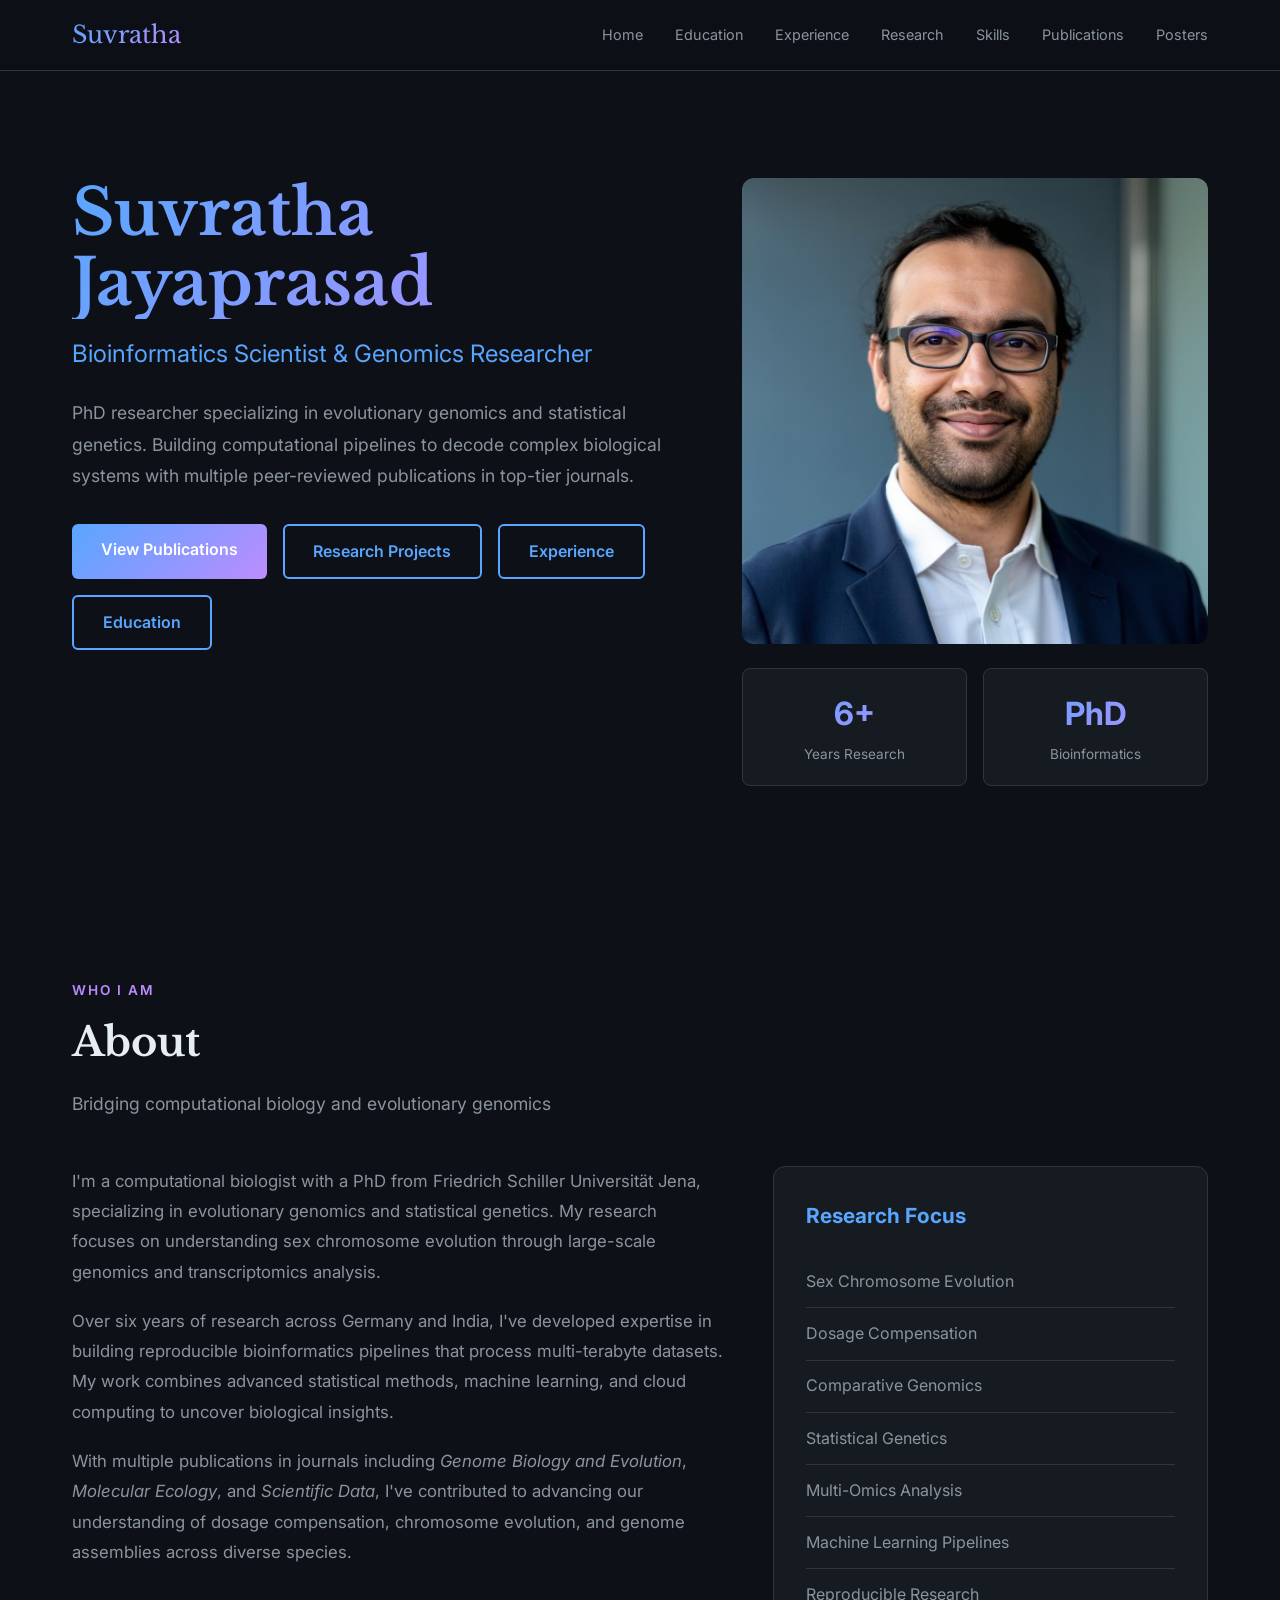
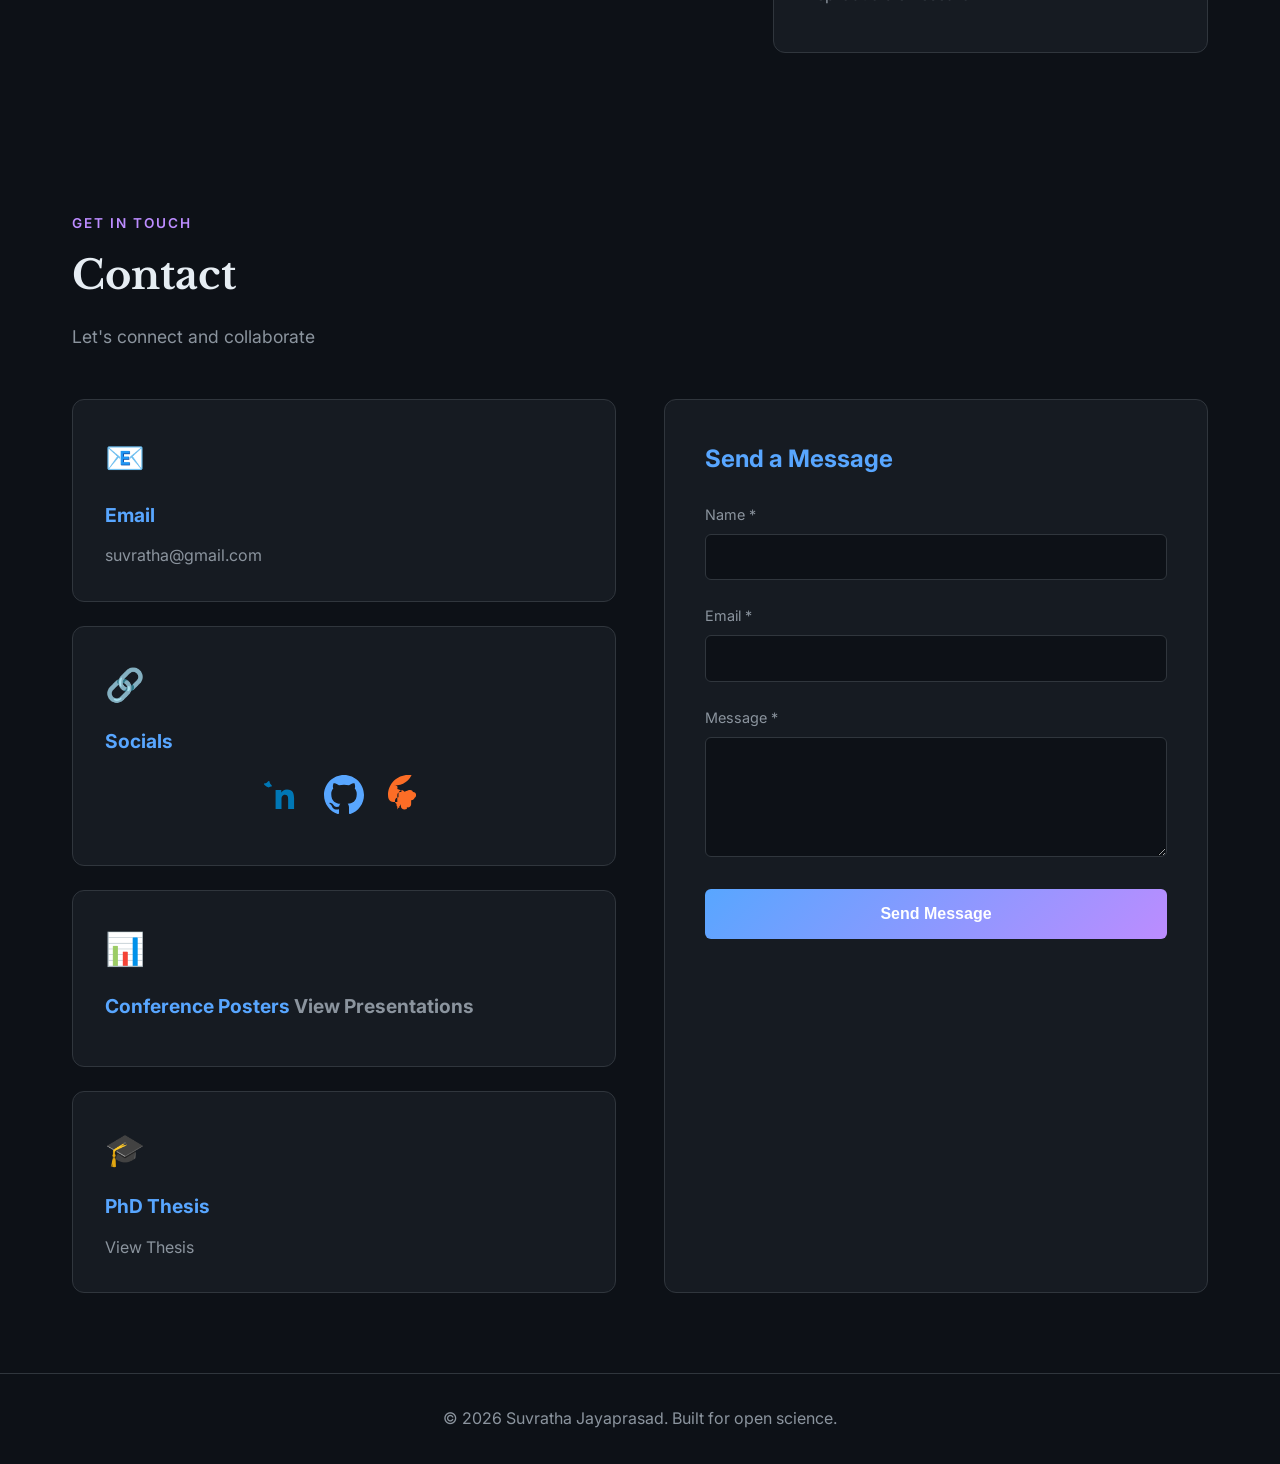
==== commit 74ef51dc: "Bug fixes" ====
--- a/index.html
+++ b/index.html
@@ -5,7 +5,398 @@
     <meta name="viewport" content="width=device-width, initial-scale=1.0">
     <title>Suvratha Jayaprasad - Bioinformatics Scientist</title>
     <link href="https://fonts.googleapis.com/css2?family=Inter:wght@300;400;600;700&family=Libre+Baskerville:wght@700&display=swap" rel="stylesheet">
-<link rel="stylesheet" href="styles.css">
+    <style>
+        * {
+            margin: 0;
+            padding: 0;
+            box-sizing: border-box;
+        }
+        :root {
+            --bg-dark: #0d1117;
+            --bg-card: #161b22;
+            --accent-blue: #58a6ff;
+            --accent-purple: #bc8cff;
+            --text-primary: #e6edf3;
+            --text-secondary: #8b949e;
+            --border: #30363d;
+            --gradient: linear-gradient(135deg, #58a6ff 0%, #bc8cff 100%);
+        }
+        body {
+            background: var(--bg-dark);
+            color: var(--text-primary);
+            font-family: 'Inter', sans-serif;
+            line-height: 1.6;
+        }
+        /* Navigation */
+        .navbar {
+            position: fixed;
+            top: 0;
+            width: 100%;
+            background: rgba(13, 17, 23, 0.8);
+            backdrop-filter: blur(12px);
+            border-bottom: 1px solid var(--border);
+            z-index: 100;
+        }
+        .nav-container {
+            max-width: 1200px;
+            margin: 0 auto;
+            padding: 1rem 2rem;
+            display: flex;
+            justify-content: space-between;
+            align-items: center;
+        }
+        .brand {
+            font-family: 'Libre Baskerville', serif;
+            font-size: 1.5rem;
+            background: var(--gradient);
+            -webkit-background-clip: text;
+            -webkit-text-fill-color: transparent;
+            background-clip: text;
+            text-decoration: none;
+        }
+        .nav-links {
+            display: flex;
+            gap: 2rem;
+            list-style: none;
+        }
+        .nav-links a {
+            color: var(--text-secondary);
+            text-decoration: none;
+            font-size: 0.9rem;
+            transition: color 0.3s;
+        }
+        .nav-links a:hover {
+            color: var(--accent-blue);
+        }
+        /* Hero Section */
+        .hero {
+            min-height: 100vh;
+            display: flex;
+            align-items: center;
+            padding: 8rem 2rem 4rem;
+            max-width: 1200px;
+            margin: 0 auto;
+        }
+        .hero-grid {
+            display: grid;
+            grid-template-columns: 1.3fr 1fr;
+            gap: 4rem;
+            width: 100%;
+        }
+        .hero-content h1 {
+            font-family: 'Libre Baskerville', serif;
+            font-size: 4rem;
+            line-height: 1.1;
+            margin-bottom: 1rem;
+            background: var(--gradient);
+            -webkit-background-clip: text;
+            -webkit-text-fill-color: transparent;
+            background-clip: text;
+        }
+        .hero-subtitle {
+            font-size: 1.5rem;
+            color: var(--accent-blue);
+            margin-bottom: 1.5rem;
+        }
+        .hero-bio {
+            color: var(--text-secondary);
+            font-size: 1.1rem;
+            line-height: 1.8;
+            margin-bottom: 2rem;
+        }
+        .hero-actions {
+            display: flex;
+            gap: 1rem;
+            flex-wrap: wrap;
+        }
+        .btn {
+            padding: 0.8rem 1.8rem;
+            border-radius: 6px;
+            text-decoration: none;
+            font-weight: 600;
+            transition: all 0.3s;
+            display: inline-block;
+        }
+        .btn-primary {
+            background: var(--gradient);
+            color: white;
+        }
+        .btn-primary:hover {
+            transform: translateY(-2px);
+            box-shadow: 0 8px 24px rgba(88, 166, 255, 0.3);
+        }
+        .btn-outline {
+            border: 2px solid var(--accent-blue);
+            color: var(--accent-blue);
+        }
+        .btn-outline:hover {
+            background: var(--accent-blue);
+            color: white;
+        }
+        .hero-image-section {
+            display: flex;
+            flex-direction: column;
+            gap: 1.5rem;
+        }
+        .profile-img {
+            width: 100%;
+            aspect-ratio: 1;
+            border-radius: 12px;
+            background: var(--gradient);
+            object-fit: cover;
+        }
+        .stats-grid {
+            display: grid;
+            grid-template-columns: repeat(2, 1fr);
+            gap: 1rem;
+        }
+        .stat-box {
+            background: var(--bg-card);
+            border: 1px solid var(--border);
+            border-radius: 8px;
+            padding: 1.2rem;
+            text-align: center;
+        }
+        .stat-number {
+            font-size: 2rem;
+            font-weight: 700;
+            background: var(--gradient);
+            -webkit-background-clip: text;
+            -webkit-text-fill-color: transparent;
+            background-clip: text;
+        }
+        .stat-label {
+            color: var(--text-secondary);
+            font-size: 0.85rem;
+            margin-top: 0.3rem;
+        }
+        /* Section */
+        section {
+            padding: 5rem 2rem;
+            max-width: 1200px;
+            margin: 0 auto;
+        }
+        .section-header {
+            margin-bottom: 3rem;
+        }
+        .section-label {
+            color: var(--accent-purple);
+            font-size: 0.85rem;
+            text-transform: uppercase;
+            letter-spacing: 2px;
+            font-weight: 600;
+        }
+        .section-title {
+            font-family: 'Libre Baskerville', serif;
+            font-size: 2.5rem;
+            margin: 0.5rem 0 1rem;
+        }
+        .section-desc {
+            color: var(--text-secondary);
+            font-size: 1.1rem;
+        }
+        /* About */
+        .about-content {
+            display: grid;
+            grid-template-columns: 1.5fr 1fr;
+            gap: 3rem;
+        }
+        .about-text {
+            color: var(--text-secondary);
+            font-size: 1.05rem;
+            line-height: 1.8;
+        }
+        .about-text p {
+            margin-bottom: 1.2rem;
+        }
+        .expertise-box {
+            background: var(--bg-card);
+            border: 1px solid var(--border);
+            border-radius: 12px;
+            padding: 2rem;
+        }
+        .expertise-box h3 {
+            font-size: 1.3rem;
+            margin-bottom: 1.5rem;
+            color: var(--accent-blue);
+        }
+        .expertise-item {
+            padding: 0.8rem 0;
+            border-bottom: 1px solid var(--border);
+            color: var(--text-secondary);
+        }
+        .expertise-item:last-child {
+            border-bottom: none;
+        }
+        /* Contact Form */
+        .contact-content {
+            display: grid;
+            grid-template-columns: 1fr 1fr;
+            gap: 3rem;
+        }
+        .contact-info {
+            display: grid;
+            gap: 1.5rem;
+        }
+        .contact-card {
+            background: var(--bg-card);
+            border: 1px solid var(--border);
+            border-radius: 12px;
+            padding: 2rem;
+            transition: all 0.3s;
+        }
+        .contact-card:hover {
+            border-color: var(--accent-blue);
+            transform: translateY(-4px);
+        }
+        .contact-icon {
+            font-size: 2rem;
+            margin-bottom: 1rem;
+        }
+        .contact-card h3 {
+            font-size: 1.2rem;
+            margin-bottom: 0.8rem;
+            color: var(--accent-blue);
+        }
+        .contact-card a {
+            color: var(--text-secondary);
+            text-decoration: none;
+            transition: color 0.3s;
+        }
+        .contact-card a:hover {
+            color: var(--accent-blue);
+        }
+        .contact-form {
+            background: var(--bg-card);
+            border: 1px solid var(--border);
+            border-radius: 12px;
+            padding: 2.5rem;
+        }
+        .contact-form h3 {
+            font-size: 1.5rem;
+            margin-bottom: 1.5rem;
+            color: var(--accent-blue);
+        }
+        .form-group {
+            margin-bottom: 1.5rem;
+        }
+        .form-group label {
+            display: block;
+            margin-bottom: 0.5rem;
+            color: var(--text-secondary);
+            font-size: 0.9rem;
+        }
+        .form-group input,
+        .form-group textarea {
+            width: 100%;
+            padding: 0.8rem;
+            background: var(--bg-dark);
+            border: 1px solid var(--border);
+            border-radius: 6px;
+            color: var(--text-primary);
+            font-family: 'Inter', sans-serif;
+            font-size: 0.95rem;
+            transition: border-color 0.3s;
+        }
+        .form-group input:focus,
+        .form-group textarea:focus {
+            outline: none;
+            border-color: var(--accent-blue);
+        }
+        .form-group textarea {
+            resize: vertical;
+            min-height: 120px;
+        }
+        .form-submit {
+            width: 100%;
+            padding: 1rem;
+            background: var(--gradient);
+            color: white;
+            border: none;
+            border-radius: 6px;
+            font-weight: 600;
+            font-size: 1rem;
+            cursor: pointer;
+            transition: all 0.3s;
+        }
+        .form-submit:hover {
+            transform: translateY(-2px);
+            box-shadow: 0 8px 24px rgba(88, 166, 255, 0.3);
+        }
+        .form-message {
+            margin-top: 1rem;
+            padding: 1rem;
+            border-radius: 6px;
+            display: none;
+        }
+        .form-message.success {
+            background: rgba(46, 160, 67, 0.1);
+            border: 1px solid rgba(46, 160, 67, 0.3);
+            color: #3fb950;
+        }
+        .form-message.error {
+            background: rgba(248, 81, 73, 0.1);
+            border: 1px solid rgba(248, 81, 73, 0.3);
+            color: #f85149;
+        }
+        /* Footer */
+        footer {
+            text-align: center;
+            padding: 2rem;
+            border-top: 1px solid var(--border);
+            color: var(--text-secondary);
+        }
+        /* Mobile Menu */
+        .menu-btn {
+            display: none;
+            background: none;
+            border: none;
+            color: var(--text-primary);
+            font-size: 1.5rem;
+            cursor: pointer;
+        }
+        /* Responsive */
+        @media (max-width: 968px) {
+            .hero-grid {
+                grid-template-columns: 1fr;
+            }
+            .hero-content h1 {
+                font-size: 3rem;
+            }
+            .about-content,
+            .contact-content {
+                grid-template-columns: 1fr;
+            }
+            .nav-links {
+                display: none;
+            }
+            .menu-btn {
+                display: block;
+            }
+            .nav-links.active {
+                display: flex;
+                flex-direction: column;
+                position: absolute;
+                top: 100%;
+                left: 0;
+                right: 0;
+                background: var(--bg-dark);
+                border-top: 1px solid var(--border);
+                padding: 1rem 2rem;
+            }
+        }
+        @media (max-width: 640px) {
+            .hero-content h1 {
+                font-size: 2.2rem;
+            }
+            .section-title {
+                font-size: 2rem;
+            }
+            .hero-actions {
+                flex-direction: column;
+            }
+        }
+    </style>
 </head>
 <body>
     <nav class="navbar">
@@ -108,30 +499,35 @@
                     <a href="mailto:suvratha@gmail.com">suvratha@gmail.com</a>
                 </div>
                 <div class="contact-card">
-    <div class="contact-icon">🔗</div>
-    <h3>Socials</h3>
-    <div style="display: flex; gap: 1.5rem; justify-content: center; align-items: center; margin-top: 0.5rem;">
-        <a href="https://linkedin.com/in/suvratha" target="_blank" style="font-size: 2.5rem; transition: transform 0.3s;" onmouseover="this.style.transform='scale(1.2)'" onmouseout="this.style.transform='scale(1)'">
-            <svg width="40" height="40" viewBox="0 0 24 24" fill="#0077b5" xmlns="http://www.w3.org/2000/svg">
-                <path d="M20.447 20.452h-3.554v-5.569c0-1.328-.027-3.037-1.852-3.037-1.853 0-2.136 1.445-2.136 2.939v5.667H9.351V9h3.414v1.561h.046c.477-.9 1.637-1.85 3.37-1.85 3.601 0 4.267 2.37 4.267 5.455v6.286zM5.337 7.433c-1.144 0-2.063-.926-2.063-2.065 0-1.138.92-2.063 2.063-2.063 1.14 0 2.064.925 2.064 2.063 0 1.139-.925 2.065-2.064 2.065zm1.782 13.019H3.555V9h3.564v11.452zM22.225 0H1.771C.792 0 0 .774 0 1.729v20.542C0 23.227.792 24 1.771 24h20.451C23.2 24 24 23.227 24 22.271V1.729C24 .774 23.2 0 22.222 0h.003z"/>
-            </svg>
-        </a>
-        <a href="https://github.com/suvrathaprasad" target="_blank" style="font-size: 2.5rem; transition: transform 0.3s;" onmouseover="this.style.transform='scale(1.2)'" onmouseout="this.style.transform='scale(1)'">
-            <svg width="40" height="40" viewBox="0 0 24 24" fill="#58a6ff" xmlns="http://www.w3.org/2000/svg">
-                <path d="M12 0c-6.626 0-12 5.373-12 12 0 5.302 3.438 9.8 8.207 11.387.599.111.793-.261.793-.577v-2.234c-3.338.726-4.033-1.416-4.033-1.416-.546-1.387-1.333-1.756-1.333-1.756-1.089-.745.083-.729.083-.729 1.205.084 1.839 1.237 1.839 1.237 1.07 1.834 2.807 1.304 3.492.997.107-.775.418-1.305.762-1.604-2.665-.305-5.467-1.334-5.467-5.931 0-1.311.469-2.381 1.236-3.221-.124-.303-.535-1.524.117-3.176 0 0 1.008-.322 3.301 1.23.957-.266 1.983-.399 3.003-.404 1.02.005 2.047.138 3.006.404 2.291-1.552 3.297-1.23 3.297-1.23.653 1.653.242 2.874.118 3.176.77.84 1.235 1.911 1.235 3.221 0 4.609-2.807 5.624-5.479 5.921.43.372.823 1.102.823 2.222v3.293c0 .319.192.694.801.576 4.765-1.589 8.199-6.086 8.199-11.386 0-6.627-5.373-12-12-12z"/>
-            </svg>
-        </a>
-    </div>
-</div>
+                    <div class="contact-icon">🔗</div>
+                    <h3>Socials</h3>
+                    <div style="display: flex; gap: 1.5rem; justify-content: center; align-items: center; margin-top: 0.5rem;">
+                        <a href="https://linkedin.com/in/suvratha" target="_blank" style="font-size: 2.5rem; transition: transform 0.3s;" onmouseover="this.style.transform='scale(1.2)'" onmouseout="this.style.transform='scale(1)'">
+                            <svg width="40" height="40" viewBox="0 0 24 24" fill="#0077b5" xmlns="http://www.w3.org/2000/svg">
+                                <path d="M20.447 20.452h-3.554v-5.569c0-1.328-.027-3.037-1.852-3.037-1.853 0-2.136 1.445-2.136 2.939v5.667H9.351V9h3.414v1.561h.046c.477-.9 1.637-1.85 3.37-1.85 3.601 0 4.267 2.37 4.267 5.455v6.286zM5.337 7.433c-1.144 0-2.063-.926-2.063-.926-2.063-2.065 0-1.138.92-2.063 2.063-2.063 1.14 0 2.064.925 2.064 2.063 0 1.139-.925 2.065-2.064 2.065zm1.782 13.019H3.555V9h3.564v11.452zM22.225 0H1.771C.792 0 0 .774 0 1.729v20.542C0 23.227.792 24 1.771 24h20.451C23.2 24 24 23.227 24 22.271V1.729C24 .774 23.2 0 22.222 0h.003z"/>
+                            </svg>
+                        </a>
+                        <a href="https://github.com/suvrathaprasad" target="_blank" style="font-size: 2.5rem; transition: transform 0.3s;" onmouseover="this.style.transform='scale(1.2)'" onmouseout="this.style.transform='scale(1)'">
+                            <svg width="40" height="40" viewBox="0 0 24 24" fill="#58a6ff" xmlns="http://www.w3.org/2000/svg">
+                                <path d="M12 0c-6.626 0-12 5.373-12 12 0 5.302 3.438 9.8 8.207 11.387.599.111.793-.261.793-.577v-2.234c-3.338.726-4.033-1.416-4.033-1.416-.546-1.387-1.333-1.756-1.333-1.756-1.089-.745.083-.729.083-.729 1.205.084 1.839 1.237 1.839 1.237 1.07 1.834 2.807 1.304 3.492.997.107-.775.418-1.305.762-1.604-2.665-.305-5.467-1.334-5.467-5.931 0-1.311.469-2.381 1.236-3.221-.124-.303-.535-1.524.117-3.176 0 0 1.008-.322 3.301 1.23.957-.266 1.983-.399 3.003-.404 1.02.005 2.047.138 3.006.404 2.291-1.552 3.297-1.23 3.297-1.23.653 1.653.242 2.874.118 3.176.77.84 1.235 1.911 1.235 3.221 0 4.609-2.807 5.624-5.479 5.921.43.372.823 1.102.823 2.222v3.293c0 .319.192.694.801.576 4.765-1.589 8.199-6.086 8.199-11.386 0-6.627-5.373-12-12-12z"/>
+                            </svg>
+                        </a>
+                        <a href="https://gitlab.com/suvi.j" target="_blank" style="font-size: 2.5rem; transition: transform 0.3s;" onmouseover="this.style.transform='scale(1.2)'" onmouseout="this.style.transform='scale(1)'">
+                            <svg width="40" height="40" viewBox="0 0 24 24" fill="#fc6d26" xmlns="http://www.w3.org/2000/svg">
+                                <path d="M12 0C5.373 0 0 5.373 0 12c0 4.267 2.37 4.267 5.455 4.267.919 0 1.738-.334 2.366-.89l-.087 2.006c-.45.19-.935.293-1.443.293-1.18 0-2.136-.956-2.136-2.136 0-1.18.956-2.136 2.136-2.136v-2.283c0-1.091.886-1.977 1.977-1.977.712 0 1.31.389 1.574.969l2.053-.86c.372-.156.875-.248 1.406-.248.982 0 1.782.8 1.782 1.782 0 .982-.8 1.782-1.782 1.782V12c0-.982.8-1.782 1.782-1.782s1.782.8 1.782 1.782c0 1.18-.956 2.136-2.136 2.136-.919 0-1.738-.334-2.366-.89l.087-2.006c.45-.19.935-.293 1.443-.293 1.18 0 2.136.956 2.136 2.136 0 1.18-.956 2.136-2.136 2.136v2.283c0 1.091-.886 1.977-1.977 1.977-.712 0-1.31-.389-1.574-.969l-2.053.86c-.372.156-.875.248-1.406.248-.982 0-1.782-.8-1.782-1.782 0-.982.8-1.782 1.782 1.782h.003c1.18 0 2.136-.956 2.136-2.136.919 0 1.738.334 2.366.89l-.087 2.006c-.45.19-.935.293-1.443.293-1.18 0-2.136-.956-2.136-2.136 0-1.18.956-2.136-2.136 2.136V12c0-.982.8-1.782 1.782-1.782s1.782-.8-1.782-1.782c0-1.18.956-2.136-2.136-2.136 9.545 0 12-7.735 12-12 0-6.265-4.735-12-12-12z"/>
+                            </svg>
+                        </a>
+                    </div>
+                </div>
                 <div class="contact-card">
                     <div class="contact-icon">📊</div>
-                    <h3>Conference Posters</h3>
+                    <h3>Conference Posters</h>
                     <a href="posters.html">View Presentations</a>
                 </div>
                 <div class="contact-card">
                     <div class="contact-icon">🎓</div>
                     <h3>PhD Thesis</h3>
-                    <a href="https://doi.org/10.6084/m9.figshare.29104424.v1" target="_blank">View Thesis</a>
+                    <a href="https://www.db-thueringen.de/receive/dbt_mods_00067648" target="_blank">View Thesis</a>
                 </div>
             </div>
             <div class="contact-form">
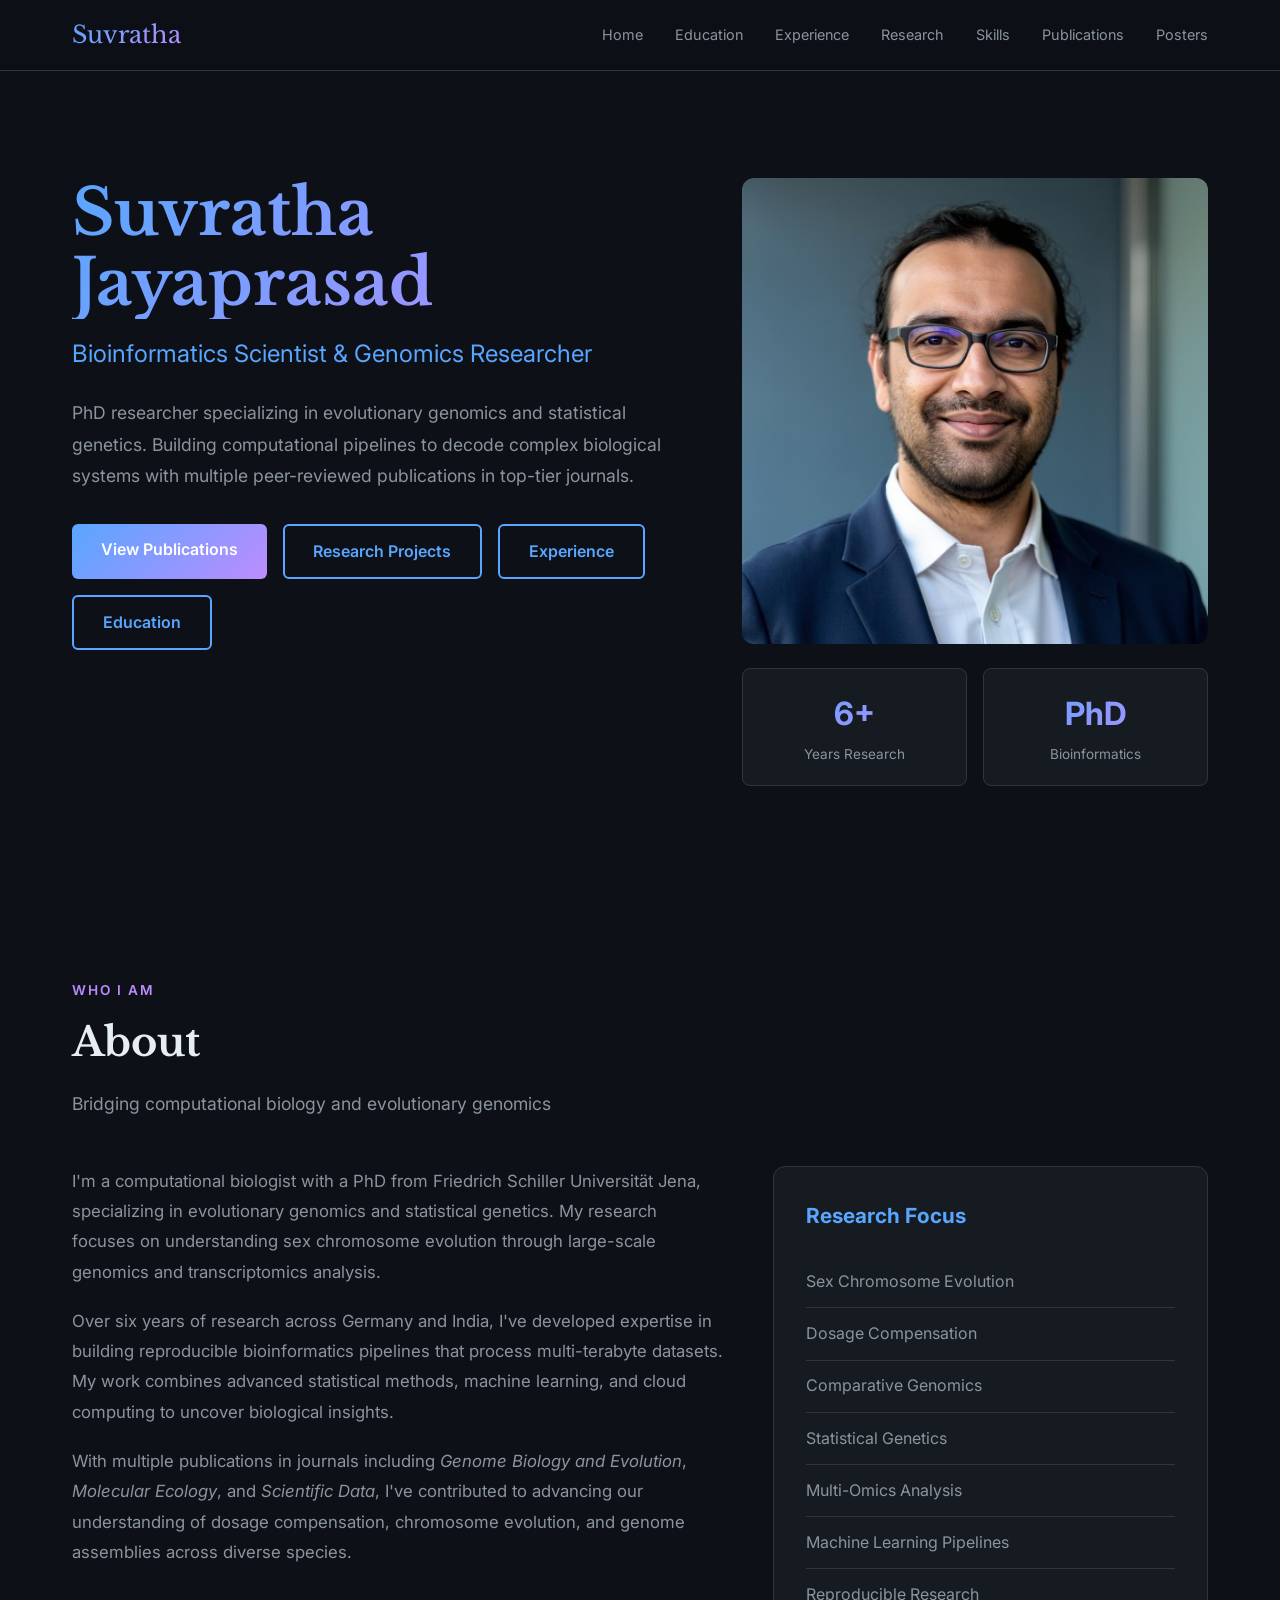
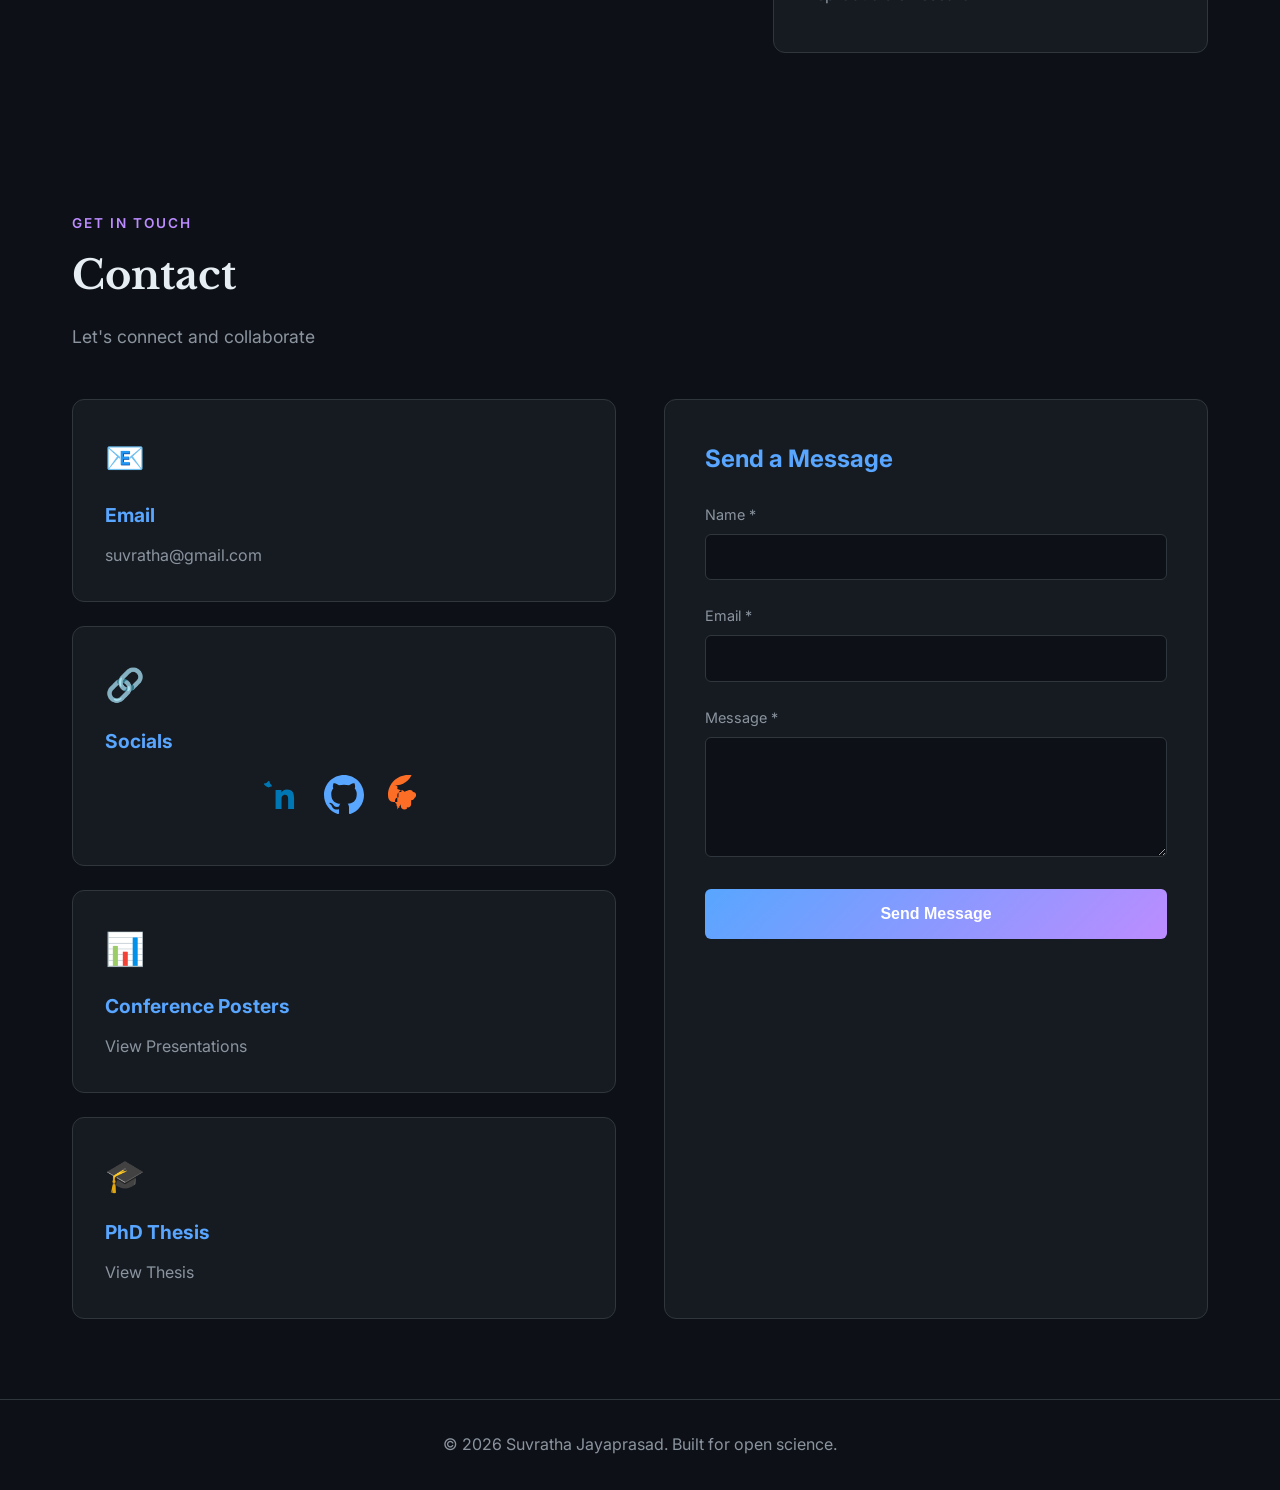
==== commit 19cc31dd: "New additions" ====
--- a/index.html
+++ b/index.html
@@ -521,7 +521,7 @@
                 </div>
                 <div class="contact-card">
                     <div class="contact-icon">📊</div>
-                    <h3>Conference Posters</h>
+                    <h3>Conference Posters</h3>
                     <a href="posters.html">View Presentations</a>
                 </div>
                 <div class="contact-card">
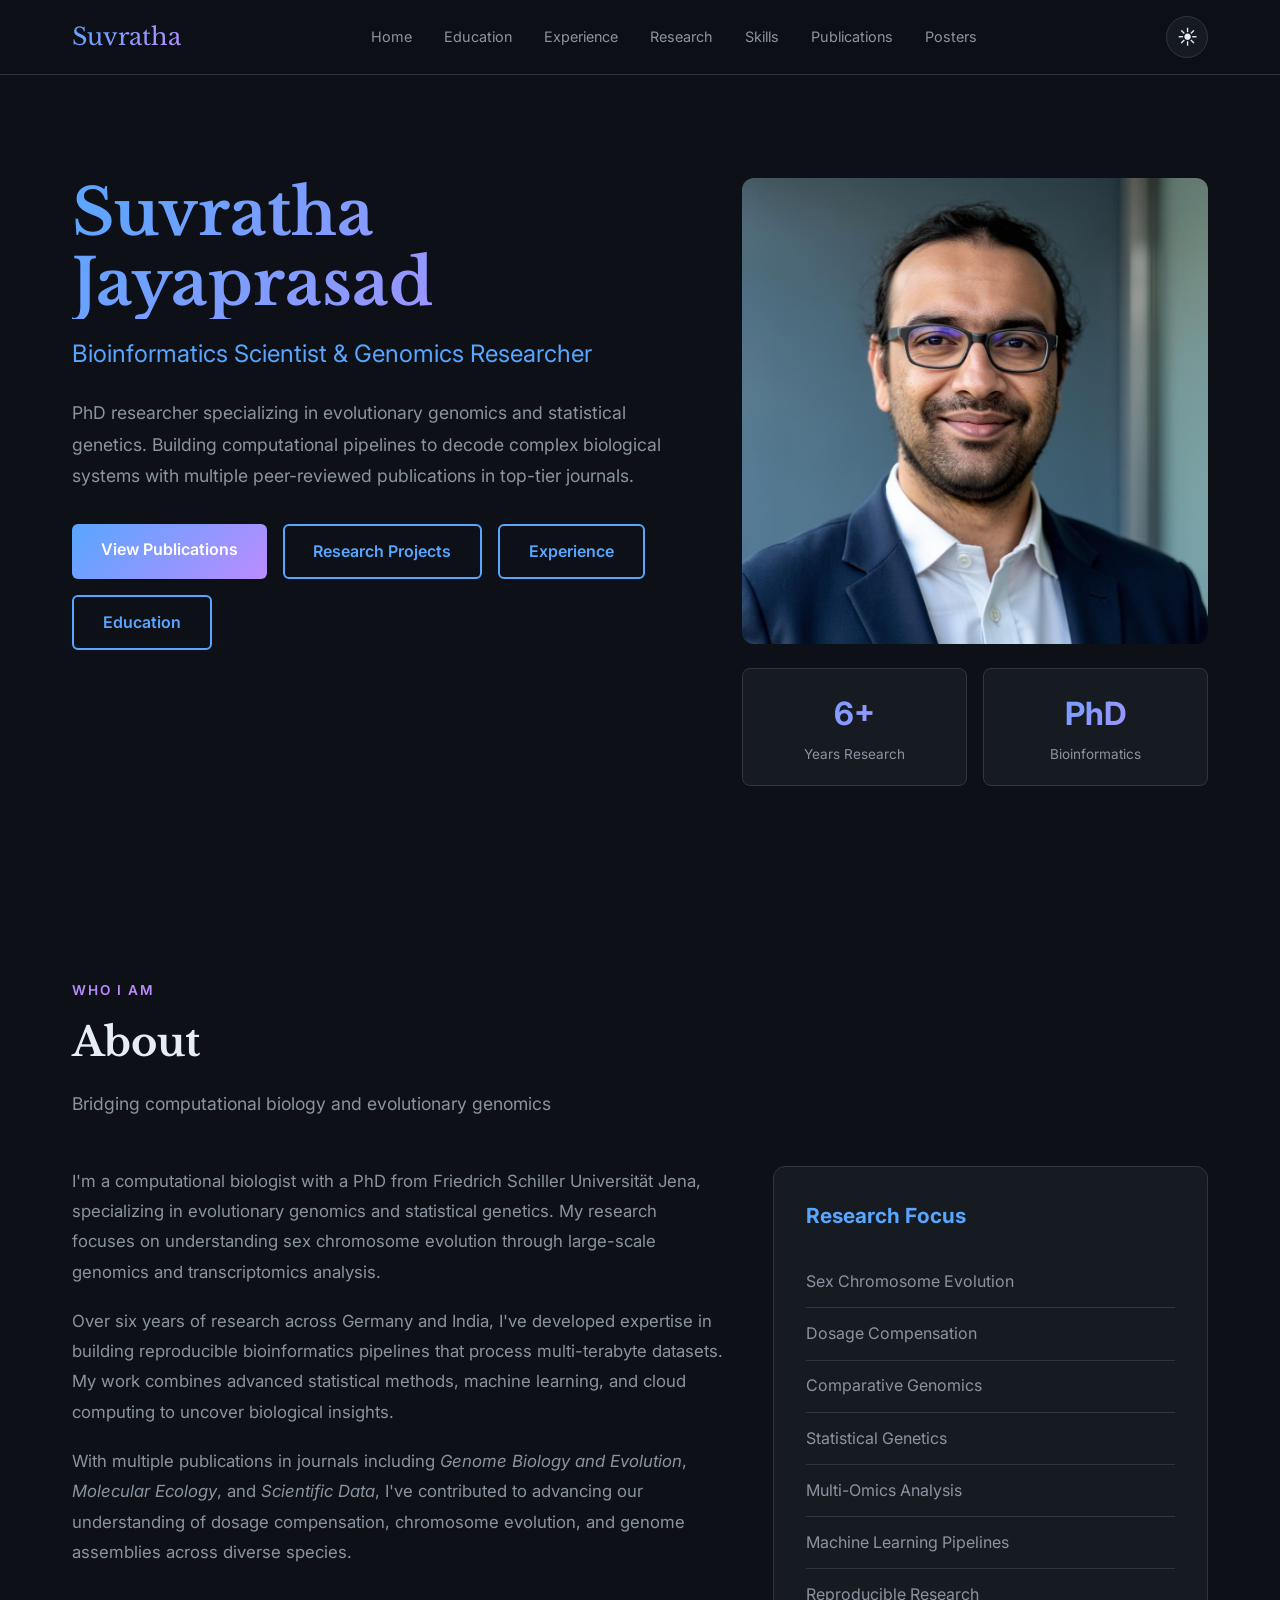
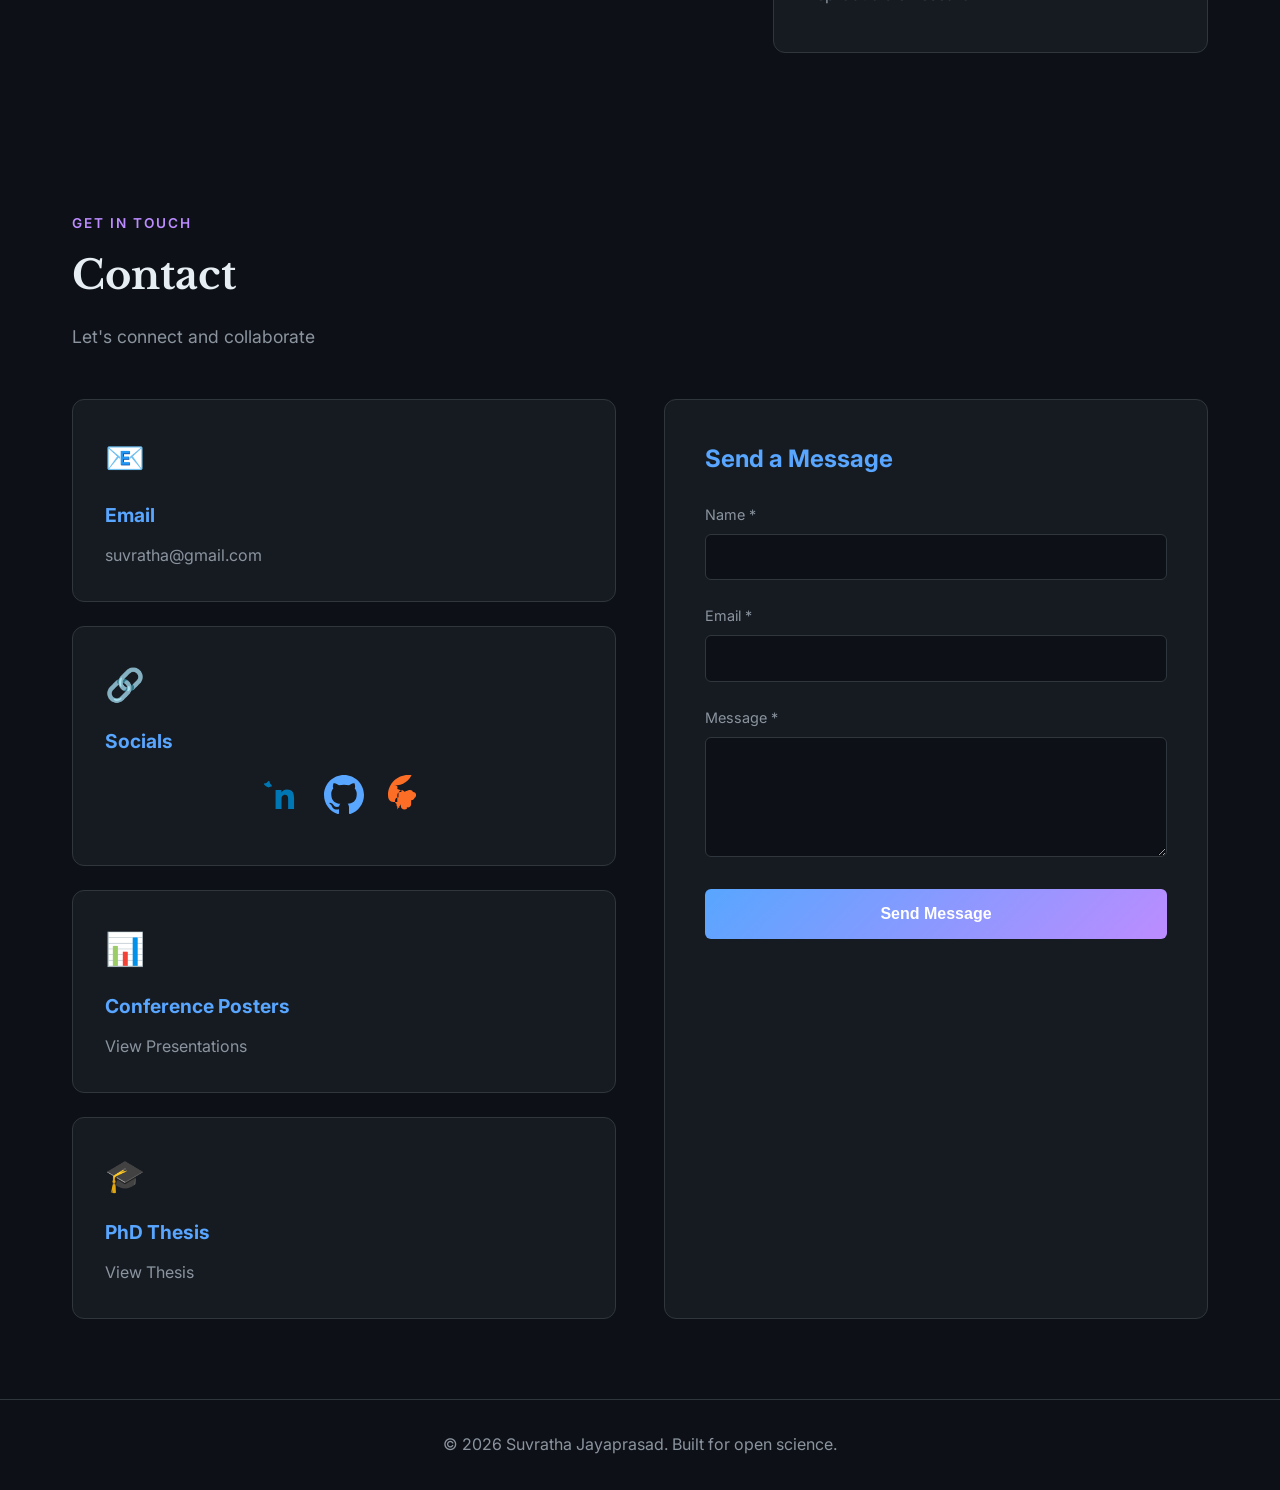
==== commit 5145910a: "Add toggle" ====
--- a/index.html
+++ b/index.html
@@ -397,6 +397,7 @@
             }
         }
     </style>
+    <link rel="stylesheet" href="theme.css">
 </head>
 <body>
     <nav class="navbar">
@@ -412,6 +413,15 @@
                 <li><a href="publications.html">Publications</a></li>
                 <li><a href="posters.html">Posters</a></li>
             </ul>
+            <button
+                class="theme-toggle"
+                id="themeToggle"
+                type="button"
+                aria-label="Switch to light mode"
+                title="Switch to light mode"
+            >
+                <span id="themeIcon" aria-hidden="true">☀</span>
+            </button>
         </div>
     </nav>
     <section id="home" class="hero">
@@ -555,6 +565,8 @@
         <p>&copy; 2026 Suvratha Jayaprasad. Built for open science.</p>
     </footer>
 
+    <script src="script.js"></script>
+    
     <script>
         function toggleMenu() {
             document.getElementById('navMenu').classList.toggle('active');
--- a/theme.css
+++ b/theme.css
@@ -0,0 +1,174 @@
+/* =====================================================
+ *    THEME SUPPORT
+ *       Dark mode is the default.
+ *          Light mode is enabled by html[data-theme="light"].
+ *             ===================================================== */
+
+:root {
+    color-scheme: dark;
+}
+
+/* Keep the existing dark palette unchanged. */
+html[data-theme="dark"] {
+    color-scheme: dark;
+}
+
+/* Light palette */
+html[data-theme="light"] {
+    color-scheme: light;
+
+    --bg-dark: #f6f8fc;
+    --bg-card: #ffffff;
+    --bg-card-hover: #edf2fa;
+
+    --accent-blue: #245fbd;
+    --accent-purple: #7650a8;
+    --accent-purple-hover: #5e3b90;
+
+    --text-primary: #202b3c;
+    --text-secondary: #4e5b6d;
+    --text-tertiary: #69778a;
+
+    --border: #d8e0ec;
+    --border-light: rgba(32, 43, 60, 0.12);
+
+    --gradient: linear-gradient(
+        135deg,
+        #245fbd 0%,
+        #7650a8 100%
+    );
+
+    --gradient-hover: linear-gradient(
+        135deg,
+        #174fA8 0%,
+        #5e3b90 100%
+    );
+
+    --shadow-sm: 0 2px 8px rgba(31, 45, 70, 0.05);
+    --shadow-md: 0 4px 16px rgba(31, 45, 70, 0.08);
+    --shadow-lg: 0 8px 24px rgba(31, 45, 70, 0.12);
+}
+
+/* Smooth theme changes */
+body {
+    background-color: var(--bg-dark);
+    color: var(--text-primary);
+    transition:
+        background-color 0.25s ease,
+        color 0.25s ease;
+}
+
+/* The original navbar uses a fixed dark translucent background.
+ *    Replace it only when light mode is active. */
+html[data-theme="light"] .navbar {
+    background: rgba(246, 248, 252, 0.90);
+    border-bottom-color: var(--border);
+}
+
+html[data-theme="light"] .navbar.scrolled {
+    background: rgba(246, 248, 252, 0.97);
+}
+
+html[data-theme="light"] .nav-links.active {
+    background: var(--bg-dark);
+    border-color: var(--border);
+}
+
+/* Keep cards, forms and other variable-based surfaces consistent. */
+html[data-theme="light"] .stat-box,
+html[data-theme="light"] .expertise-box,
+html[data-theme="light"] .contact-card,
+html[data-theme="light"] .contact-form,
+html[data-theme="light"] .edu-card,
+html[data-theme="light"] .timeline-entry,
+html[data-theme="light"] .skill-card,
+html[data-theme="light"] .pub-item,
+html[data-theme="light"] .poster-card,
+html[data-theme="light"] .project-card {
+    background-color: var(--bg-card);
+    border-color: var(--border);
+}
+
+html[data-theme="light"] .form-group input,
+html[data-theme="light"] .form-group textarea {
+    background-color: #ffffff;
+    color: var(--text-primary);
+    border-color: var(--border);
+}
+
+html[data-theme="light"] .form-group input::placeholder,
+html[data-theme="light"] .form-group textarea::placeholder {
+    color: var(--text-tertiary);
+}
+
+/* Navigation theme toggle */
+.theme-toggle {
+    display: inline-flex;
+    align-items: center;
+    justify-content: center;
+    flex: 0 0 auto;
+
+    width: 42px;
+    height: 42px;
+    padding: 0;
+
+    background: var(--bg-card);
+    color: var(--text-primary);
+
+    border: 1px solid var(--border);
+    border-radius: 50%;
+
+    font-family: inherit;
+    font-size: 1.25rem;
+    line-height: 1;
+
+    cursor: pointer;
+    transition:
+        background-color 0.2s ease,
+        color 0.2s ease,
+        border-color 0.2s ease,
+        transform 0.2s ease;
+}
+
+.theme-toggle:hover {
+    color: var(--accent-blue);
+    border-color: var(--accent-blue);
+    transform: rotate(12deg);
+}
+
+.theme-toggle:focus-visible {
+    outline: 2px solid var(--accent-purple);
+    outline-offset: 4px;
+}
+
+.theme-toggle span {
+    display: inline-block;
+}
+
+/* Keep the button usable beside the mobile menu. */
+@media (max-width: 968px) {
+    .theme-toggle {
+        width: 40px;
+        height: 40px;
+        font-size: 1.2rem;
+    }
+
+    .nav-container {
+        gap: 0.75rem;
+    }
+
+    .nav-container .brand {
+        margin-right: auto;
+    }
+}
+
+@media (prefers-reduced-motion: reduce) {
+    body,
+    .theme-toggle {
+        transition: none;
+    }
+
+    .theme-toggle:hover {
+        transform: none;
+    }
+}
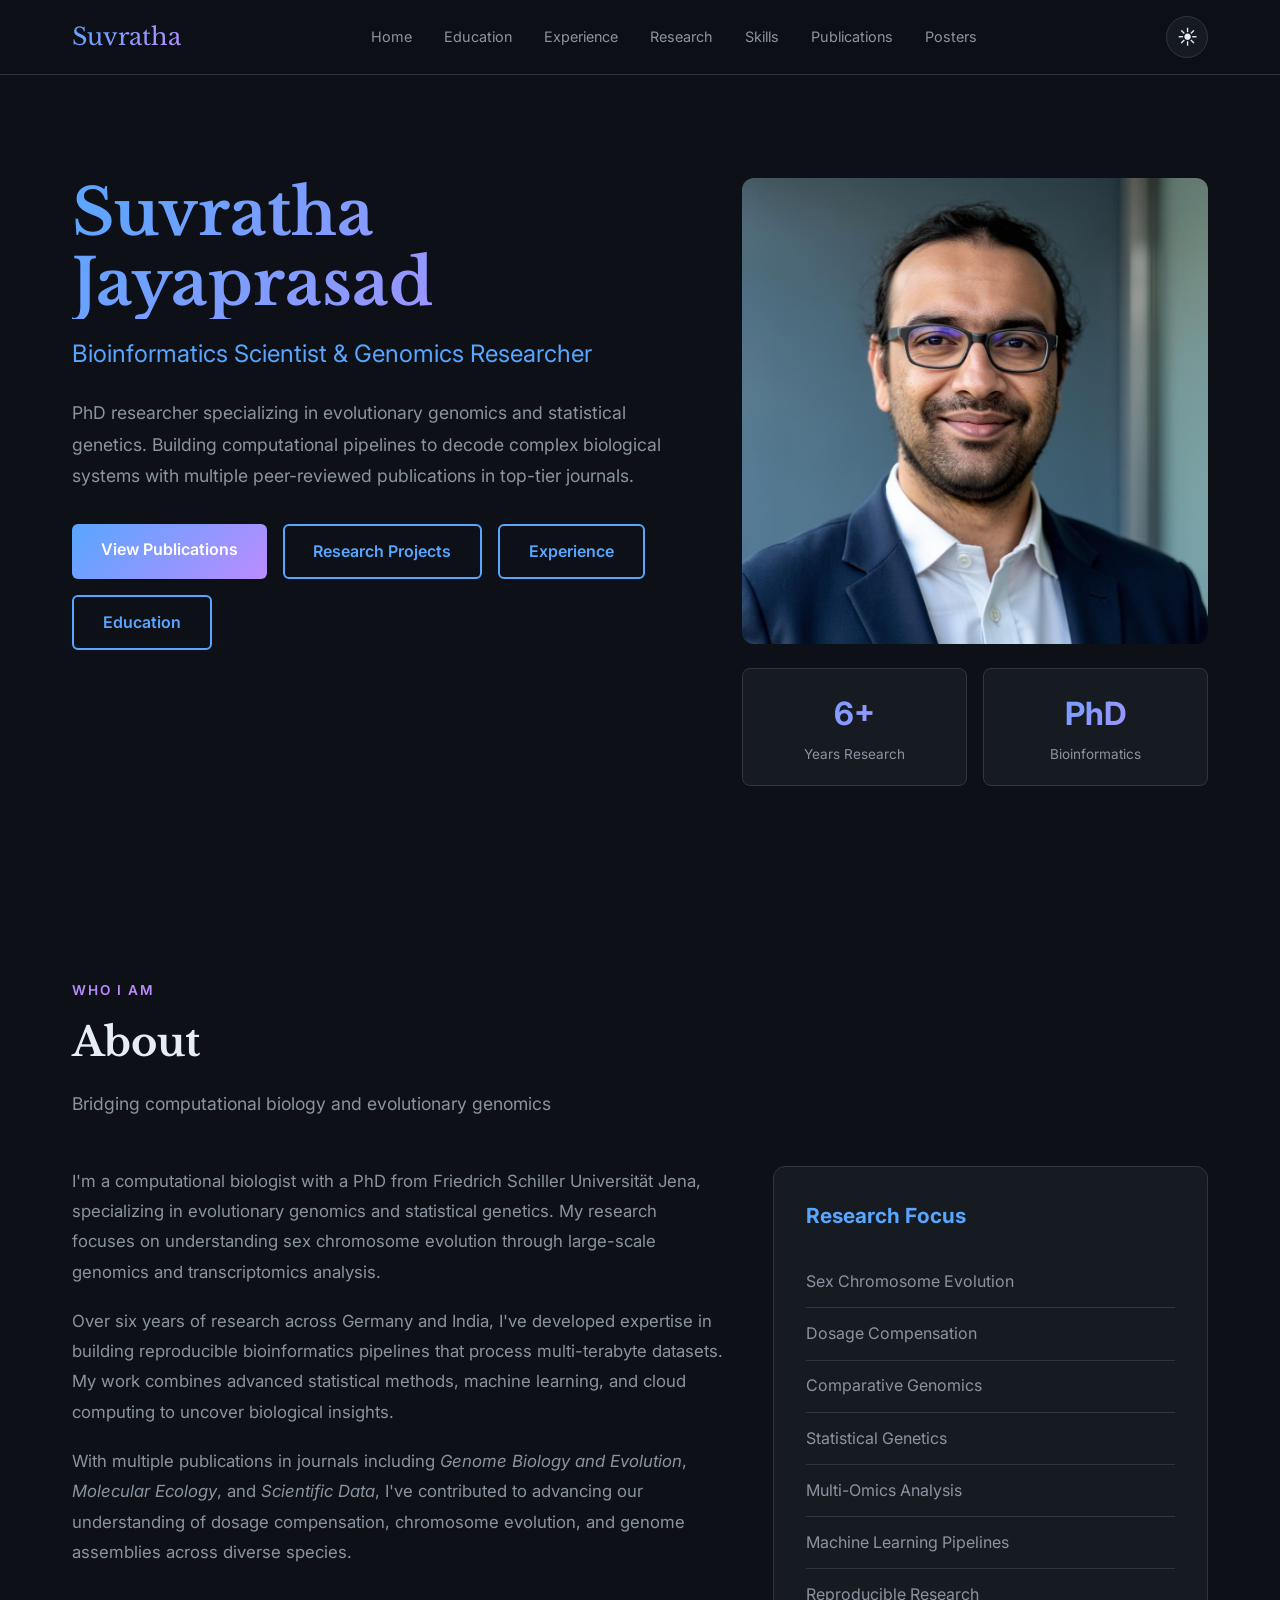
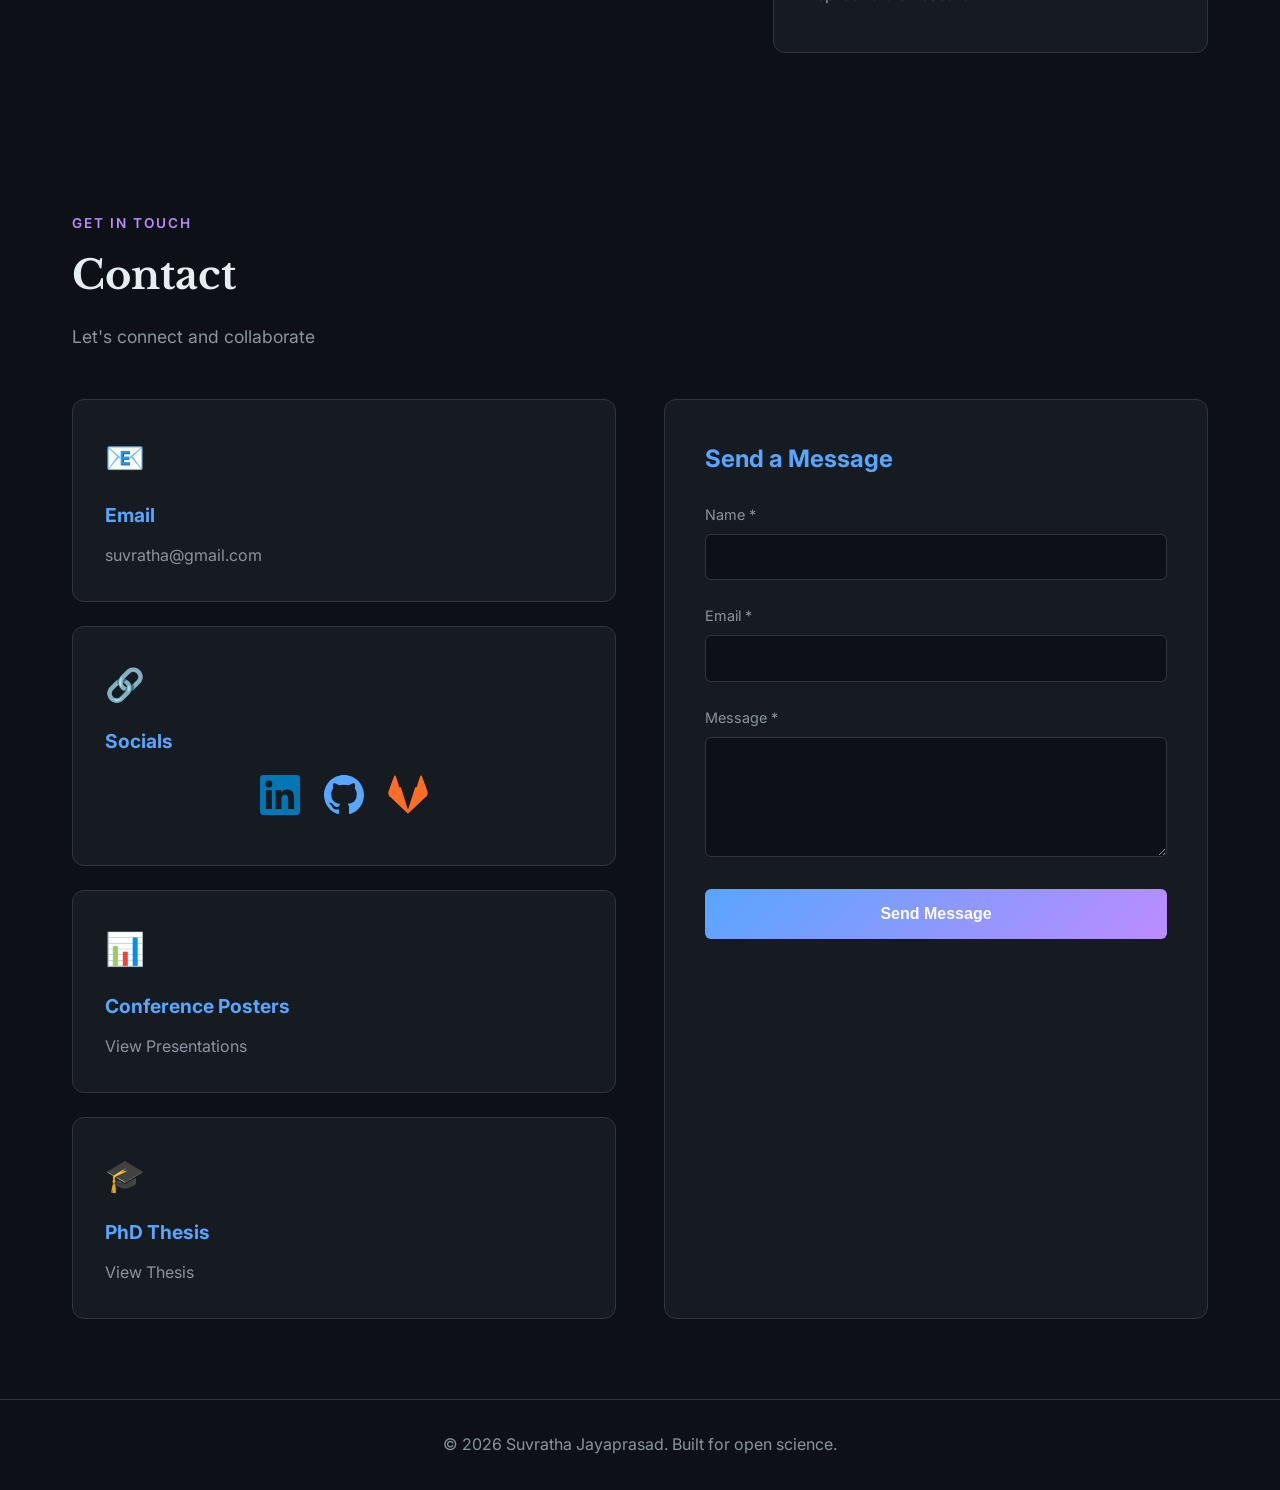
==== commit f64cc238: "Icons fix" ====
--- a/index.html
+++ b/index.html
@@ -513,9 +513,16 @@
                     <h3>Socials</h3>
                     <div style="display: flex; gap: 1.5rem; justify-content: center; align-items: center; margin-top: 0.5rem;">
                         <a href="https://linkedin.com/in/suvratha" target="_blank" style="font-size: 2.5rem; transition: transform 0.3s;" onmouseover="this.style.transform='scale(1.2)'" onmouseout="this.style.transform='scale(1)'">
-                            <svg width="40" height="40" viewBox="0 0 24 24" fill="#0077b5" xmlns="http://www.w3.org/2000/svg">
-                                <path d="M20.447 20.452h-3.554v-5.569c0-1.328-.027-3.037-1.852-3.037-1.853 0-2.136 1.445-2.136 2.939v5.667H9.351V9h3.414v1.561h.046c.477-.9 1.637-1.85 3.37-1.85 3.601 0 4.267 2.37 4.267 5.455v6.286zM5.337 7.433c-1.144 0-2.063-.926-2.063-.926-2.063-2.065 0-1.138.92-2.063 2.063-2.063 1.14 0 2.064.925 2.064 2.063 0 1.139-.925 2.065-2.064 2.065zm1.782 13.019H3.555V9h3.564v11.452zM22.225 0H1.771C.792 0 0 .774 0 1.729v20.542C0 23.227.792 24 1.771 24h20.451C23.2 24 24 23.227 24 22.271V1.729C24 .774 23.2 0 22.222 0h.003z"/>
-                            </svg>
+                            <svg
+                                width="40"
+                                height="40"
+                                viewBox="0 0 24 24"
+                                fill="#0077b5"
+                                xmlns="http://www.w3.org/2000/svg"
+                                aria-hidden="true"
+                            >
+                                <path d="M20.447 20.452h-3.554v-5.569c0-1.328-.027-3.037-1.852-3.037-1.853 0-2.136 1.445-2.136 2.939v5.667H9.351V9h3.414v1.561h.046c.477-.9 1.637-1.85 3.37-1.85 3.601 0 4.267 2.37 4.267 5.455v6.286zM5.337 7.433a2.064 2.064 0 1 1 0-4.128 2.064 2.064 0 0 1 0 4.128zM7.119 20.452H3.555V9h3.564v11.452zM22.225 0H1.771C.792 0 0 .774 0 1.729v20.542C0 23.227.792 24 1.771 24h20.451C23.2 24 24 23.227 24 22.271V1.729C24 .774 23.2 0 22.222 0h.003z"/>
+                            </svg>    
                         </a>
                         <a href="https://github.com/suvrathaprasad" target="_blank" style="font-size: 2.5rem; transition: transform 0.3s;" onmouseover="this.style.transform='scale(1.2)'" onmouseout="this.style.transform='scale(1)'">
                             <svg width="40" height="40" viewBox="0 0 24 24" fill="#58a6ff" xmlns="http://www.w3.org/2000/svg">
@@ -523,8 +530,15 @@
                             </svg>
                         </a>
                         <a href="https://gitlab.com/suvi.j" target="_blank" style="font-size: 2.5rem; transition: transform 0.3s;" onmouseover="this.style.transform='scale(1.2)'" onmouseout="this.style.transform='scale(1)'">
-                            <svg width="40" height="40" viewBox="0 0 24 24" fill="#fc6d26" xmlns="http://www.w3.org/2000/svg">
-                                <path d="M12 0C5.373 0 0 5.373 0 12c0 4.267 2.37 4.267 5.455 4.267.919 0 1.738-.334 2.366-.89l-.087 2.006c-.45.19-.935.293-1.443.293-1.18 0-2.136-.956-2.136-2.136 0-1.18.956-2.136 2.136-2.136v-2.283c0-1.091.886-1.977 1.977-1.977.712 0 1.31.389 1.574.969l2.053-.86c.372-.156.875-.248 1.406-.248.982 0 1.782.8 1.782 1.782 0 .982-.8 1.782-1.782 1.782V12c0-.982.8-1.782 1.782-1.782s1.782.8 1.782 1.782c0 1.18-.956 2.136-2.136 2.136-.919 0-1.738-.334-2.366-.89l.087-2.006c.45-.19.935-.293 1.443-.293 1.18 0 2.136.956 2.136 2.136 0 1.18-.956 2.136-2.136 2.136v2.283c0 1.091-.886 1.977-1.977 1.977-.712 0-1.31-.389-1.574-.969l-2.053.86c-.372.156-.875.248-1.406.248-.982 0-1.782-.8-1.782-1.782 0-.982.8-1.782 1.782 1.782h.003c1.18 0 2.136-.956 2.136-2.136.919 0 1.738.334 2.366.89l-.087 2.006c-.45.19-.935.293-1.443.293-1.18 0-2.136-.956-2.136-2.136 0-1.18.956-2.136-2.136 2.136V12c0-.982.8-1.782 1.782-1.782s1.782-.8-1.782-1.782c0-1.18.956-2.136-2.136-2.136 9.545 0 12-7.735 12-12 0-6.265-4.735-12-12-12z"/>
+                            <svg
+                                width="40"
+                                height="40"
+                                viewBox="0 0 24 24"
+                                fill="#fc6d26"
+                                xmlns="http://www.w3.org/2000/svg"
+                                aria-hidden="true"
+                            >
+                                <path d="m23.6 9.6-3.3-9a.5.5 0 0 0-.95 0l-2.2 6.8H6.85L4.65.6a.5.5 0 0 0-.95 0l-3.3 9a3.3 3.3 0 0 0 1.2 3.8L12 23.2l10.4-9.8a3.3 3.3 0 0 0 1.2-3.8ZM12 20.8l-4.3-13.4h8.6L12 20.8Z"/>
                             </svg>
                         </a>
                     </div>
@@ -566,7 +580,7 @@
     </footer>
 
     <script src="script.js"></script>
-    
+
     <script>
         function toggleMenu() {
             document.getElementById('navMenu').classList.toggle('active');
